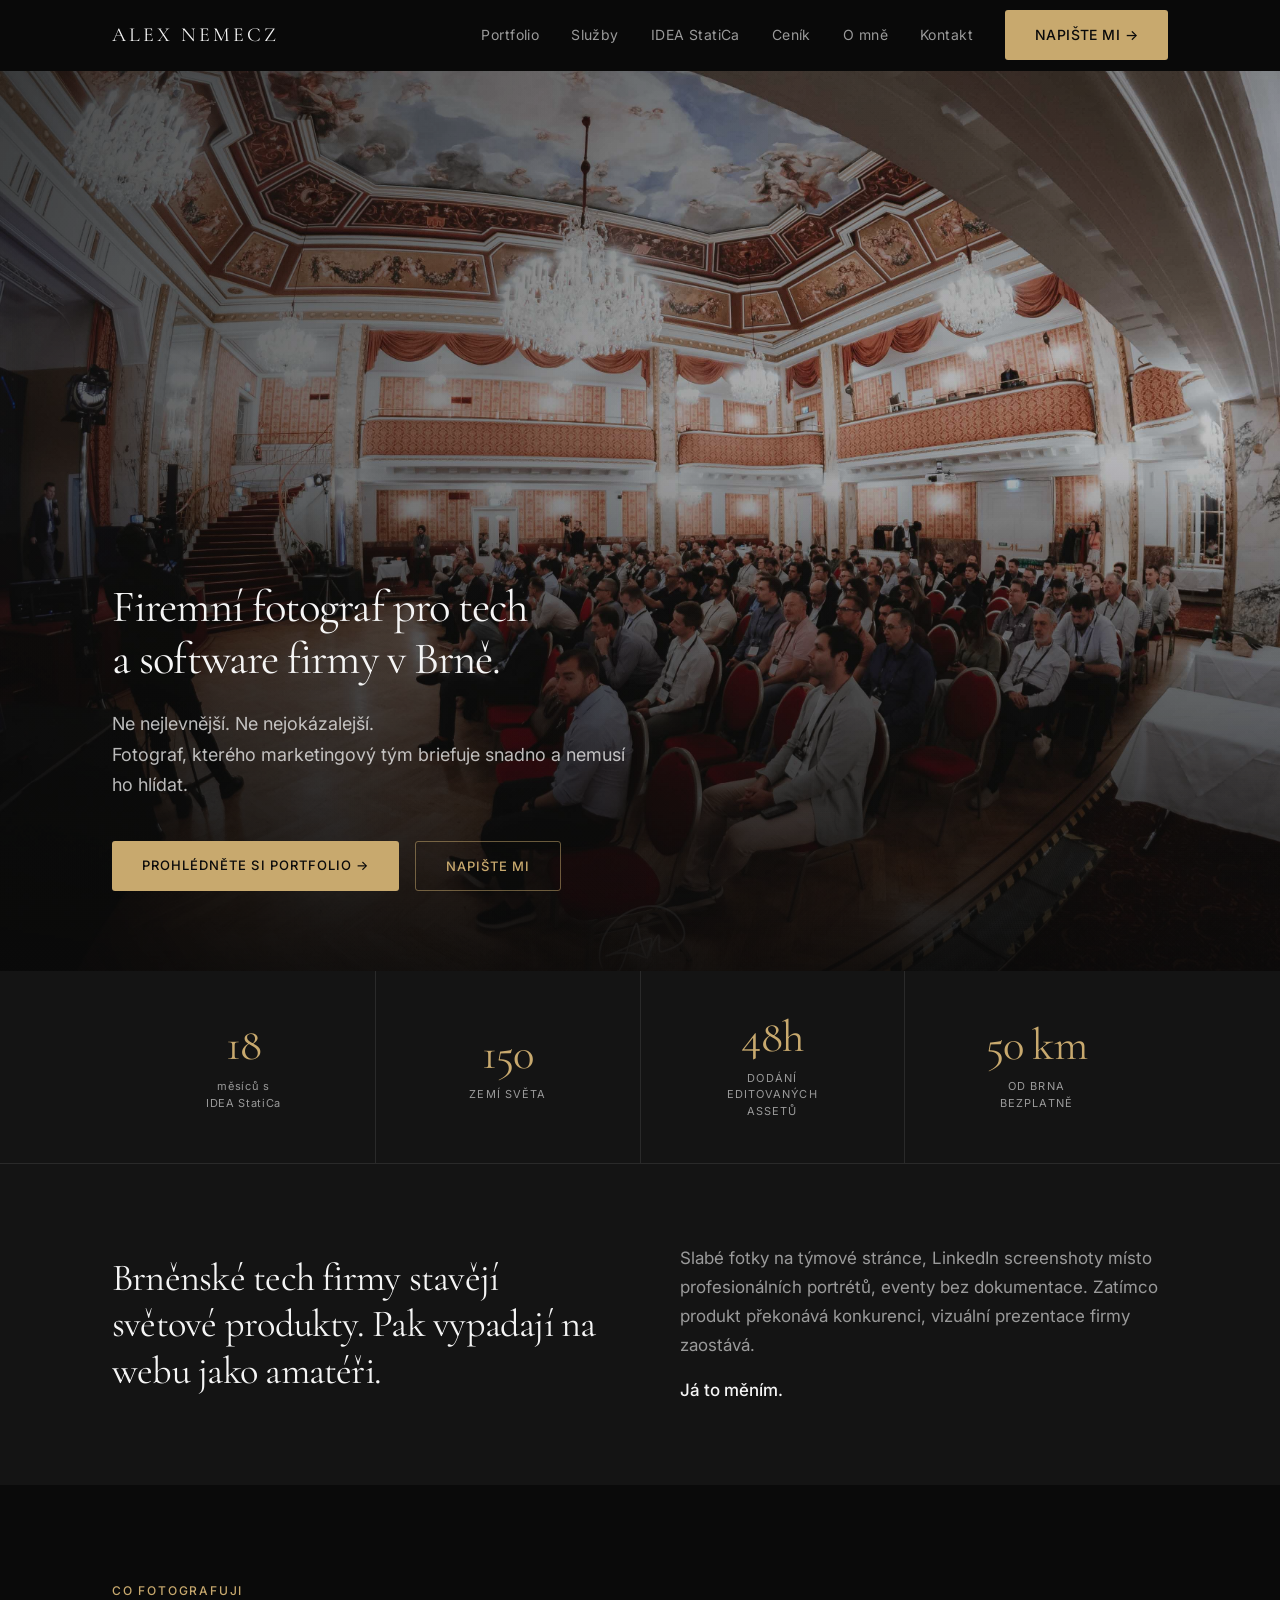
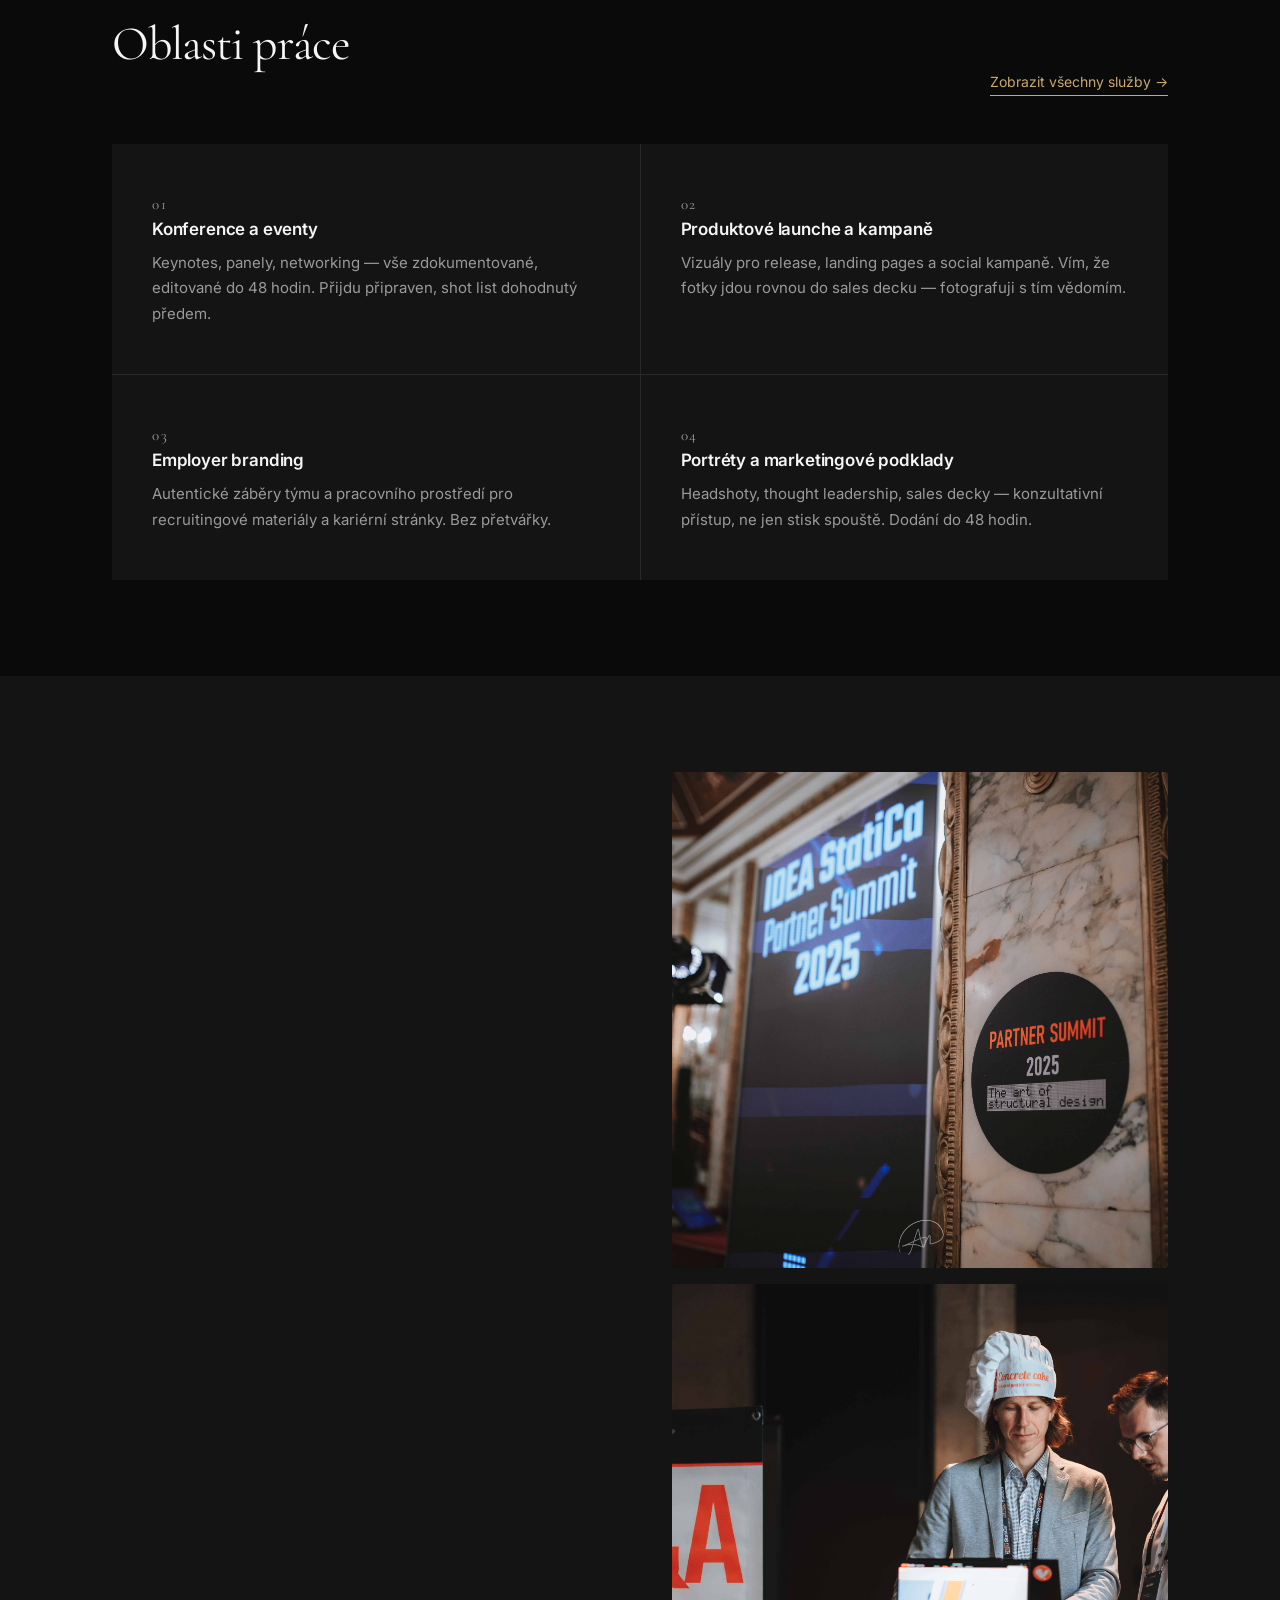
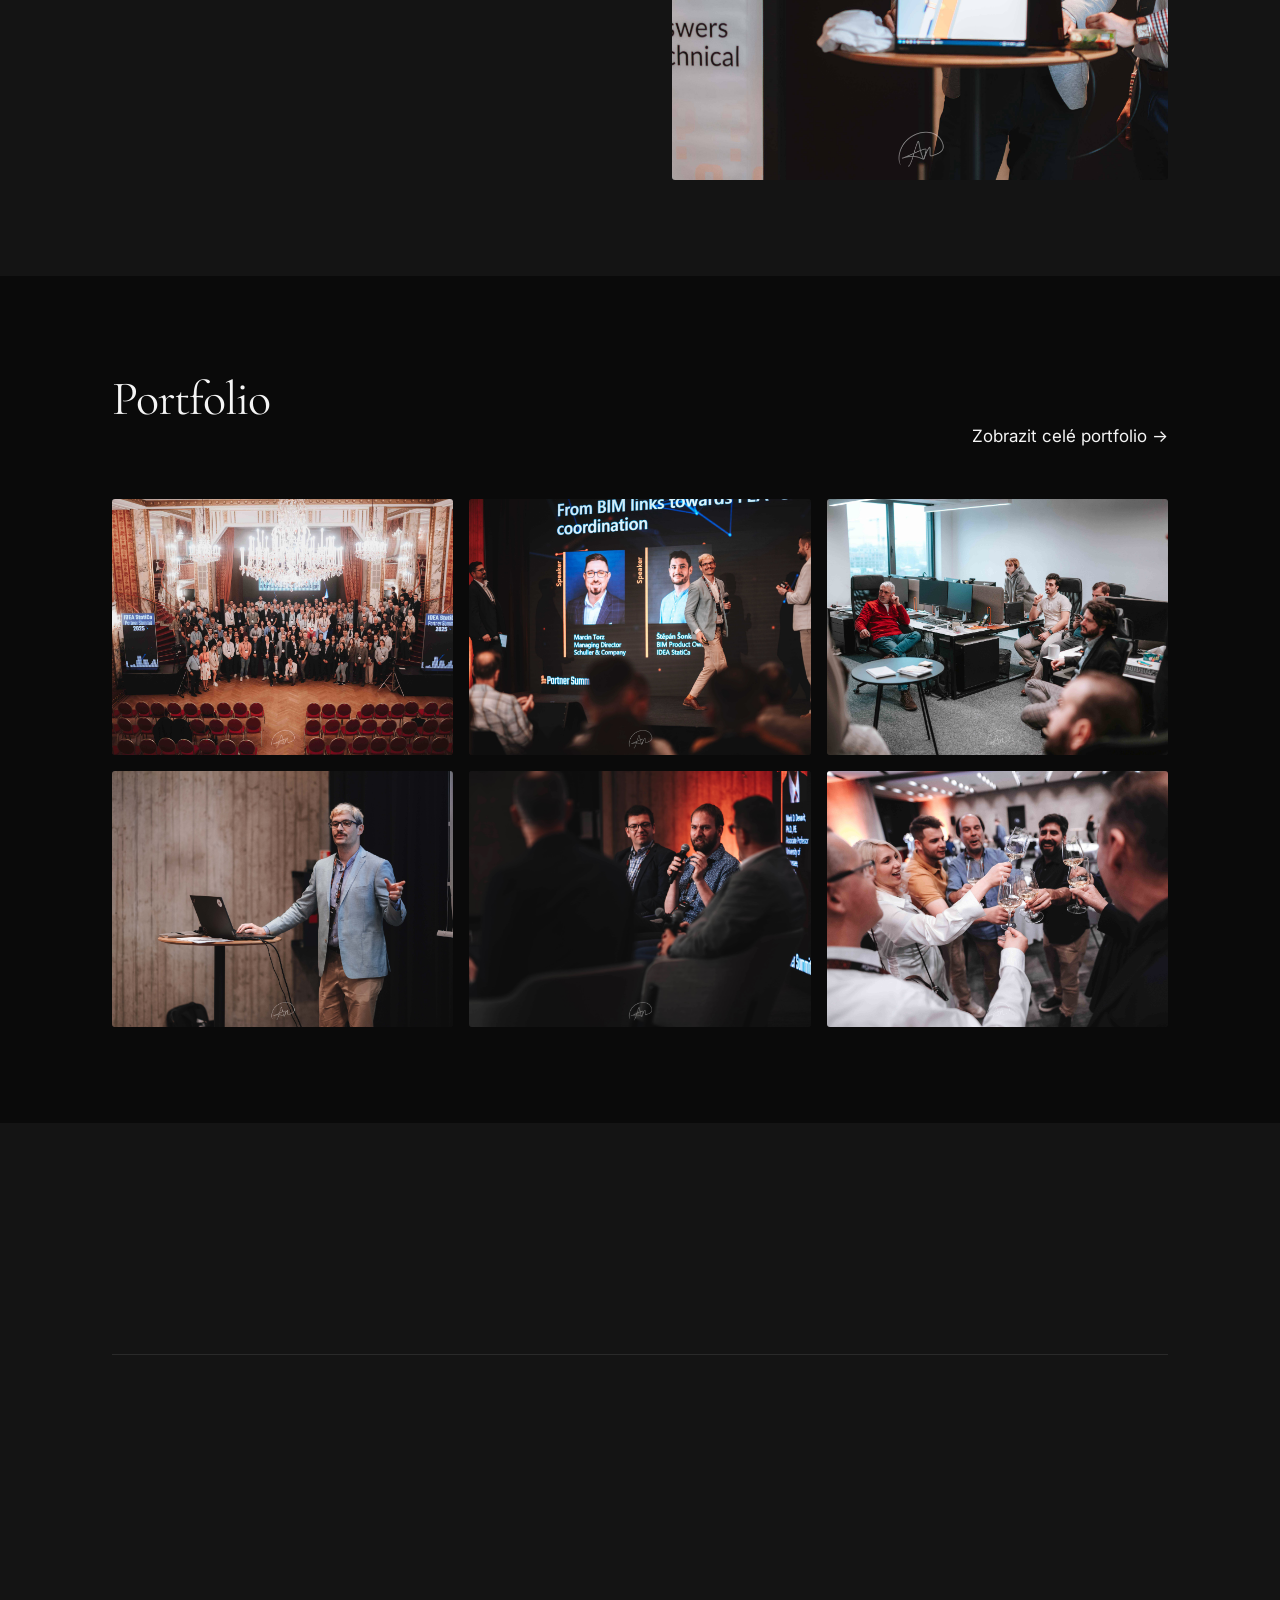
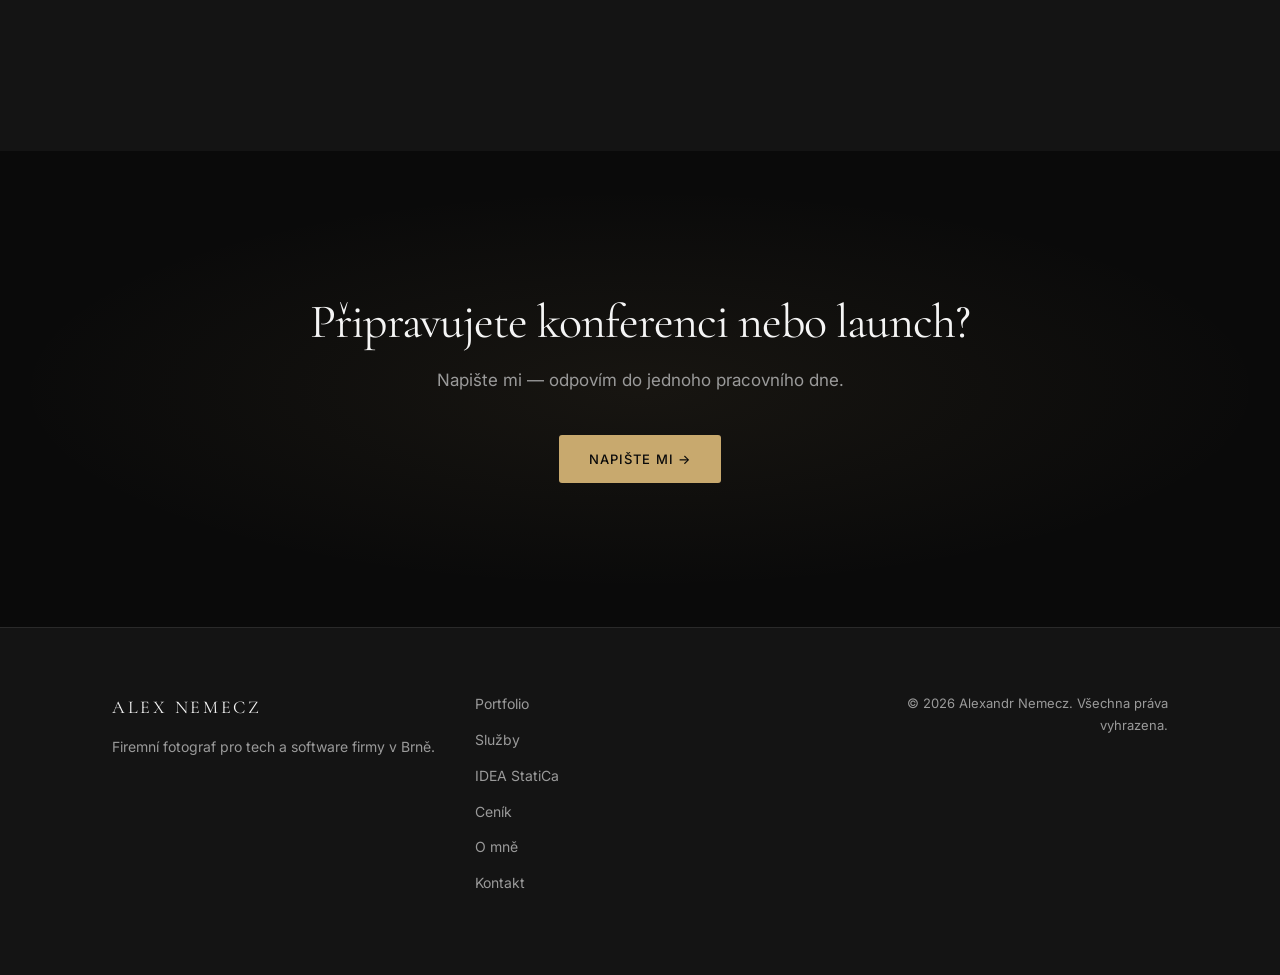
==== index.html @ 5dc000ea "Polish: animations, stats strip, refined palette, copy fixes - Add proof stats strip (18mo / 150 zem" ====
<!DOCTYPE html>
<html lang="cs">
<head>
  <meta charset="UTF-8">
  <meta name="viewport" content="width=device-width, initial-scale=1.0">
  <title>Alex Nemecz — Firemní fotograf pro tech firmy v Brně</title>
  <meta name="description" content="Komerční fotografie pro tech a software firmy v Brně. Konference, produktové launche, employer branding. Dodání do 48 hodin.">
  <meta name="robots" content="index, follow">
  <link rel="canonical" href="https://alexnemphoto.cz/">

  <meta property="og:type" content="website">
  <meta property="og:title" content="Alex Nemecz — Firemní fotograf pro tech firmy v Brně">
  <meta property="og:description" content="Komerční fotografie pro tech a software firmy v Brně. Konference, produktové launche, employer branding. Dodání do 48 hodin.">
  <meta property="og:url" content="https://alexnemphoto.cz/">
  <meta property="og:locale" content="cs_CZ">
  <meta property="og:site_name" content="Alex Nemecz — Firemní fotografie">
  <meta property="og:image" content="https://alexnemphoto.cz/images/hero.jpg">

  <script type="application/ld+json">
  {
    "@context": "https://schema.org",
    "@type": ["LocalBusiness","ProfessionalService"],
    "name": "Alex Nemecz — Firemní fotografie",
    "url": "https://alexnemphoto.cz",
    "description": "Firemní fotograf specializující se na tech a software firmy v Brně. Konference, produktové launche, employer branding. Dodání do 48 hodin.",
    "address": {"@type": "PostalAddress","addressLocality": "Brno","addressRegion": "Jihomoravský kraj","addressCountry": "CZ"},
    "areaServed": {"@type":"GeoCircle","geoMidpoint":{"@type":"GeoCoordinates","latitude":49.1951,"longitude":16.6068},"geoRadius":"50000"},
    "priceRange": "2000 CZK/hod",
    "serviceType": ["Firemní fotografie","Konference","Event fotografie","Employer branding","Portréty"]
  }
  </script>

  <link rel="preconnect" href="https://fonts.googleapis.com">
  <link rel="preconnect" href="https://fonts.gstatic.com" crossorigin>
  <link href="https://fonts.googleapis.com/css2?family=Cormorant+Garamond:ital,wght@0,300;0,400;0,600;1,400&family=Inter:wght@300;400;500;600&display=swap" rel="stylesheet">
  <link rel="stylesheet" href="/style.css">
</head>
<body>

<header class="site-header" id="site-header">
  <div class="container header-inner">
    <a href="/" class="logo">ALEX NEMECZ</a>
    <button class="nav-toggle" aria-label="Menu" aria-expanded="false" id="nav-toggle">
      <span></span><span></span><span></span>
    </button>
    <nav class="nav" id="main-nav">
      <a href="/portfolio">Portfolio</a>
      <a href="/sluzby">Služby</a>
      <a href="/idea-statica">IDEA StatiCa</a>
      <a href="/cenik">Ceník</a>
      <a href="/o-mne">O mně</a>
      <a href="/kontakt">Kontakt</a>
      <a href="/kontakt" class="btn btn-primary nav-cta">Napište mi →</a>
    </nav>
  </div>
</header>

<main>

  <!-- HERO -->
  <section class="hero">
    <div class="hero-bg">
      <img src="/images/hero.jpg" alt="IDEA StatiCa Partner Summit — konferenční sál s účastníky" loading="eager" fetchpriority="high">
    </div>
    <div class="hero-overlay"></div>
    <div class="container hero-container">
      <div class="hero-content">
        <h1>Firemní fotograf pro tech<br>a software firmy v Brně.</h1>
        <p class="hero-sub">Ne nejlevnější. Ne nejokázalejší.<br>Fotograf, kterého marketingový tým briefuje snadno a nemusí ho hlídat.</p>
        <div class="hero-ctas">
          <a href="/portfolio" class="btn btn-primary">Prohlédněte si portfolio →</a>
          <a href="/kontakt" class="btn btn-ghost">Napište mi</a>
        </div>
      </div>
    </div>
  </section>

  <!-- STATS STRIP -->
  <div class="stats-strip">
    <div class="container">
      <div class="stats-inner">
        <div class="stat-item" data-animate>
          <span class="stat-number">18</span>
          <span class="stat-label" style="text-transform:none;letter-spacing:0.06em">měsíců s IDEA&nbsp;StatiCa</span>
        </div>
        <div class="stat-item" data-animate data-delay="1">
          <span class="stat-number">150</span>
          <span class="stat-label">zemí světa</span>
        </div>
        <div class="stat-item" data-animate data-delay="2">
          <span class="stat-number">48h</span>
          <span class="stat-label">dodání editovaných assetů</span>
        </div>
        <div class="stat-item" data-animate data-delay="3">
          <span class="stat-number">50 km</span>
          <span class="stat-label">od Brna bezplatně</span>
        </div>
      </div>
    </div>
  </div>

  <!-- PROBLEM STRIP -->
  <div class="problem-strip">
    <div class="container problem-cols">
      <p class="problem-bold" data-animate>Brněnské tech firmy stavějí světové produkty. Pak vypadají na webu jako amatéři.</p>
      <div class="problem-body" data-animate data-delay="1">
        <p>Slabé fotky na týmové stránce, LinkedIn screenshoty místo profesionálních portrétů, eventy bez dokumentace. Zatímco produkt překonává konkurenci, vizuální prezentace firmy zaostává.</p>
        <p class="problem-coda">Já to měním.</p>
      </div>
    </div>
  </div>

  <!-- SERVICES -->
  <section class="services-section">
    <div class="container">
      <div class="section-header" data-animate>
        <div>
          <span class="section-label">Co fotografuji</span>
          <h2>Oblasti práce</h2>
        </div>
        <a href="/sluzby" class="section-link">Zobrazit všechny služby →</a>
      </div>
      <div class="services-grid">
        <div class="service-card" data-animate>
          <p class="service-num">01</p>
          <h3>Konference a eventy</h3>
          <p>Keynotes, panely, networking — vše zdokumentované, editované do 48 hodin. Přijdu připraven, shot list dohodnutý předem.</p>
        </div>
        <div class="service-card" data-animate data-delay="1">
          <p class="service-num">02</p>
          <h3>Produktové launche a kampaně</h3>
          <p>Vizuály pro release, landing pages a social kampaně. Vím, že fotky jdou rovnou do sales decku — fotografuji s tím vědomím.</p>
        </div>
        <div class="service-card" data-animate data-delay="2">
          <p class="service-num">03</p>
          <h3>Employer branding</h3>
          <p>Autentické záběry týmu a pracovního prostředí pro recruitingové materiály a kariérní stránky. Bez přetvářky.</p>
        </div>
        <div class="service-card" data-animate data-delay="3">
          <p class="service-num">04</p>
          <h3>Portréty a marketingové podklady</h3>
          <p>Headshoty, thought leadership, sales decky — konzultativní přístup, ne jen stisk spouště. Dodání do 48 hodin.</p>
        </div>
      </div>
    </div>
  </section>

  <!-- CASE STUDY -->
  <section class="case-study-block">
    <div class="container">
      <div class="case-study-inner">
        <div class="case-study-text" data-animate>
          <span class="section-label case-study-eyebrow">Případová studie</span>
          <h2>18 měsíců s IDEA StatiCa</h2>
          <p>IDEA StatiCa je brněnská softwarová firma, která prodává svůj produkt v 150 zemích světa. Jako jejich stálý fotograf jsem dokumentoval partnerské summity, konference, produktové eventy a mezinárodní kampaně — vždy konzultativně, vždy s pochopením toho, co jejich marketingový tým skutečně potřebuje.</p>
          <p>Výsledek? Vizuály, které obstojí v Londýně, Berlíně i San Franciscu.</p>
          <a href="/idea-statica" class="btn btn-ghost">Přečíst případovou studii →</a>
        </div>
        <div class="case-study-images" data-animate data-delay="2">
          <div class="case-study-img">
            <img src="/images/idea-01.jpg" alt="IDEA StatiCa Partner Summit 2025 — skupinová fotografie v slavnostním sálu" loading="lazy">
          </div>
          <div class="case-study-img">
            <img src="/images/idea-02.jpg" alt="IDEA StatiCa Q&A zóna na Partner Summitu" loading="lazy">
          </div>
        </div>
      </div>
    </div>
  </section>

  <!-- PORTFOLIO PREVIEW -->
  <section class="portfolio-section">
    <div class="container">
      <div class="section-header" data-animate>
        <h2>Portfolio</h2>
        <a href="/portfolio" class="section-link">Zobrazit celé portfolio →</a>
      </div>
      <div class="portfolio-grid">
        <a href="/portfolio" class="portfolio-tile" data-animate>
          <img src="/images/konference-01.jpg" alt="IDEA StatiCa Partner Summit 2025 — skupinová fotografie" loading="lazy">
          <span class="tile-label">Konference</span>
        </a>
        <a href="/portfolio" class="portfolio-tile" data-animate data-delay="1">
          <img src="/images/launch-01.jpg" alt="Přednášející na pódiu s prezentací" loading="lazy">
          <span class="tile-label">Produktový launch</span>
        </a>
        <a href="/portfolio" class="portfolio-tile" data-animate data-delay="2">
          <img src="/images/employer-01.jpg" alt="Týmová schůzka v kancelářském prostředí" loading="lazy">
          <span class="tile-label">Employer branding</span>
        </a>
        <a href="/portfolio" class="portfolio-tile" data-animate data-delay="1">
          <img src="/images/portret-01.jpg" alt="Přednášející u stolu s laptopem" loading="lazy">
          <span class="tile-label">Portréty</span>
        </a>
        <a href="/portfolio" class="portfolio-tile" data-animate data-delay="2">
          <img src="/images/konference-02.jpg" alt="Panelová diskuze na konferenci Summit 2026" loading="lazy">
          <span class="tile-label">Konference</span>
        </a>
        <a href="/portfolio" class="portfolio-tile" data-animate data-delay="3">
          <img src="/images/launch-02.jpg" alt="Networkingová večeře s přípitkem" loading="lazy">
          <span class="tile-label">Event</span>
        </a>
      </div>
    </div>
  </section>

  <!-- WHY -->
  <section class="why-section">
    <div class="container">
      <h2 data-animate>Proč já</h2>
      <div class="why-grid">
        <div class="why-card" data-animate>
          <span class="why-card-num">01</span>
          <h3>Rozumím vašemu světu</h3>
          <p>Produktové launche, developer konference, sales enablement — nepotřebuji vysvětlovat co je SaaS nebo B2B kampaň. Mluvíme stejným jazykem od prvního briefu.</p>
        </div>
        <div class="why-card" data-animate data-delay="1">
          <span class="why-card-num">02</span>
          <h3>Doručím do 48 hodin</h3>
          <p>Editované assety do dvou pracovních dnů od focení. Váš content calendar nečeká — a 48 hodin není příslib, je to standard.</p>
        </div>
        <div class="why-card" data-animate data-delay="2">
          <span class="why-card-num">03</span>
          <h3>Konzultativní přístup</h3>
          <p>Nepřijdu jen s fotoaparátem. Přijdu s doporučeními — co by mělo být na shot listu a proč. Vy řídíte obsah, já přijdu připraven.</p>
        </div>
      </div>
    </div>
  </section>

  <!-- CTA -->
  <section class="cta-section">
    <div class="container">
      <h2 data-animate>Připravujete konferenci nebo launch?</h2>
      <p data-animate data-delay="1">Napište mi — odpovím do jednoho pracovního dne.</p>
      <a href="/kontakt" class="btn btn-primary" data-animate data-delay="2">Napište mi →</a>
    </div>
  </section>

</main>

<footer class="site-footer">
  <div class="container footer-inner">
    <div class="footer-brand">
      <div class="footer-logo">ALEX NEMECZ</div>
      <p>Firemní fotograf pro tech a software firmy v Brně.</p>
    </div>
    <nav class="footer-nav">
      <a href="/portfolio">Portfolio</a>
      <a href="/sluzby">Služby</a>
      <a href="/idea-statica">IDEA StatiCa</a>
      <a href="/cenik">Ceník</a>
      <a href="/o-mne">O mně</a>
      <a href="/kontakt">Kontakt</a>
    </nav>
    <div class="footer-copy">
      <p>© 2026 Alexandr Nemecz. Všechna práva vyhrazena.</p>
    </div>
  </div>
</footer>

<script>
// Mobile navigation
const toggle = document.getElementById('nav-toggle');
const nav = document.getElementById('main-nav');
toggle.addEventListener('click', function() {
  const open = nav.classList.toggle('nav--open');
  toggle.classList.toggle('is-active', open);
  toggle.setAttribute('aria-expanded', open);
});

// Header: show border on scroll
const header = document.getElementById('site-header');
window.addEventListener('scroll', function() {
  header.classList.toggle('header--scrolled', window.scrollY > 40);
}, { passive: true });

// Scroll reveal
const animateEls = document.querySelectorAll('[data-animate]');
if ('IntersectionObserver' in window) {
  const observer = new IntersectionObserver(function(entries) {
    entries.forEach(function(entry) {
      if (entry.isIntersecting) {
        entry.target.classList.add('is-visible');
        observer.unobserve(entry.target);
      }
    });
  }, { threshold: 0.12, rootMargin: '0px 0px -40px 0px' });
  animateEls.forEach(function(el) { observer.observe(el); });
} else {
  // Fallback: show all immediately
  animateEls.forEach(function(el) { el.classList.add('is-visible'); });
}
</script>

</body>
</html>
---- style.css ----
/* ===========================
   ROOT & DESIGN TOKENS
   =========================== */
:root {
  --bg: #0A0A0A;
  --surface: #141414;
  --surface-2: #1E1E1E;
  --text: #F5F5F5;
  --text-muted: #9A9A9A;
  --accent: #C8A96E;
  --accent-hover: #D9BC84;
  --border: #2A2A2A;
  --max-w: 1120px;
  --radius: 3px;
  --transition: 220ms ease;
  --ease-out: cubic-bezier(0.16, 1, 0.3, 1);
}

/* RESET */
*, *::before, *::after { box-sizing: border-box; }
* { margin: 0; padding: 0; }
img, video { max-width: 100%; display: block; }
html { font-size: 16px; scroll-behavior: smooth; }
body {
  background: var(--bg);
  color: var(--text);
  font-family: 'Inter', sans-serif;
  font-size: 1.0625rem;
  font-weight: 400;
  line-height: 1.7;
  -webkit-font-smoothing: antialiased;
}

/* TYPOGRAPHY */
h1, h2 {
  font-family: 'Cormorant Garamond', serif;
  font-weight: 400;
  line-height: 1.15;
  letter-spacing: -0.02em;
}
h3, h4 {
  font-family: 'Inter', sans-serif;
  font-weight: 600;
  line-height: 1.3;
  letter-spacing: -0.01em;
}
h1 { font-size: clamp(2.25rem, 3.5vw, 3.25rem); }
h2 { font-size: clamp(2rem, 4vw, 3rem); margin-bottom: 1.5rem; }
h3 { font-size: 1.125rem; margin-bottom: 0.875rem; }
p { margin-bottom: 1rem; }
a { color: inherit; text-decoration: none; }

/* CONTAINER */
.container {
  max-width: var(--max-w);
  margin: 0 auto;
  padding: 0 2rem;
}

/* BUTTONS */
.btn {
  display: inline-block;
  padding: 0.8125rem 1.875rem;
  font-family: 'Inter', sans-serif;
  font-size: 0.8125rem;
  font-weight: 500;
  letter-spacing: 0.08em;
  text-transform: uppercase;
  cursor: pointer;
  border: none;
  text-decoration: none;
  transition: background var(--transition), border-color var(--transition), transform var(--transition), color var(--transition);
  border-radius: var(--radius);
  transform: translateY(0);
}
.btn:hover { transform: translateY(-2px); }
.btn-primary {
  background: var(--accent);
  color: #0A0A0A;
}
.btn-primary:hover { background: var(--accent-hover); }
.btn-ghost {
  background: transparent;
  color: var(--accent);
  border: 1px solid rgba(200,169,110,0.5);
}
.btn-ghost:hover {
  background: rgba(200,169,110,0.08);
  border-color: var(--accent);
  color: var(--accent-hover);
}
.btn-outline {
  background: transparent;
  color: var(--text);
  border: 1px solid var(--border);
}
.btn-outline:hover { border-color: rgba(245,245,245,0.4); }

/* HEADER */
.site-header {
  position: sticky;
  top: 0;
  z-index: 100;
  background: rgba(10,10,10,0.85);
  backdrop-filter: blur(16px);
  -webkit-backdrop-filter: blur(16px);
  border-bottom: 1px solid transparent;
  transition: border-color var(--transition), background var(--transition);
}
.site-header.header--scrolled {
  background: rgba(10,10,10,0.96);
  border-bottom-color: var(--border);
}
.header-inner {
  display: flex;
  align-items: center;
  justify-content: space-between;
  height: 70px;
}
.logo {
  font-family: 'Cormorant Garamond', serif;
  font-size: 1.25rem;
  font-weight: 400;
  letter-spacing: 0.15em;
  color: var(--text);
  text-decoration: none;
}
.nav {
  display: flex;
  align-items: center;
  gap: 2rem;
}
.nav a {
  font-size: 0.875rem;
  color: var(--text-muted);
  transition: color var(--transition);
  letter-spacing: 0.03em;
}
.nav a:hover { color: var(--text); }
.nav-cta { color: #0A0A0A !important; }

/* Active nav state via data-page */
body[data-page="portfolio"] .nav a[href="/portfolio"],
body[data-page="sluzby"] .nav a[href="/sluzby"],
body[data-page="cenik"] .nav a[href="/cenik"],
body[data-page="idea-statica"] .nav a[href="/idea-statica"],
body[data-page="o-mne"] .nav a[href="/o-mne"],
body[data-page="kontakt"] .nav a[href="/kontakt"] {
  color: var(--accent);
  border-bottom: 1px solid var(--accent);
  padding-bottom: 2px;
}

/* HAMBURGER */
.nav-toggle {
  display: none;
  flex-direction: column;
  gap: 5px;
  background: none;
  border: none;
  cursor: pointer;
  padding: 0.5rem;
}
.nav-toggle span {
  display: block;
  width: 24px;
  height: 2px;
  background: var(--text);
  transition: transform var(--transition), opacity var(--transition);
}

/* SECTION LABEL */
.section-label {
  display: block;
  font-family: 'Inter', sans-serif;
  font-size: 0.75rem;
  font-weight: 500;
  letter-spacing: 0.15em;
  text-transform: uppercase;
  color: var(--accent);
  margin-bottom: 1rem;
}

/* HERO */
.hero {
  position: relative;
  min-height: 100vh;
  display: flex;
  align-items: flex-end;
  overflow: hidden;
}
@keyframes kenBurns {
  from { transform: scale(1); }
  to   { transform: scale(1.06); }
}
.hero-bg {
  position: absolute;
  inset: 0;
  overflow: hidden;
}
.hero-bg img {
  width: 100%;
  height: 100%;
  object-fit: cover;
  object-position: center 30%;
  animation: kenBurns 16s ease-out forwards;
  transform-origin: center center;
}
.hero-overlay {
  position: absolute;
  inset: 0;
  background:
    linear-gradient(to right, rgba(10,10,10,0.65) 0%, rgba(10,10,10,0.2) 60%, rgba(10,10,10,0.1) 100%),
    linear-gradient(to bottom, rgba(10,10,10,0.25) 0%, rgba(10,10,10,0.1) 40%, rgba(10,10,10,0.9) 100%);
}
.hero-container {
  position: relative;
  z-index: 1;
  width: 100%;
  padding-bottom: 5rem;
}
.hero-content {
  max-width: 720px;
}
.hero h1 {
  color: var(--text);
  margin-bottom: 1.5rem;
}
.hero-sub {
  font-size: 1.125rem;
  color: rgba(245,245,245,0.75);
  margin-bottom: 2.5rem;
  font-weight: 400;
  max-width: 520px;
}
.hero-ctas {
  display: flex;
  gap: 1rem;
  justify-content: flex-start;
  flex-wrap: wrap;
}

/* SECTION SPACING */
.section { padding: 6rem 0; }
.section-sm { padding: 4rem 0; }
.section-surface { background: var(--surface); }
.section-surface-2 { background: var(--surface-2); }

/* SCROLL REVEAL ANIMATIONS */
[data-animate] {
  opacity: 0;
  transform: translateY(28px);
  transition: opacity 0.75s var(--ease-out), transform 0.75s var(--ease-out);
}
[data-animate].is-visible {
  opacity: 1;
  transform: translateY(0);
}
[data-delay="1"] { transition-delay: 0.1s; }
[data-delay="2"] { transition-delay: 0.2s; }
[data-delay="3"] { transition-delay: 0.3s; }
[data-delay="4"] { transition-delay: 0.4s; }

/* STATS STRIP */
.stats-strip {
  background: var(--surface);
  border-bottom: 1px solid var(--border);
}
.stats-inner {
  display: flex;
  align-items: stretch;
}
.stat-item {
  flex: 1;
  padding: 2.75rem 2rem;
  border-right: 1px solid var(--border);
  text-align: center;
  display: flex;
  flex-direction: column;
  align-items: center;
  justify-content: center;
}
.stat-item:last-child { border-right: none; }
.stat-number {
  font-family: 'Cormorant Garamond', serif;
  font-size: clamp(2.25rem, 3.5vw, 3rem);
  font-weight: 400;
  color: var(--accent);
  line-height: 1;
  letter-spacing: -0.02em;
  display: block;
}
.stat-label {
  display: block;
  font-size: 0.6875rem;
  letter-spacing: 0.1em;
  text-transform: uppercase;
  color: var(--text-muted);
  margin-top: 0.625rem;
  max-width: 18ch;
  line-height: 1.5;
}

/* PROBLEM STRIP */
.problem-strip {
  background: var(--surface);
  padding: 5rem 0;
}
.problem-cols {
  display: grid;
  grid-template-columns: 1fr 1fr;
  gap: 5rem;
  align-items: center;
}
.problem-bold {
  font-family: 'Cormorant Garamond', serif;
  font-size: clamp(1.75rem, 3vw, 2.5rem);
  font-weight: 400;
  line-height: 1.2;
  letter-spacing: -0.02em;
  margin: 0;
}
.problem-body p {
  color: var(--text-muted);
  font-size: 1.0625rem;
  margin: 0 0 1rem;
}
.problem-body p:last-child { margin: 0; }
.problem-coda {
  color: var(--text) !important;
  font-weight: 500;
}

/* SERVICES GRID */
.services-section { padding: 6rem 0; }
.services-section .section-header {
  display: flex;
  justify-content: space-between;
  align-items: flex-end;
  margin-bottom: 3rem;
  flex-wrap: wrap;
  gap: 1rem;
}
.services-section .section-link {
  font-size: 0.875rem;
  color: var(--accent);
  border-bottom: 1px solid var(--accent);
  padding-bottom: 2px;
}
.services-grid {
  display: grid;
  grid-template-columns: 1fr 1fr;
  gap: 1px;
  background: var(--border);
}
.service-card {
  background: var(--surface);
  padding: 3rem 2.5rem;
  transition: background var(--transition);
  position: relative;
}
.service-card:hover { background: var(--surface-2); }
.service-card::after {
  content: '';
  position: absolute;
  top: 0;
  left: 0;
  width: 2px;
  height: 0;
  background: var(--accent);
  transition: height 0.35s var(--ease-out);
}
.service-card:hover::after { height: 100%; }
.service-num {
  font-family: 'Cormorant Garamond', serif;
  font-size: 0.875rem;
  color: var(--accent);
  letter-spacing: 0.1em;
  margin-bottom: 1.25rem;
}
.service-card h3 {
  font-size: 1.0625rem;
  margin-bottom: 0.625rem;
}
.service-card p {
  color: var(--text-muted);
  font-size: 0.9375rem;
  margin: 0;
}

/* CASE STUDY BLOCK */
.case-study-block {
  background: var(--surface);
  padding: 6rem 0;
}
.case-study-inner {
  display: grid;
  grid-template-columns: 1fr 1fr;
  gap: 4rem;
  align-items: center;
}
.case-study-eyebrow {
  margin-bottom: 1rem;
}
.case-study-text h2 {
  margin-bottom: 1.5rem;
}
.case-study-text p {
  color: var(--text-muted);
  margin-bottom: 2rem;
  font-size: 1.0625rem;
}
.case-study-images {
  display: flex;
  flex-direction: column;
  gap: 1rem;
}

/* PORTFOLIO GRID */
.portfolio-section { padding: 6rem 0; }
.portfolio-section .section-header {
  display: flex;
  justify-content: space-between;
  align-items: flex-end;
  margin-bottom: 3rem;
  flex-wrap: wrap;
  gap: 1rem;
}
.portfolio-grid {
  display: grid;
  grid-template-columns: repeat(3, 1fr);
  gap: 1rem;
}

/* IMG PLACEHOLDER */
.img-placeholder {
  position: relative;
  overflow: hidden;
  background: var(--surface-2);
  border-radius: var(--radius);
}
.img-placeholder::after {
  content: '';
  display: block;
}
.ratio-3-2 { padding-top: 66.66%; }
.ratio-4-3 { padding-top: 75%; }
.ratio-1-1 { padding-top: 100%; }
.ratio-16-9 { padding-top: 56.25%; }

/* Portfolio tile */
.portfolio-tile {
  position: relative;
  overflow: hidden;
  border-radius: var(--radius);
  display: block;
  background: var(--surface);
}
.portfolio-tile img {
  width: 100%;
  aspect-ratio: 4 / 3;
  object-fit: cover;
  display: block;
  transition: transform 0.65s var(--ease-out);
}
.portfolio-tile:hover img { transform: scale(1.04); }
.tile-label {
  position: absolute;
  bottom: 0;
  left: 0;
  right: 0;
  padding: 2.5rem 1.25rem 1rem;
  background: linear-gradient(to top, rgba(10,10,10,0.88) 0%, transparent 100%);
  font-size: 0.6875rem;
  font-weight: 500;
  letter-spacing: 0.12em;
  text-transform: uppercase;
  color: var(--text);
  opacity: 0;
  transform: translateY(6px);
  transition: opacity 0.35s ease, transform 0.35s ease;
}
.portfolio-tile:hover .tile-label {
  opacity: 1;
  transform: translateY(0);
}

/* Case study images */
.case-study-img img {
  width: 100%;
  aspect-ratio: 1 / 1;
  object-fit: cover;
  border-radius: var(--radius);
  display: block;
}

/* WHY GRID */
.why-section { padding: 7rem 0; background: var(--surface); }
.why-grid {
  display: grid;
  grid-template-columns: repeat(3, 1fr);
  gap: 0;
  margin-top: 4rem;
  border-top: 1px solid var(--border);
}
.why-card {
  padding: 2.5rem 3rem 2.5rem 0;
  border-top: 2px solid var(--accent);
  margin-top: -1px;
  position: relative;
}
.why-card:not(:last-child) { border-right: 1px solid var(--border); margin-right: 0; }
.why-card:not(:first-child) { padding-left: 2.5rem; padding-right: 2rem; }
.why-card-num {
  font-family: 'Cormorant Garamond', serif;
  font-size: 0.8125rem;
  color: var(--accent);
  letter-spacing: 0.1em;
  display: block;
  margin-bottom: 1.5rem;
}
.why-card h3 { font-size: 1rem; margin-bottom: 0.75rem; letter-spacing: -0.005em; }
.why-card p { color: var(--text-muted); font-size: 0.9375rem; margin: 0; line-height: 1.65; }

/* CTA SECTION */
.cta-section {
  background: var(--bg);
  padding: 9rem 0;
  text-align: center;
  position: relative;
  overflow: hidden;
}
.cta-section::before {
  content: '';
  position: absolute;
  inset: 0;
  background: radial-gradient(ellipse 70% 60% at 50% 50%, rgba(200,169,110,0.07) 0%, transparent 70%);
  pointer-events: none;
}
.cta-section > .container { position: relative; z-index: 1; }
.cta-section h2 { margin-bottom: 1rem; }
.cta-section p { color: var(--text-muted); margin-bottom: 2.5rem; font-size: 1.0625rem; }

/* FILTER TABS */
.filter-tabs {
  display: flex;
  gap: 0.5rem;
  margin-bottom: 3rem;
  flex-wrap: wrap;
}
.filter-tab {
  padding: 0.5rem 1.25rem;
  font-size: 0.8125rem;
  font-weight: 500;
  letter-spacing: 0.05em;
  border: 1px solid var(--border);
  color: var(--text-muted);
  cursor: pointer;
  border-radius: 2px;
  transition: all var(--transition);
}
.filter-tab:hover, .filter-tab.active {
  border-color: var(--accent);
  color: var(--accent);
}

/* SERVICE SECTIONS (sluzby.html) */
.service-section {
  padding: 5rem 0;
}
.service-section:nth-child(even) { background: var(--surface); }
.service-section-inner {
  display: grid;
  grid-template-columns: 1fr 1fr;
  gap: 4rem;
  align-items: center;
}
.service-section:nth-child(even) .service-section-image { order: -1; }
.service-section h2 { margin-bottom: 1.5rem; }
.service-section p { color: var(--text-muted); font-size: 1.0625rem; }
.service-includes {
  margin-top: 1.5rem;
  list-style: none;
}
.service-includes li {
  padding: 0.5rem 0;
  border-bottom: 1px solid var(--border);
  font-size: 0.9375rem;
  color: var(--text-muted);
  display: flex;
  align-items: center;
  gap: 0.75rem;
}
.service-includes li::before {
  content: '—';
  color: var(--accent);
  flex-shrink: 0;
}
.pricing-anchor {
  background: var(--surface);
  padding: 3rem 0;
  text-align: center;
}
.pricing-anchor .rate {
  font-family: 'Cormorant Garamond', serif;
  font-size: 2rem;
  margin-bottom: 1rem;
}
.pricing-anchor a {
  color: var(--accent);
  font-size: 0.875rem;
  border-bottom: 1px solid var(--accent);
}

/* PRICING PAGE */
.rate-display {
  font-family: 'Cormorant Garamond', serif;
  font-size: clamp(3rem, 8vw, 6rem);
  font-weight: 300;
  color: var(--accent);
  line-height: 1;
  margin: 2rem 0;
}
.rate-unit {
  font-size: 1.25rem;
  color: var(--text-muted);
  margin-top: 0.5rem;
}
.included-box {
  background: var(--surface);
  border: 1px solid var(--border);
  padding: 2rem;
  border-radius: var(--radius);
  margin: 3rem 0;
}
.included-box h3 { margin-bottom: 1.5rem; }
.included-list {
  list-style: none;
  display: grid;
  grid-template-columns: 1fr 1fr;
  gap: 0.75rem;
}
.included-list li {
  display: flex;
  align-items: center;
  gap: 0.75rem;
  color: var(--text-muted);
}
.included-list li::before {
  content: '✓';
  color: var(--accent);
  font-weight: 500;
  flex-shrink: 0;
}
.pricing-table {
  width: 100%;
  border-collapse: collapse;
  margin: 2rem 0;
}
.pricing-table th {
  text-align: left;
  padding: 1rem 1.25rem;
  font-size: 0.8125rem;
  font-weight: 500;
  letter-spacing: 0.08em;
  text-transform: uppercase;
  color: var(--text-muted);
  border-bottom: 1px solid var(--border);
}
.pricing-table td {
  padding: 1.25rem;
  border-bottom: 1px solid var(--border);
  color: var(--text);
  font-size: 0.9375rem;
}
.pricing-table td:last-child { color: var(--accent); font-weight: 500; }
.pricing-table tbody tr:hover { background: var(--surface); }
.table-note {
  font-size: 0.875rem;
  color: var(--text-muted);
  margin-top: 1rem;
  font-style: italic;
}
.delivery-box {
  background: var(--surface-2);
  border-left: 3px solid var(--accent);
  padding: 2rem;
  margin: 3rem 0;
  border-radius: 0 var(--radius) var(--radius) 0;
}
.delivery-box p { color: var(--text-muted); margin-bottom: 0.5rem; }
.delivery-box p:last-child { margin: 0; }

/* FAQ */
.faq-section { padding: 5rem 0; }
.faq-list { max-width: 720px; margin-top: 2.5rem; }
details {
  border-bottom: 1px solid var(--border);
}
details:first-child { border-top: 1px solid var(--border); }
summary {
  list-style: none;
  padding: 1.5rem 0;
  font-size: 1.0625rem;
  cursor: pointer;
  display: flex;
  justify-content: space-between;
  align-items: center;
  gap: 1rem;
}
summary::-webkit-details-marker { display: none; }
summary::after {
  content: '+';
  font-size: 1.25rem;
  color: var(--accent);
  flex-shrink: 0;
  transition: transform var(--transition);
}
details[open] summary::after {
  transform: rotate(45deg);
}
.faq-answer {
  padding-bottom: 1.5rem;
  color: var(--text-muted);
  font-size: 0.9375rem;
  line-height: 1.7;
}

/* CONTACT FORM */
.contact-page { padding: 6rem 0; }
.contact-grid {
  display: grid;
  grid-template-columns: 1fr 1fr;
  gap: 4rem;
}
.contact-intro h1 { margin-bottom: 1.5rem; }
.contact-intro p { color: var(--text-muted); font-size: 1.0625rem; }
.contact-info { margin-top: 3rem; }
.contact-info p { color: var(--text-muted); font-size: 0.9375rem; margin-bottom: 0.5rem; }
.contact-form label {
  display: block;
  font-size: 0.8125rem;
  font-weight: 500;
  letter-spacing: 0.05em;
  margin-bottom: 0.5rem;
  color: var(--text-muted);
}
.contact-form label .required { color: var(--accent); margin-left: 2px; }
.contact-form input,
.contact-form select,
.contact-form textarea {
  width: 100%;
  background: var(--surface);
  border: 1px solid var(--border);
  border-radius: var(--radius);
  padding: 0.875rem 1rem;
  font-family: 'Inter', sans-serif;
  font-size: 0.9375rem;
  color: var(--text);
  transition: border-color var(--transition);
  -webkit-appearance: none;
  appearance: none;
}
.contact-form input:focus,
.contact-form select:focus,
.contact-form textarea:focus {
  outline: none;
  border-color: var(--accent);
}
.contact-form textarea { resize: vertical; min-height: 150px; }
.contact-form select { background-image: url("data:image/svg+xml,%3Csvg xmlns='http://www.w3.org/2000/svg' width='16' height='16' viewBox='0 0 24 24' fill='none' stroke='%23888' stroke-width='2'%3E%3Cpath d='M6 9l6 6 6-6'/%3E%3C/svg%3E"); background-repeat: no-repeat; background-position: right 1rem center; padding-right: 2.5rem; }
.form-field { margin-bottom: 1.5rem; }
.form-submit { margin-top: 2rem; }
.form-submit .btn { width: 100%; text-align: center; }

/* TESTIMONIAL */
.testimonial-card {
  background: var(--surface);
  border: 1px solid var(--border);
  border-left: 3px solid var(--accent);
  padding: 2rem;
  border-radius: 0 var(--radius) var(--radius) 0;
  margin: 3rem 0;
}
.testimonial-card blockquote {
  font-family: 'Cormorant Garamond', serif;
  font-size: 1.25rem;
  font-style: italic;
  line-height: 1.5;
  margin-bottom: 1rem;
  color: var(--text);
}
.testimonial-card cite {
  font-size: 0.875rem;
  color: var(--text-muted);
  font-style: normal;
}

/* O MNE PAGE */
.about-grid {
  display: grid;
  grid-template-columns: 2fr 1fr;
  gap: 4rem;
  margin-bottom: 4rem;
}
.good-fit {
  background: var(--surface);
  padding: 2.5rem;
  border-radius: var(--radius);
  margin: 3rem 0;
}
.good-fit h3 { margin-bottom: 1.5rem; }
.good-fit ul {
  list-style: none;
}
.good-fit li {
  padding: 0.625rem 0;
  border-bottom: 1px solid var(--border);
  color: var(--text-muted);
  display: flex;
  align-items: flex-start;
  gap: 0.75rem;
}
.good-fit li:last-child { border-bottom: none; }
.good-fit li::before {
  content: '—';
  color: var(--accent);
  flex-shrink: 0;
  margin-top: 1px;
}

/* FOOTER */
.site-footer {
  background: var(--surface);
  border-top: 1px solid var(--border);
  padding: 4rem 0 2rem;
}
.footer-inner {
  display: grid;
  grid-template-columns: 1fr 1fr 1fr;
  gap: 2rem;
  align-items: start;
  margin-bottom: 3rem;
}
.footer-logo {
  font-family: 'Cormorant Garamond', serif;
  font-size: 1.125rem;
  letter-spacing: 0.15em;
  margin-bottom: 0.75rem;
}
.footer-brand p { font-size: 0.875rem; color: var(--text-muted); }
.footer-nav {
  display: flex;
  flex-direction: column;
  gap: 0.75rem;
}
.footer-nav a {
  font-size: 0.875rem;
  color: var(--text-muted);
  transition: color var(--transition);
}
.footer-nav a:hover { color: var(--text); }
.footer-copy { text-align: right; }
.footer-copy p { font-size: 0.8125rem; color: var(--text-muted); }

/* PAGE HEADER (for inner pages) */
.page-header {
  padding: 5rem 0 3rem;
  border-bottom: 1px solid var(--border);
  margin-bottom: 0;
}
.page-header h1 { margin-bottom: 1rem; }
.page-header p { color: var(--text-muted); font-size: 1.125rem; max-width: 640px; margin: 0; }

/* IDEA STATICA PAGE */
.placeholder-page {
  padding: 6rem 0;
  max-width: 640px;
}

/* HAMBURGER ANIMATION */
.nav-toggle span {
  transition: transform 0.28s var(--ease-out), opacity 0.22s ease;
  transform-origin: center;
}
.nav-toggle.is-active span:nth-child(1) { transform: translateY(7px) rotate(45deg); }
.nav-toggle.is-active span:nth-child(2) { opacity: 0; transform: scaleX(0); }
.nav-toggle.is-active span:nth-child(3) { transform: translateY(-7px) rotate(-45deg); }

/* RESPONSIVE */
@media (max-width: 768px) {
  .nav-toggle { display: flex; }
  .nav {
    display: none;
    position: absolute;
    top: 70px;
    left: 0;
    right: 0;
    background: rgba(10,10,10,0.98);
    backdrop-filter: blur(16px);
    -webkit-backdrop-filter: blur(16px);
    border-bottom: 1px solid var(--border);
    flex-direction: column;
    padding: 2rem;
    gap: 1.5rem;
    align-items: flex-start;
  }
  .nav.nav--open { display: flex; }
  .nav a { font-size: 1rem; }
  .header-inner { position: relative; }

  .stats-inner { flex-wrap: wrap; }
  .stat-item { flex: 1 1 50%; border-bottom: 1px solid var(--border); }
  .stat-item:nth-child(2n) { border-right: none; }

  .services-grid { grid-template-columns: 1fr; background: none; gap: 1px; }
  .case-study-inner { grid-template-columns: 1fr; gap: 2.5rem; }
  .case-study-images { flex-direction: row; }
  .portfolio-grid { grid-template-columns: 1fr 1fr; gap: 0.5rem; }
  .why-grid { grid-template-columns: 1fr; }
  .why-card { padding: 2rem 0; border-right: none !important; }
  .why-card:not(:first-child) { padding-left: 0; }
  .service-section-inner { grid-template-columns: 1fr; gap: 2rem; }
  .service-section:nth-child(even) .service-section-image { order: 0; }
  .contact-grid { grid-template-columns: 1fr; gap: 2rem; }
  .about-grid { grid-template-columns: 1fr; gap: 2rem; }
  .footer-inner { grid-template-columns: 1fr; }
  .footer-copy { text-align: left; }
  .included-list { grid-template-columns: 1fr; }
  .hero-container { padding-bottom: 3rem; }
  .hero-content { max-width: 100%; }
  .hero-sub { max-width: 100%; font-size: 1rem; }
  .hero-ctas { flex-direction: column; align-items: flex-start; }
  .problem-cols { grid-template-columns: 1fr; gap: 2rem; }
  .services-section .section-header { flex-direction: column; align-items: flex-start; }
  .portfolio-section .section-header { flex-direction: column; align-items: flex-start; }
  .why-section { padding: 5rem 0; }
  .cta-section { padding: 6rem 0; }
  h1 { font-size: 2.25rem; }
  h2 { font-size: 1.75rem; }
}

@media (max-width: 480px) {
  .portfolio-grid { grid-template-columns: 1fr; gap: 0.5rem; }
  .container { padding: 0 1.25rem; }
  .stat-item { flex: 1 1 100%; border-right: none; }
  .stats-inner { flex-direction: column; }
}
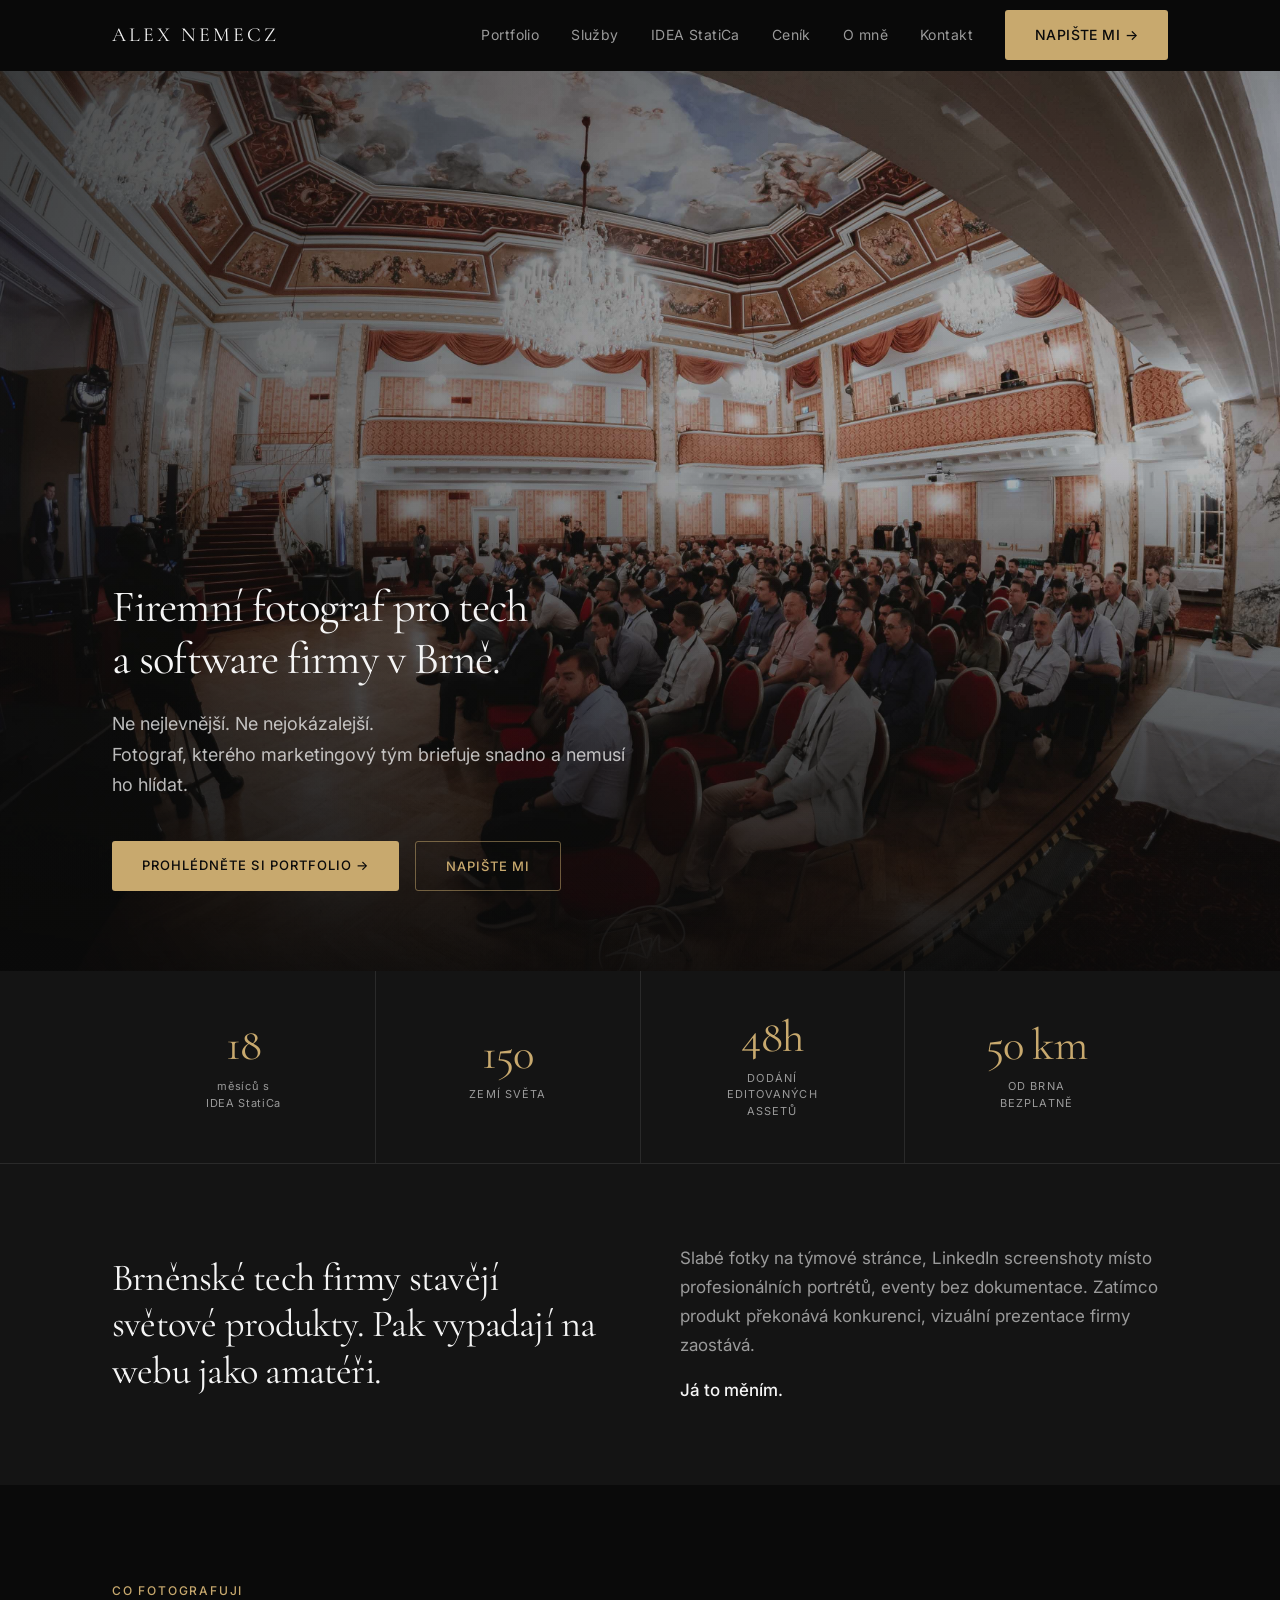
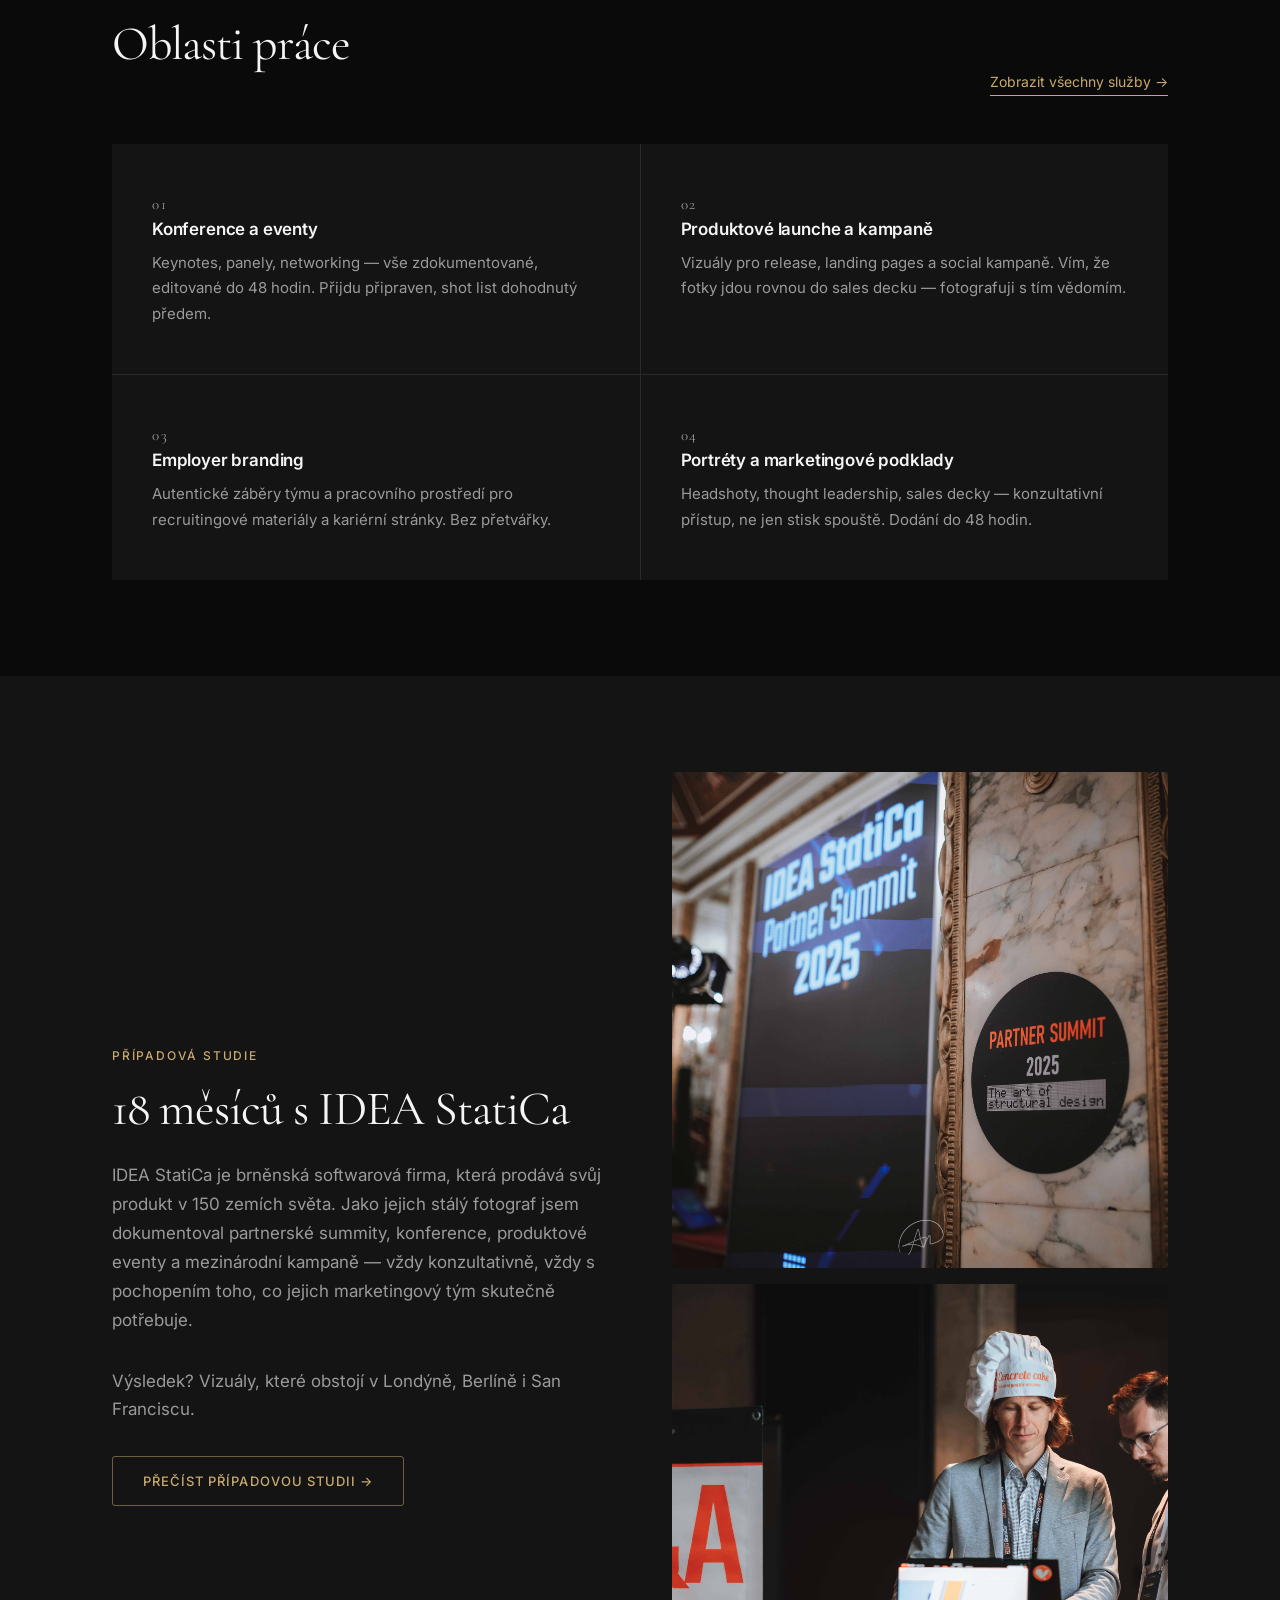
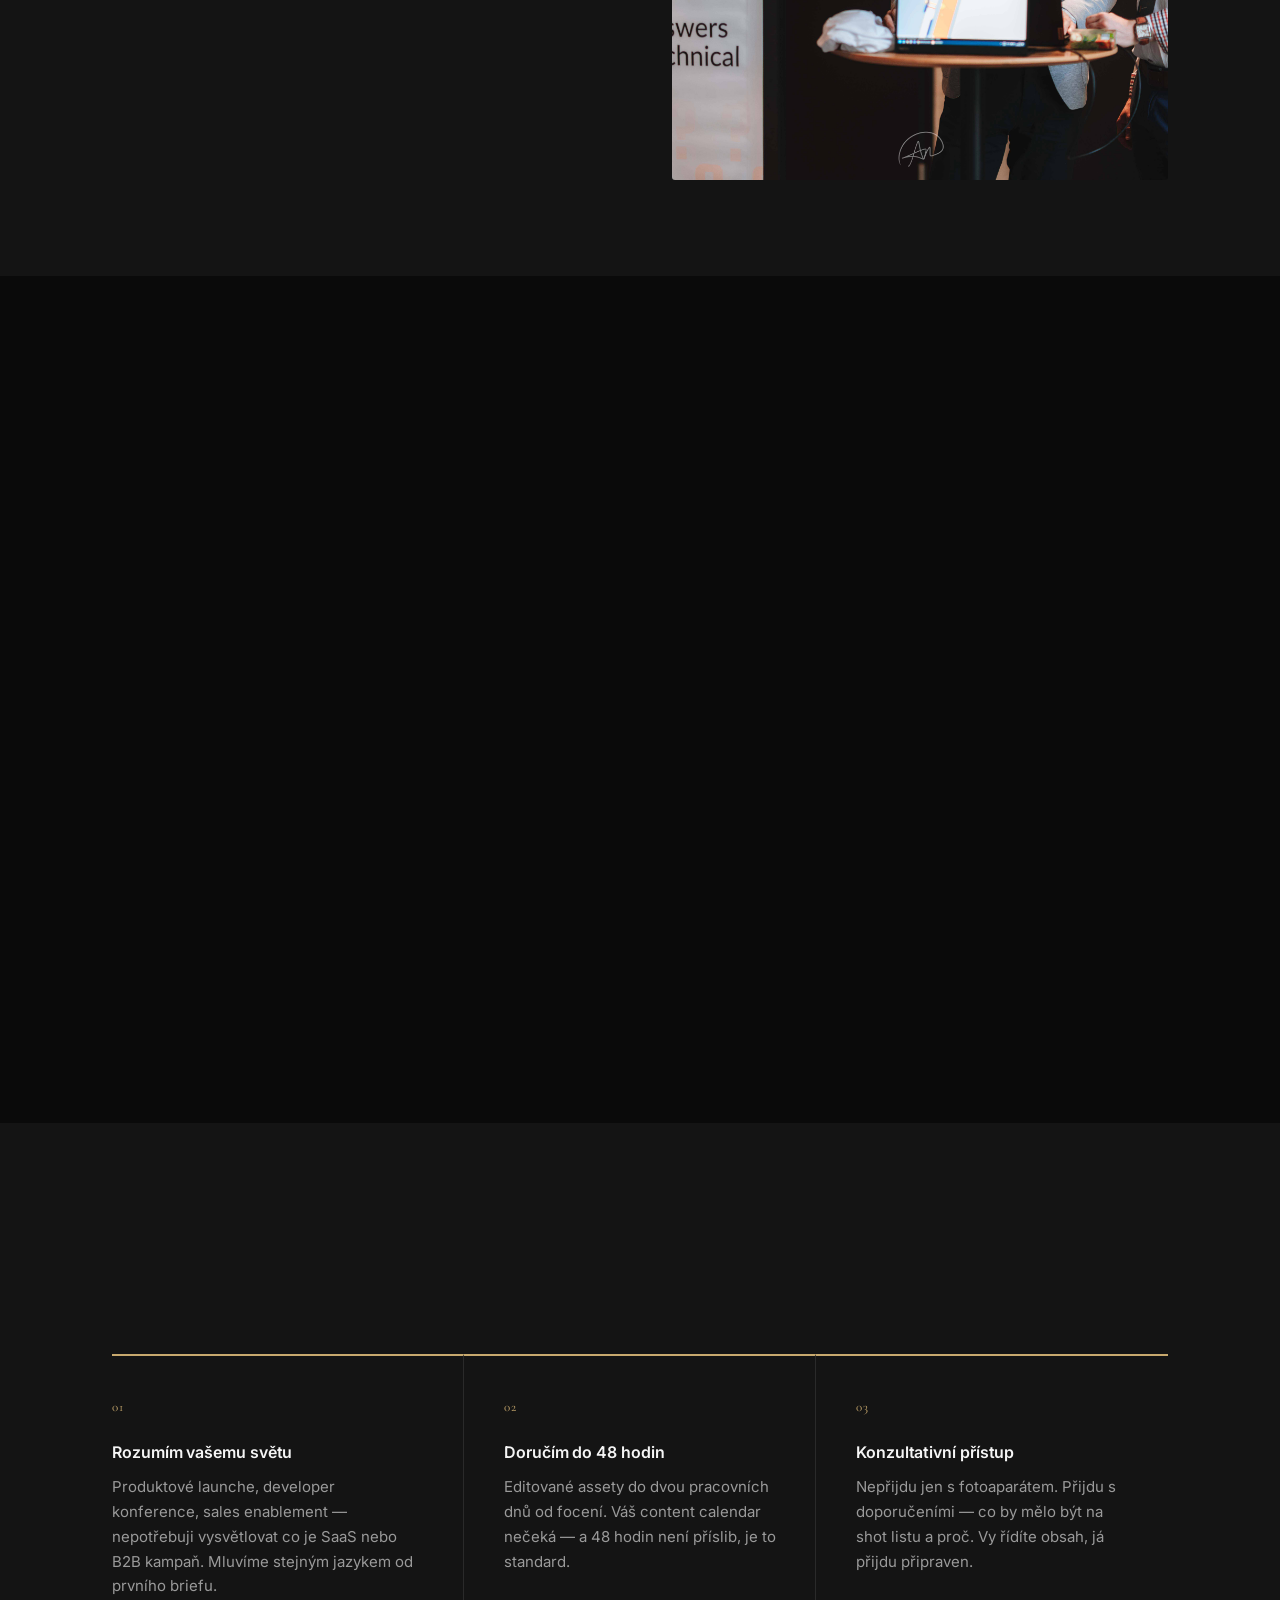
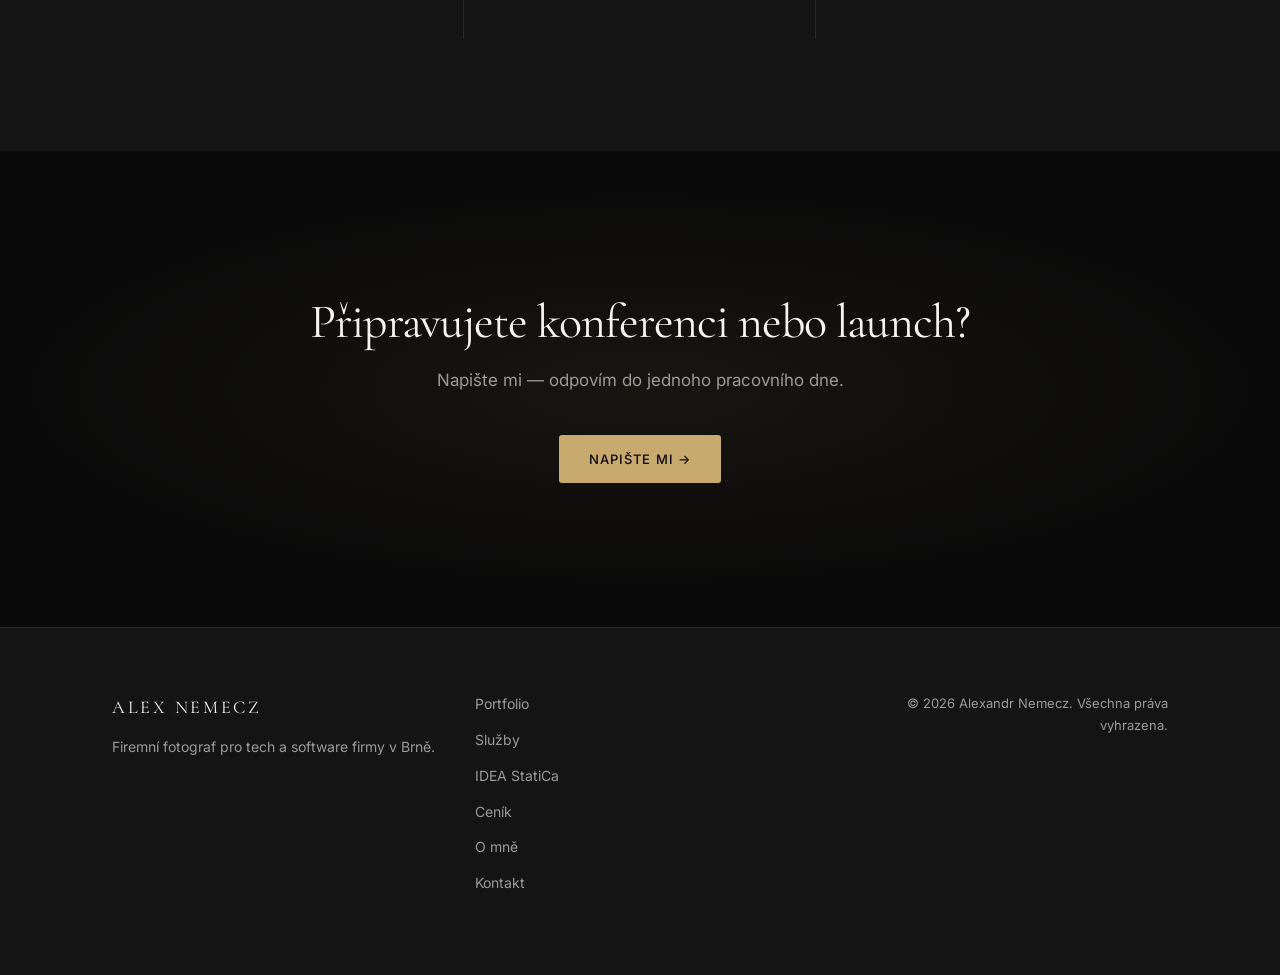
==== commit f83360bc: "Fix: scroll reveal now re-triggers on every scroll, not just once Co-Authored-By: Claude Sonnet 4.6 " ====
--- a/index.html
+++ b/index.html
@@ -275,20 +275,16 @@
   header.classList.toggle('header--scrolled', window.scrollY > 40);
 }, { passive: true });
 
-// Scroll reveal
+// Scroll reveal — toggles every time element enters/leaves viewport
 const animateEls = document.querySelectorAll('[data-animate]');
 if ('IntersectionObserver' in window) {
   const observer = new IntersectionObserver(function(entries) {
     entries.forEach(function(entry) {
-      if (entry.isIntersecting) {
-        entry.target.classList.add('is-visible');
-        observer.unobserve(entry.target);
-      }
+      entry.target.classList.toggle('is-visible', entry.isIntersecting);
     });
   }, { threshold: 0.12, rootMargin: '0px 0px -40px 0px' });
   animateEls.forEach(function(el) { observer.observe(el); });
 } else {
-  // Fallback: show all immediately
   animateEls.forEach(function(el) { el.classList.add('is-visible'); });
 }
 </script>
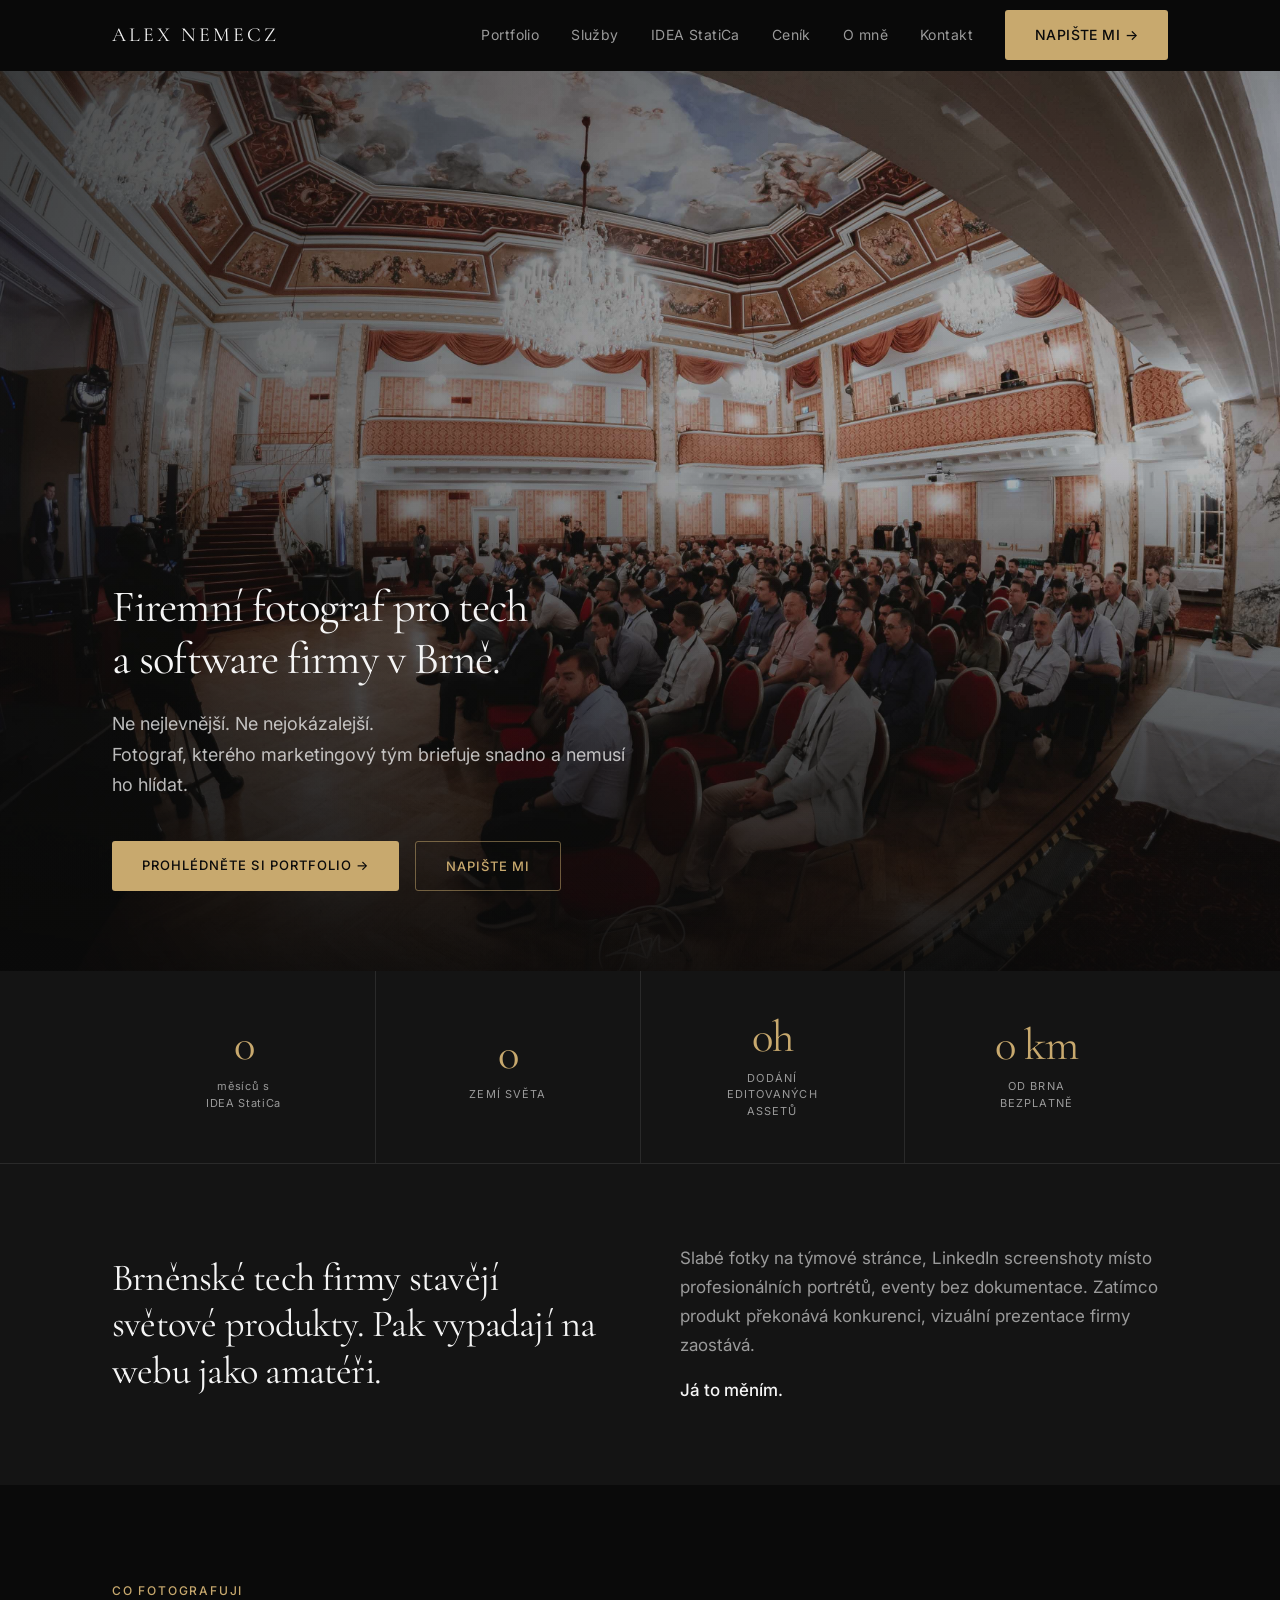
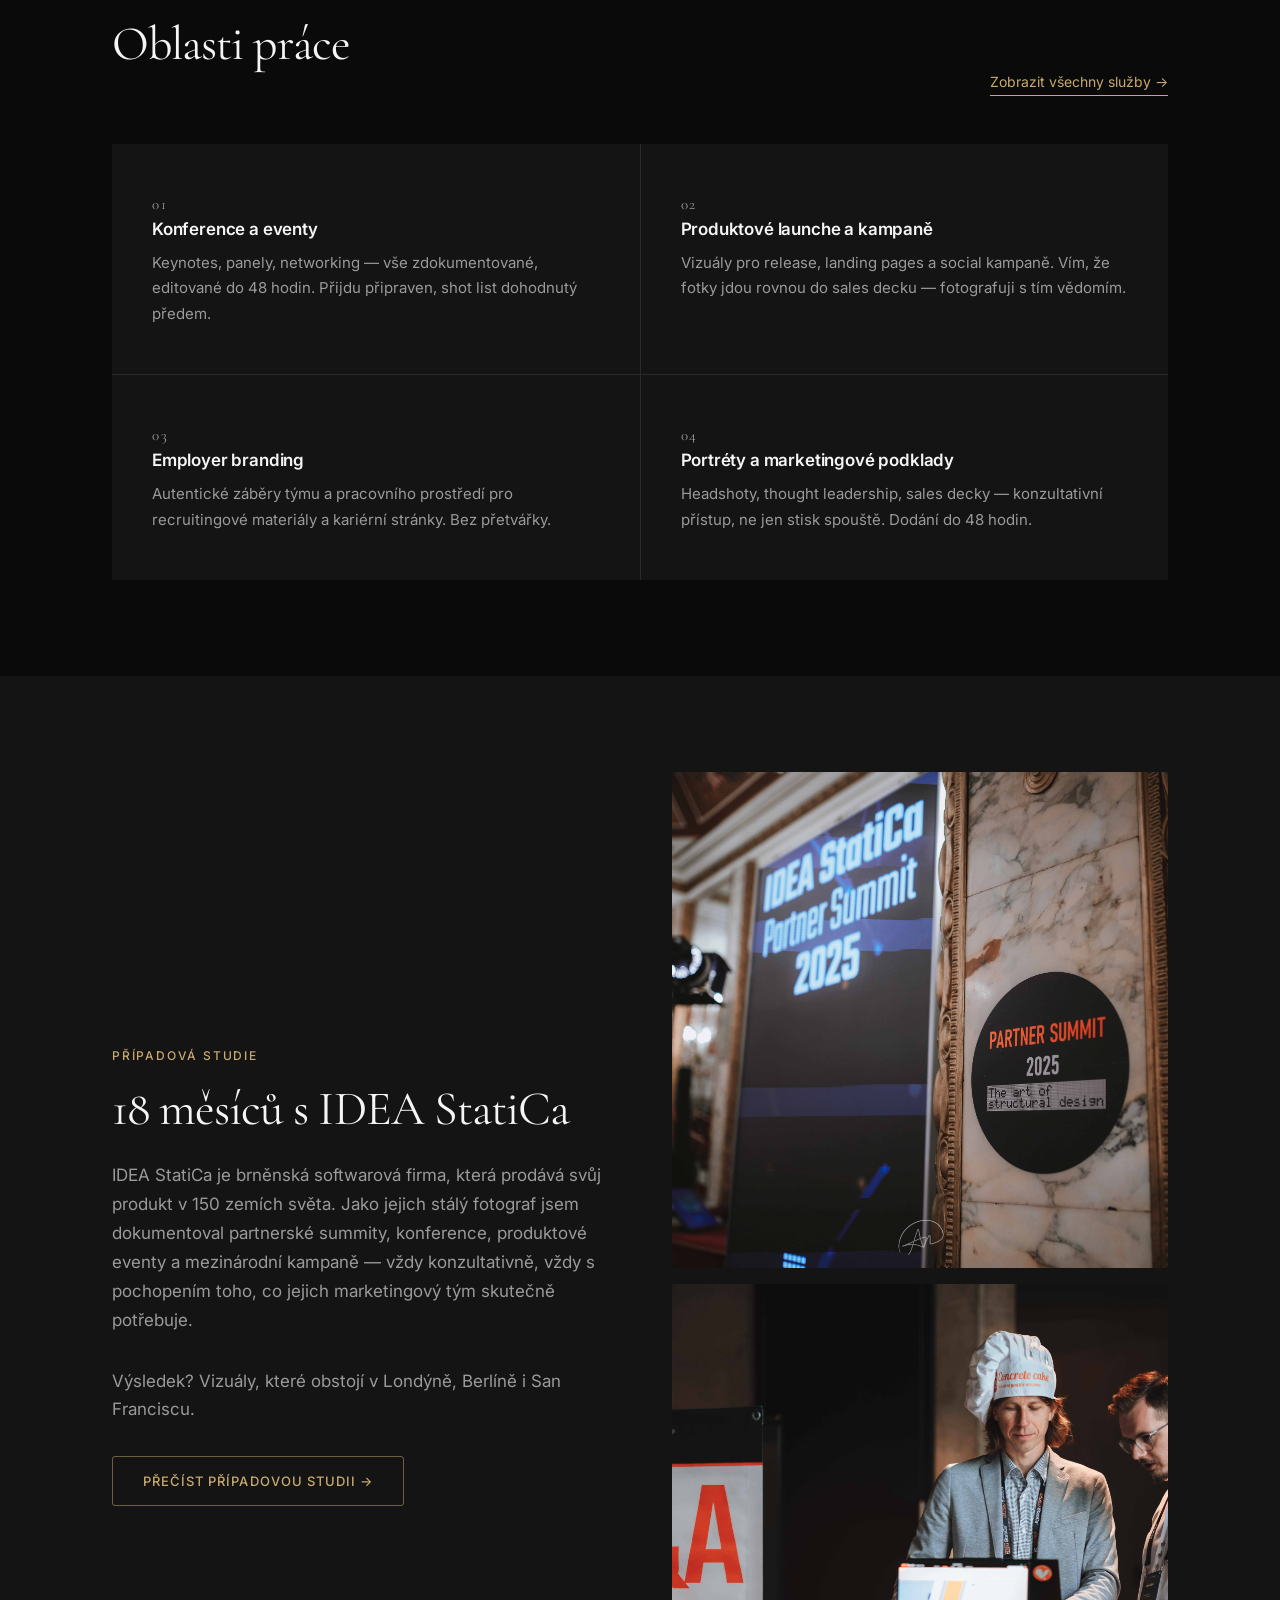
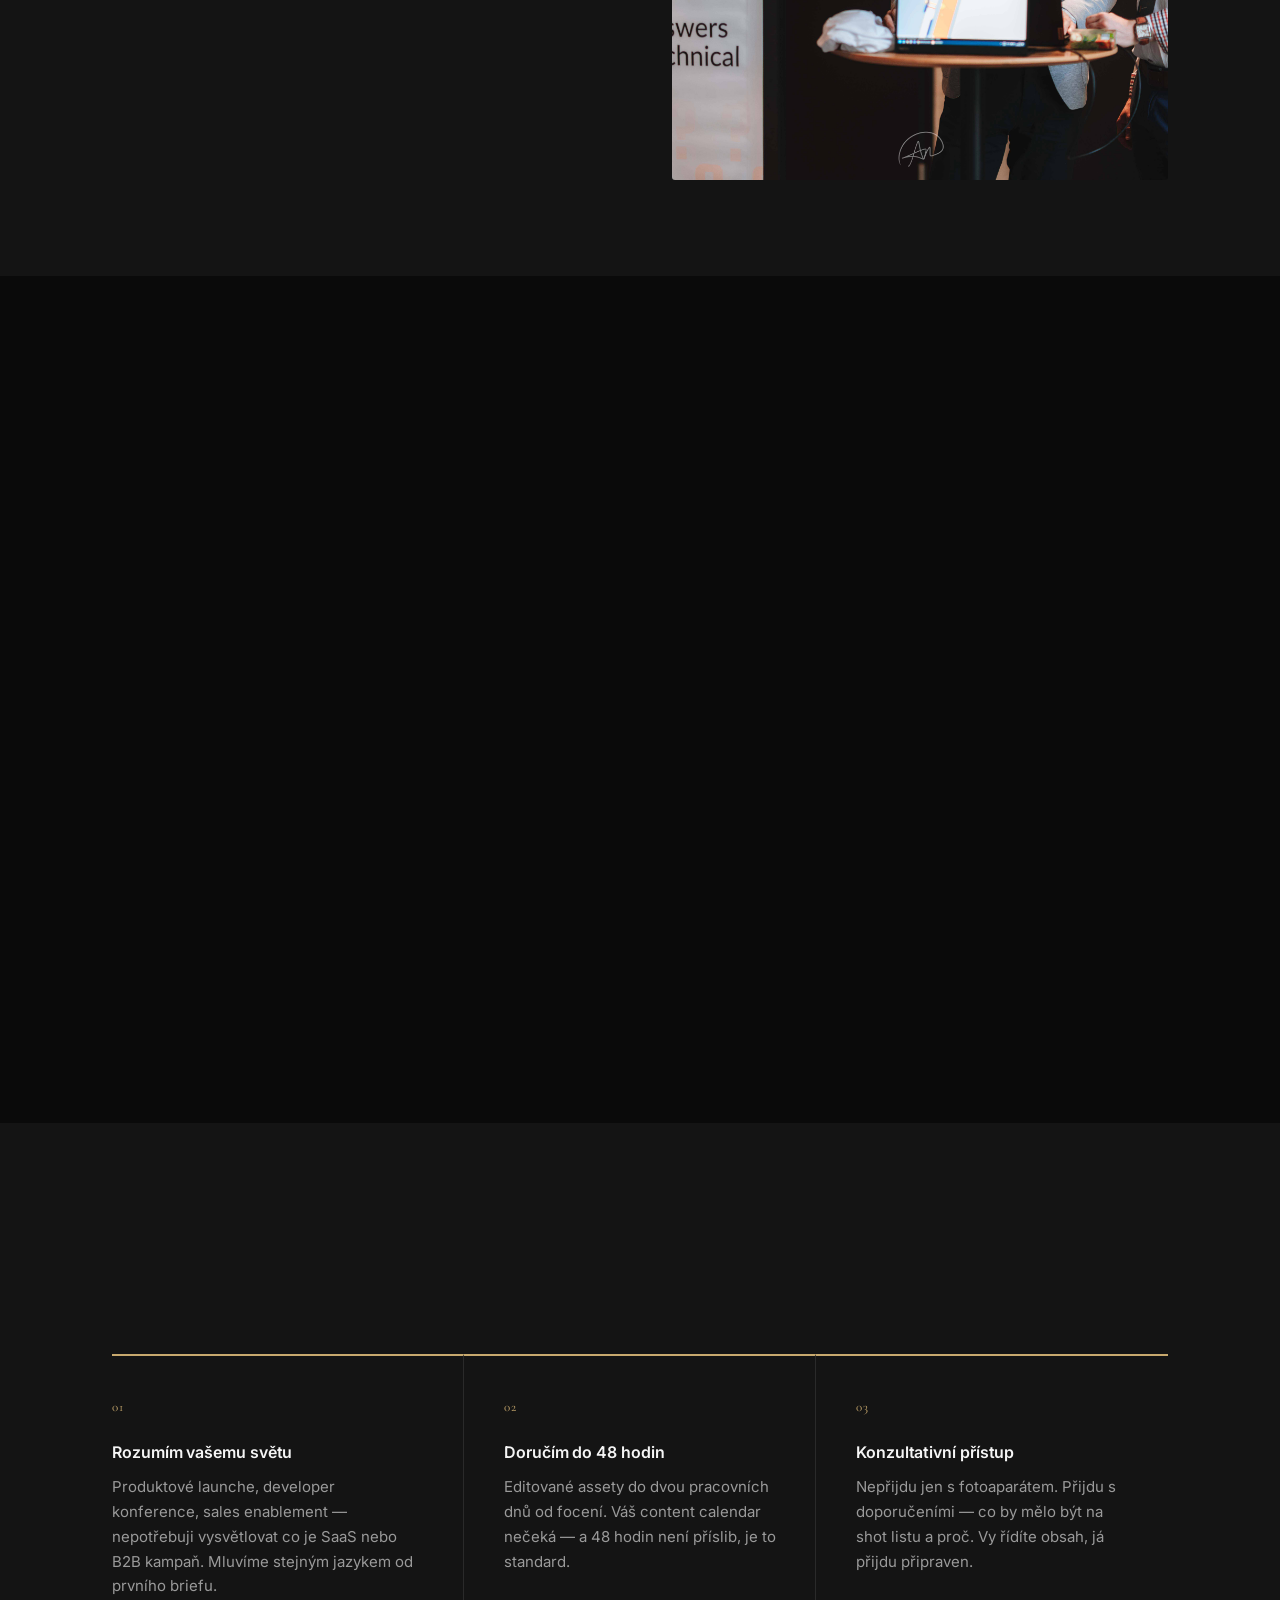
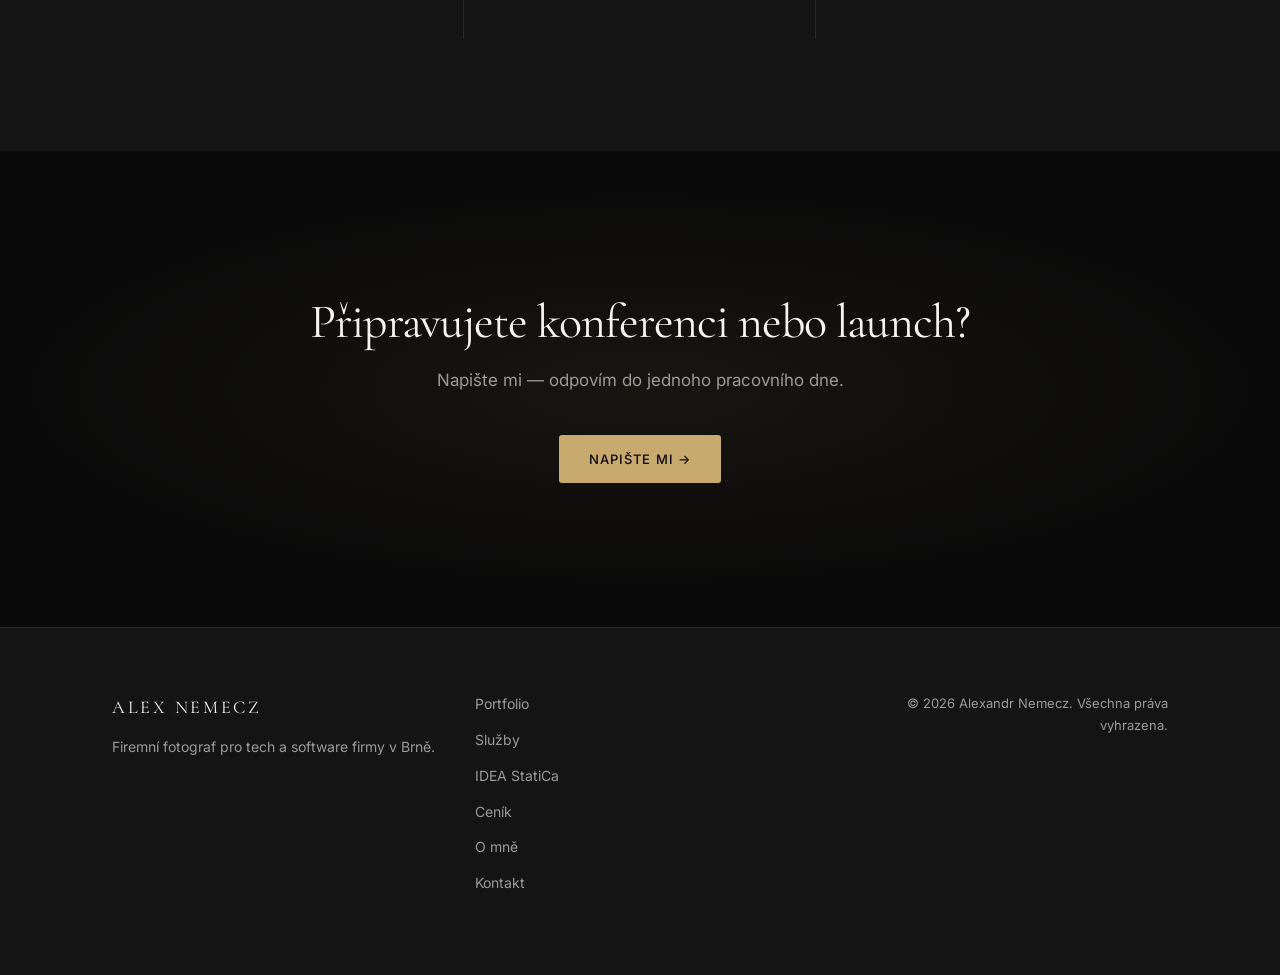
==== commit 860d9a54: "Feature: count-up animation on stats — accumulates to final number on each scroll Co-Authored-By: Cl" ====
--- a/index.html
+++ b/index.html
@@ -287,6 +287,44 @@
 } else {
   animateEls.forEach(function(el) { el.classList.add('is-visible'); });
 }
+
+// Count-up animation on stat numbers — runs every time they enter the viewport
+const statNumbers = document.querySelectorAll('.stat-number');
+statNumbers.forEach(function(el) {
+  const raw = el.textContent.trim();
+  el.dataset.target = parseInt(raw, 10);
+  el.dataset.suffix = raw.replace(/^\d+/, '');
+  el.textContent = '0' + el.dataset.suffix;
+});
+
+function countUp(el) {
+  const target = parseInt(el.dataset.target, 10);
+  const suffix = el.dataset.suffix || '';
+  const duration = 1600;
+  const startTime = performance.now();
+  if (el._raf) cancelAnimationFrame(el._raf);
+  function step(now) {
+    const progress = Math.min((now - startTime) / duration, 1);
+    const eased = 1 - Math.pow(1 - progress, 3); // ease-out cubic
+    el.textContent = Math.round(eased * target) + suffix;
+    if (progress < 1) el._raf = requestAnimationFrame(step);
+  }
+  el._raf = requestAnimationFrame(step);
+}
+
+if ('IntersectionObserver' in window) {
+  const statObserver = new IntersectionObserver(function(entries) {
+    entries.forEach(function(entry) {
+      if (entry.isIntersecting) {
+        countUp(entry.target);
+      } else {
+        if (entry.target._raf) cancelAnimationFrame(entry.target._raf);
+        entry.target.textContent = '0' + (entry.target.dataset.suffix || '');
+      }
+    });
+  }, { threshold: 0.5 });
+  statNumbers.forEach(function(el) { statObserver.observe(el); });
+}
 </script>
 
 </body>
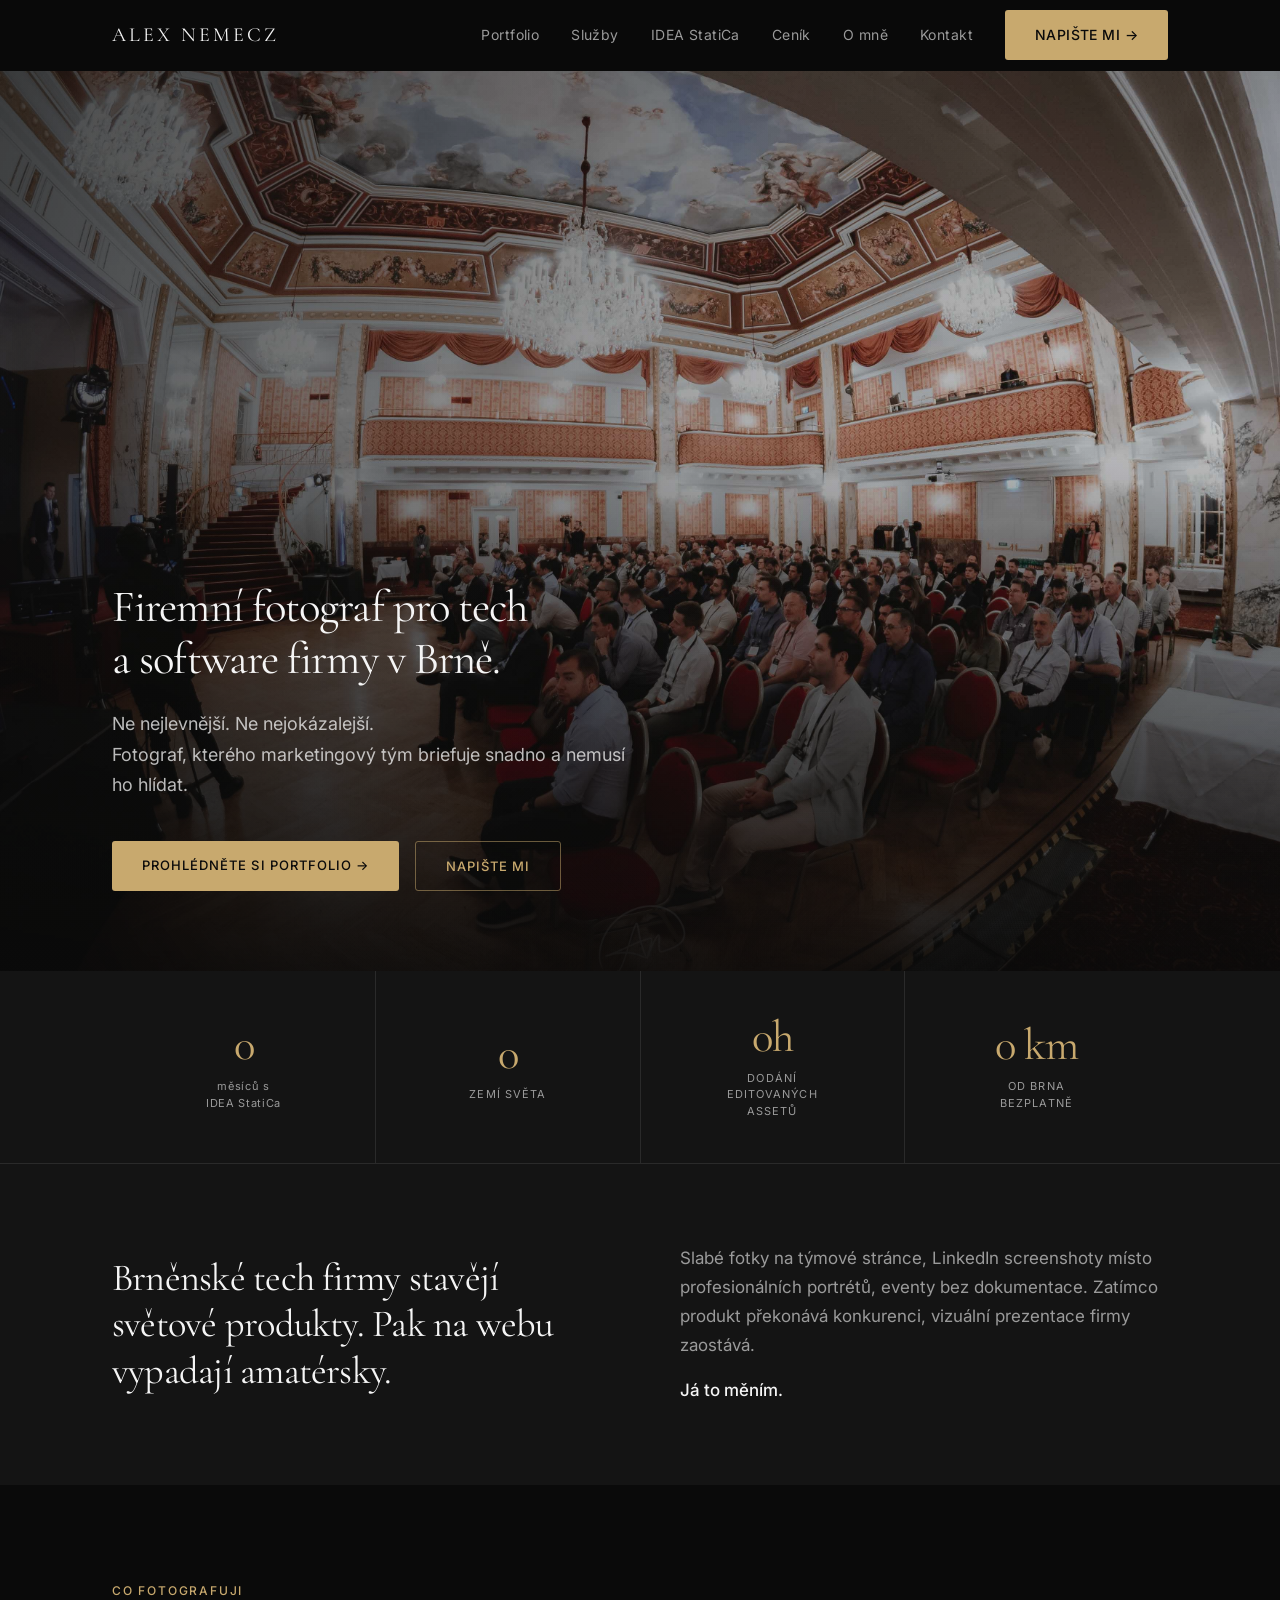
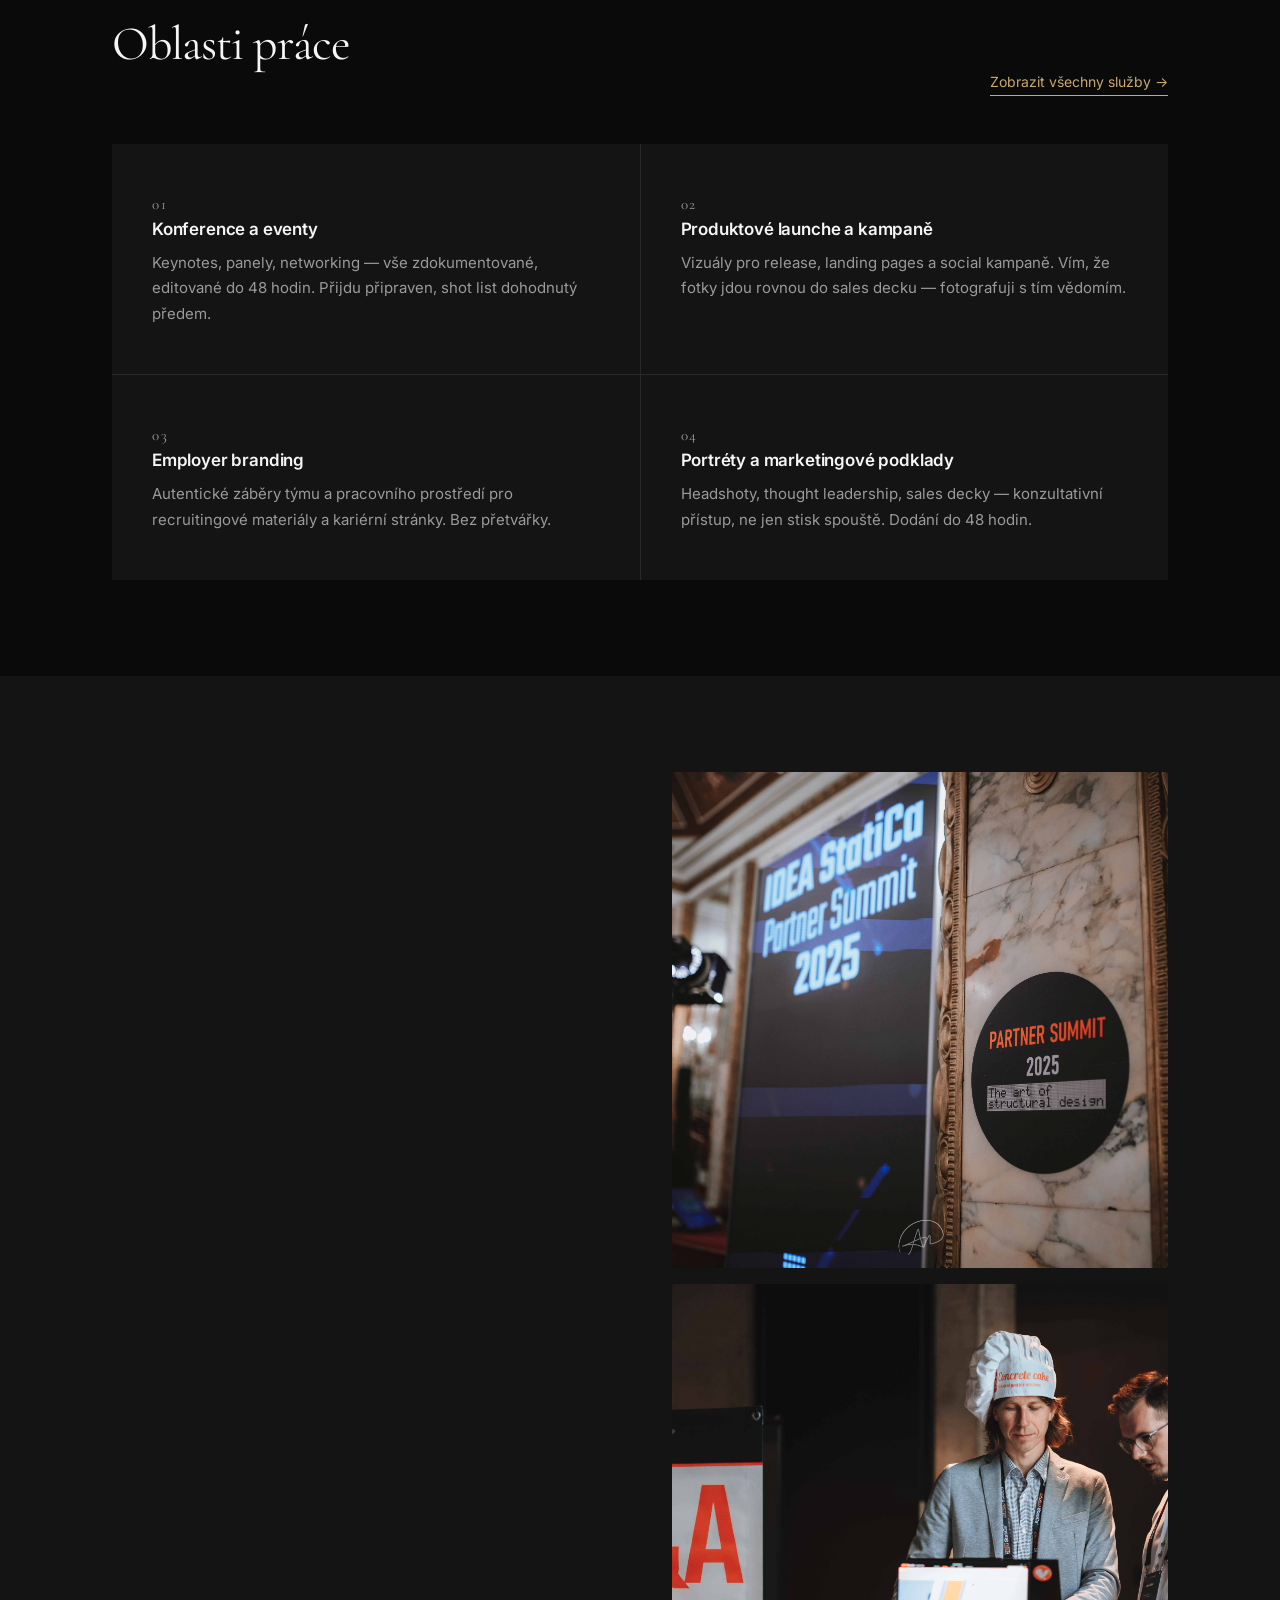
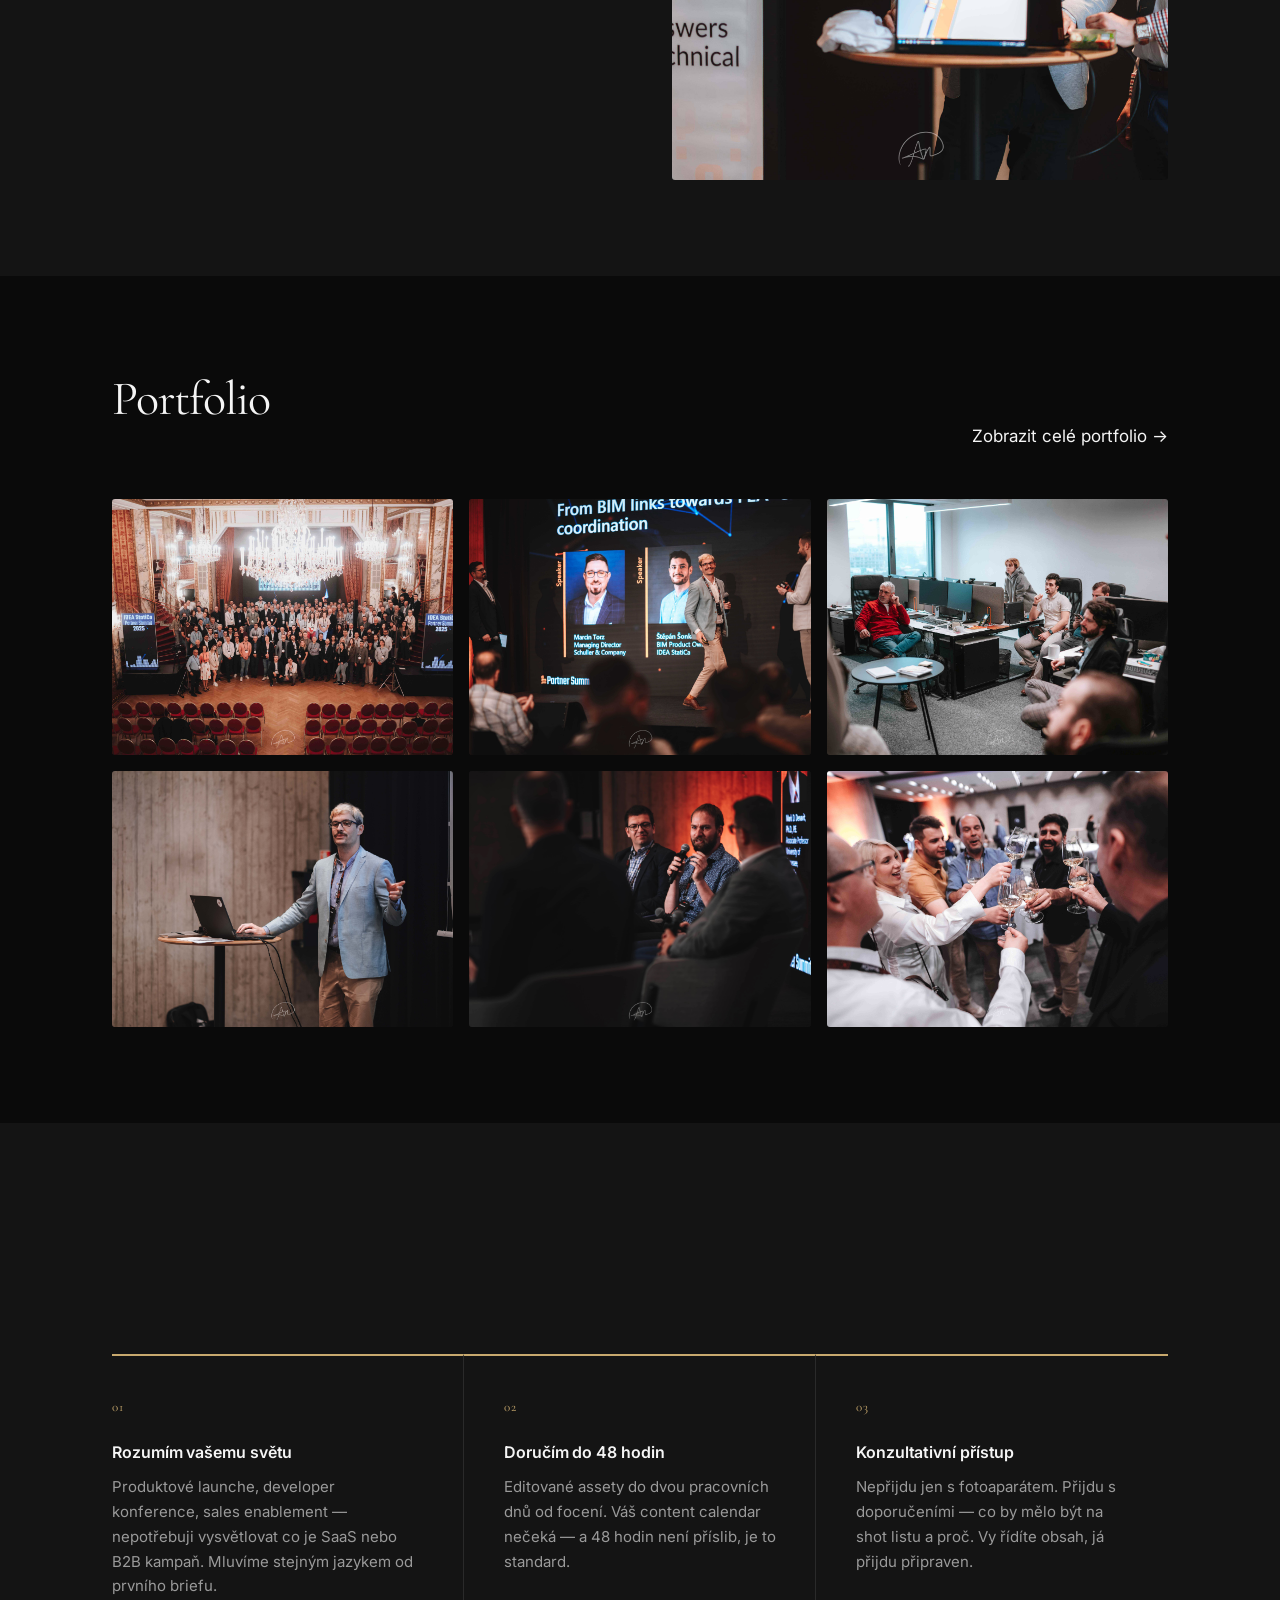
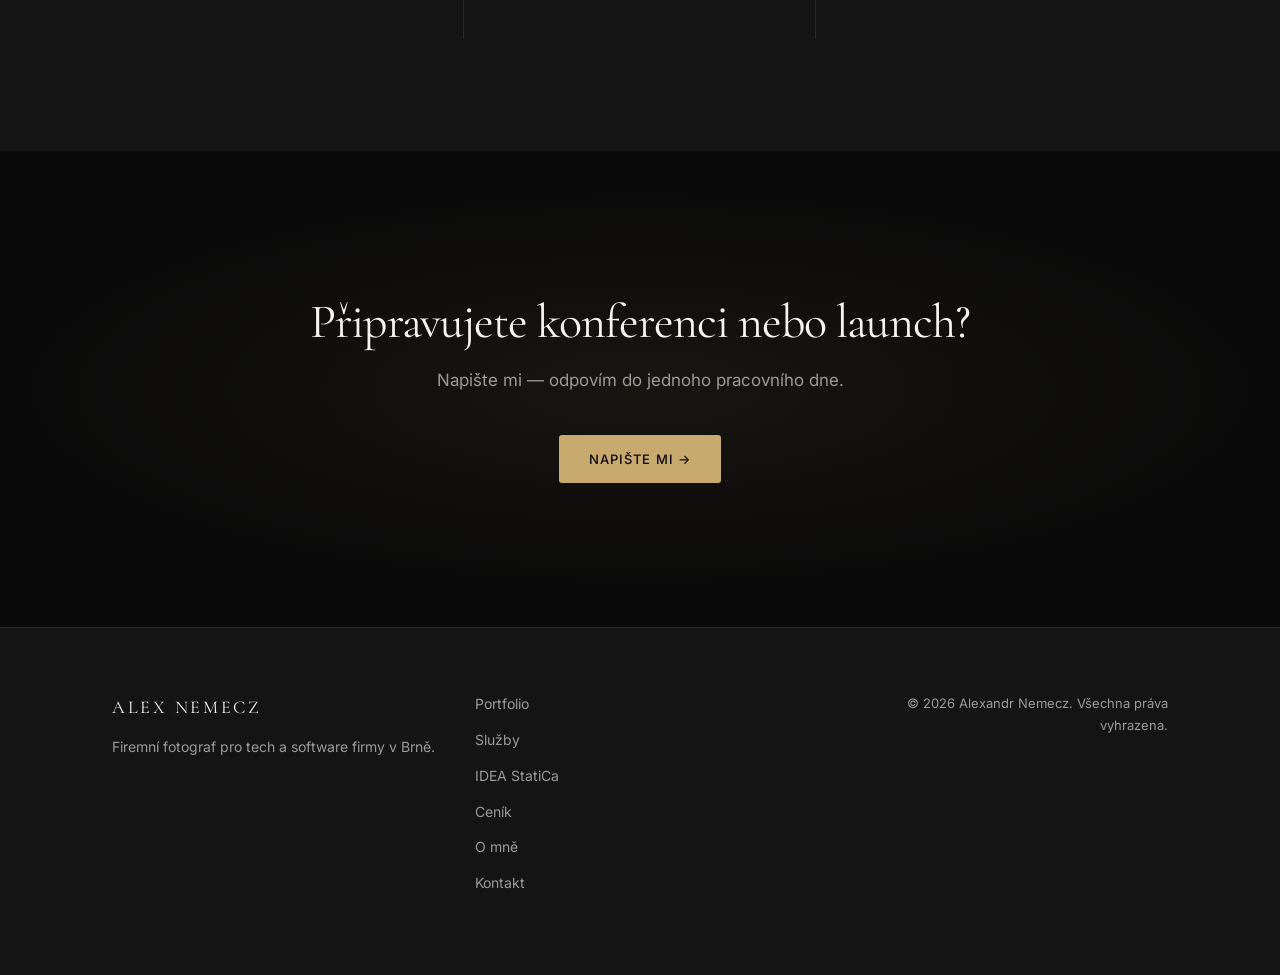
==== commit 717d045b: "Fix: three Czech grammar errors across index, sluzby, o-mne - index: amatéři → amatérsky (predicate " ====
--- a/index.html
+++ b/index.html
@@ -102,7 +102,7 @@
   <!-- PROBLEM STRIP -->
   <div class="problem-strip">
     <div class="container problem-cols">
-      <p class="problem-bold" data-animate>Brněnské tech firmy stavějí světové produkty. Pak vypadají na webu jako amatéři.</p>
+      <p class="problem-bold" data-animate>Brněnské tech firmy stavějí světové produkty. Pak na webu vypadají amatérsky.</p>
       <div class="problem-body" data-animate data-delay="1">
         <p>Slabé fotky na týmové stránce, LinkedIn screenshoty místo profesionálních portrétů, eventy bez dokumentace. Zatímco produkt překonává konkurenci, vizuální prezentace firmy zaostává.</p>
         <p class="problem-coda">Já to měním.</p>
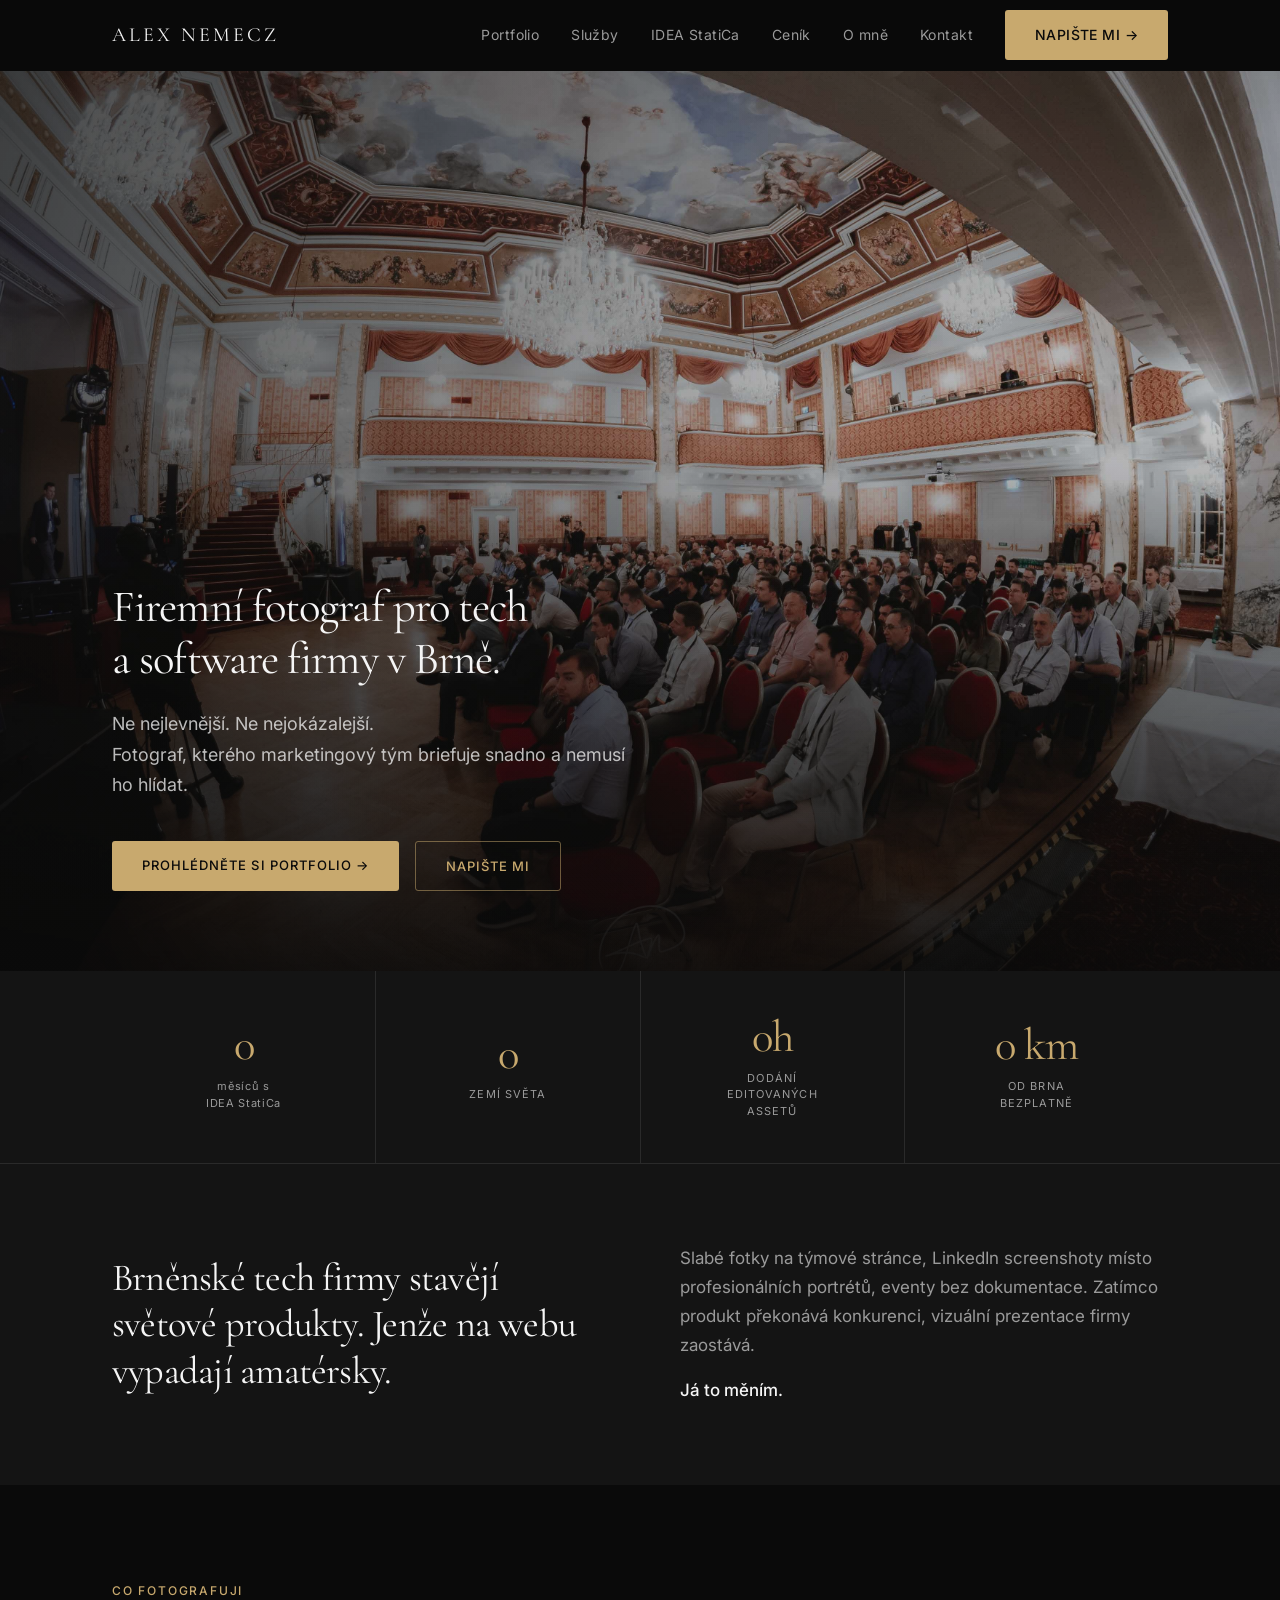
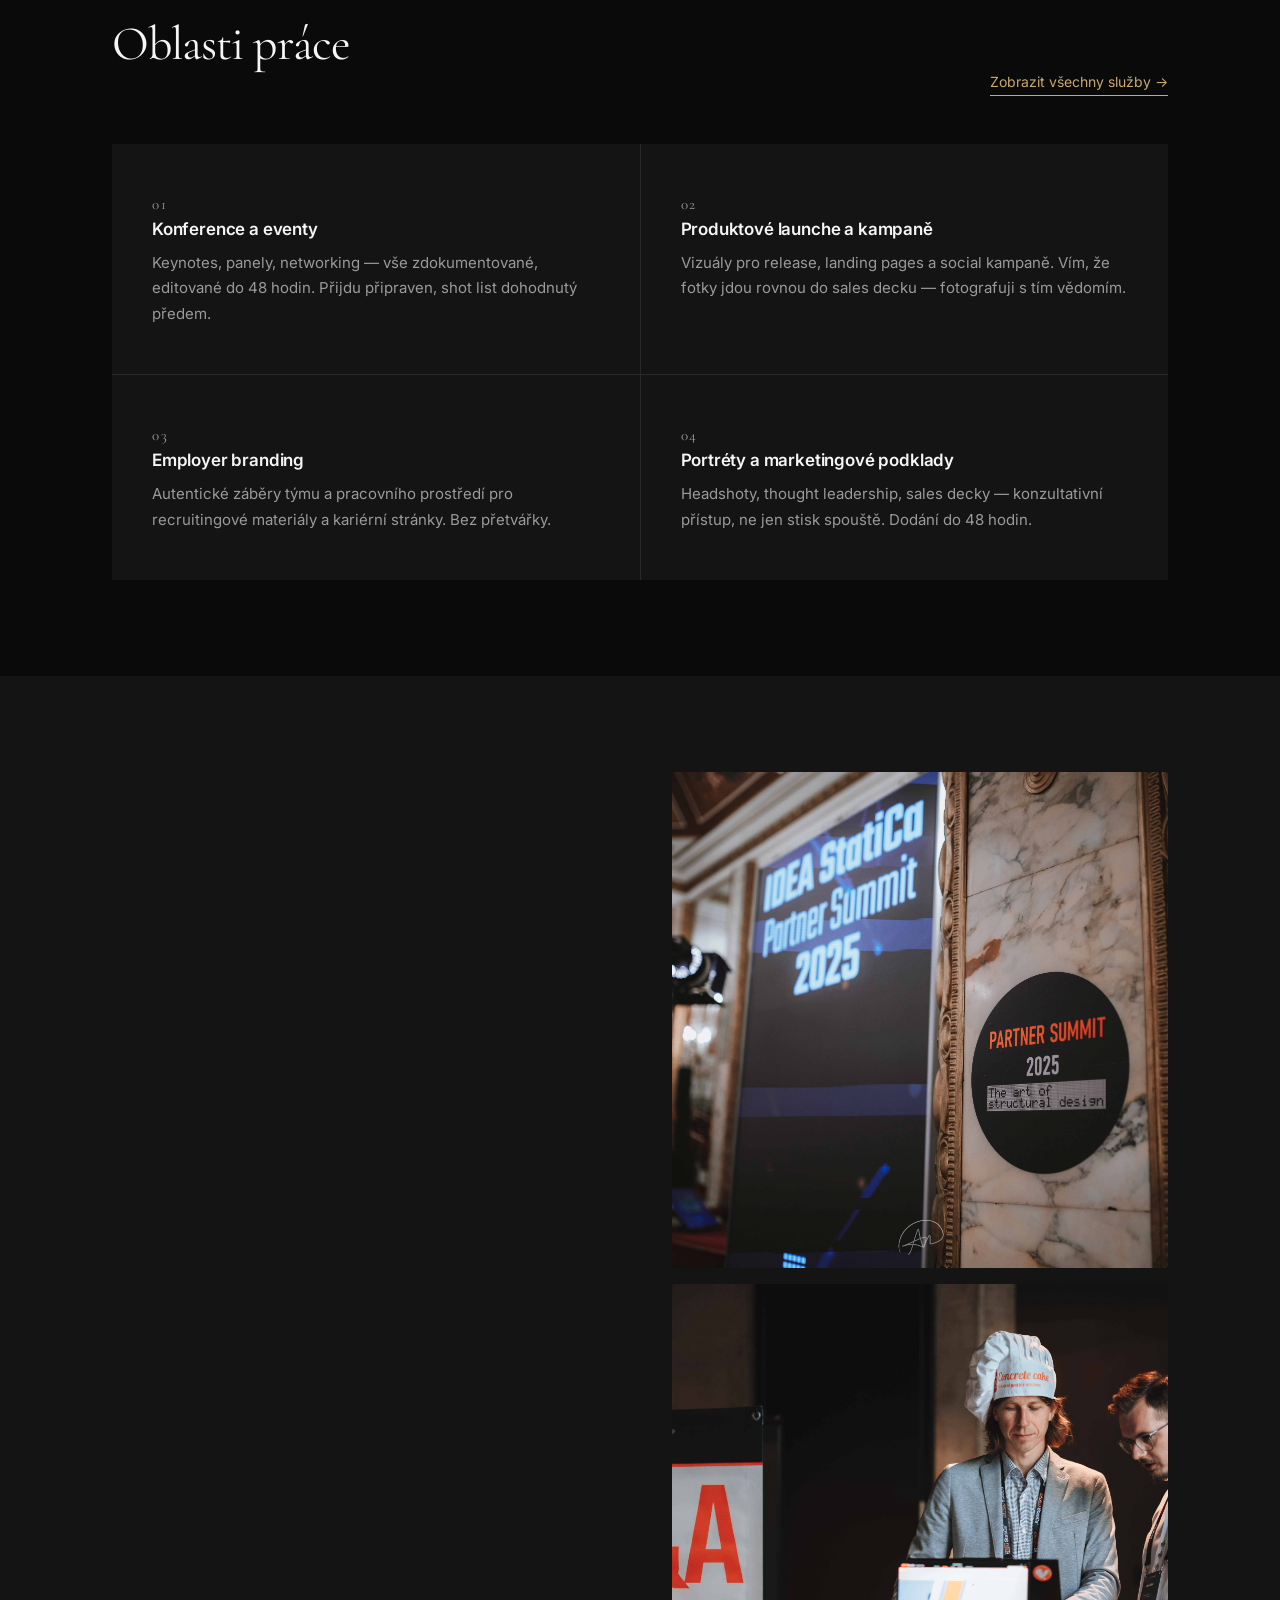
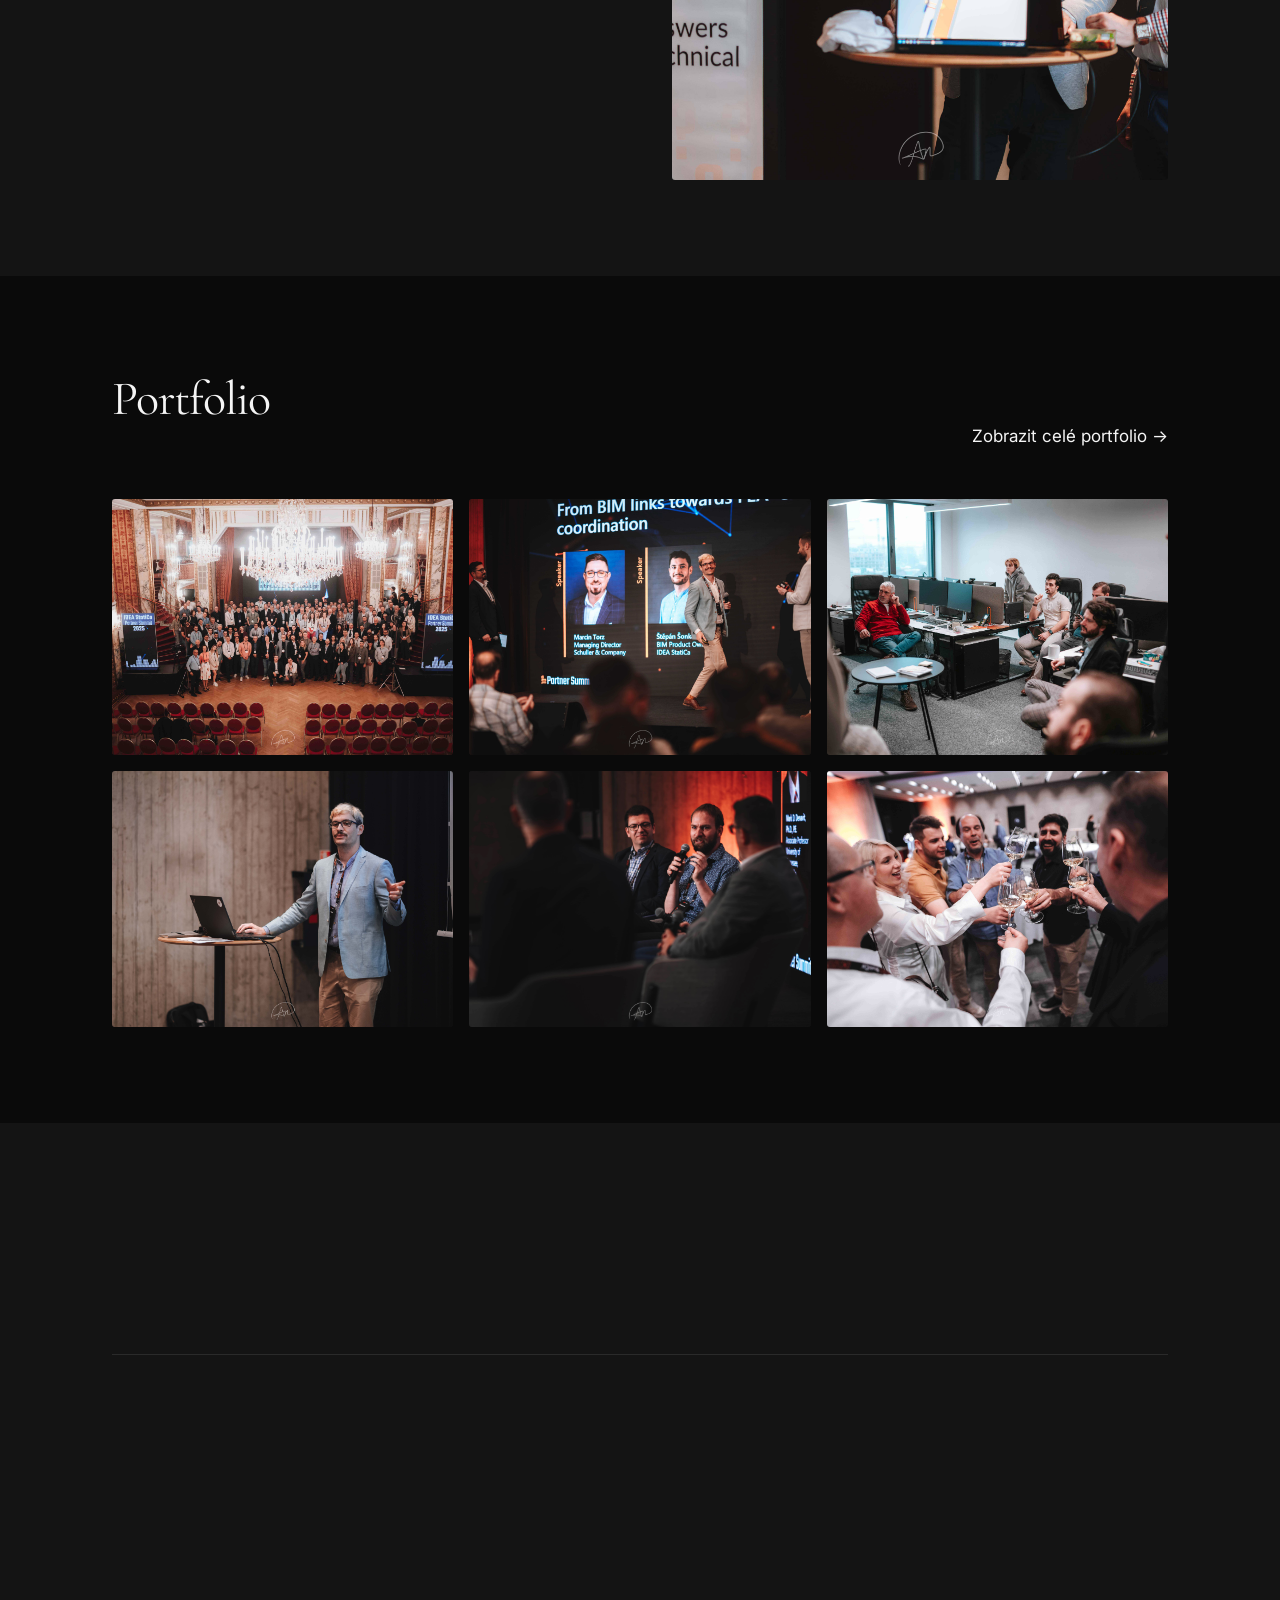
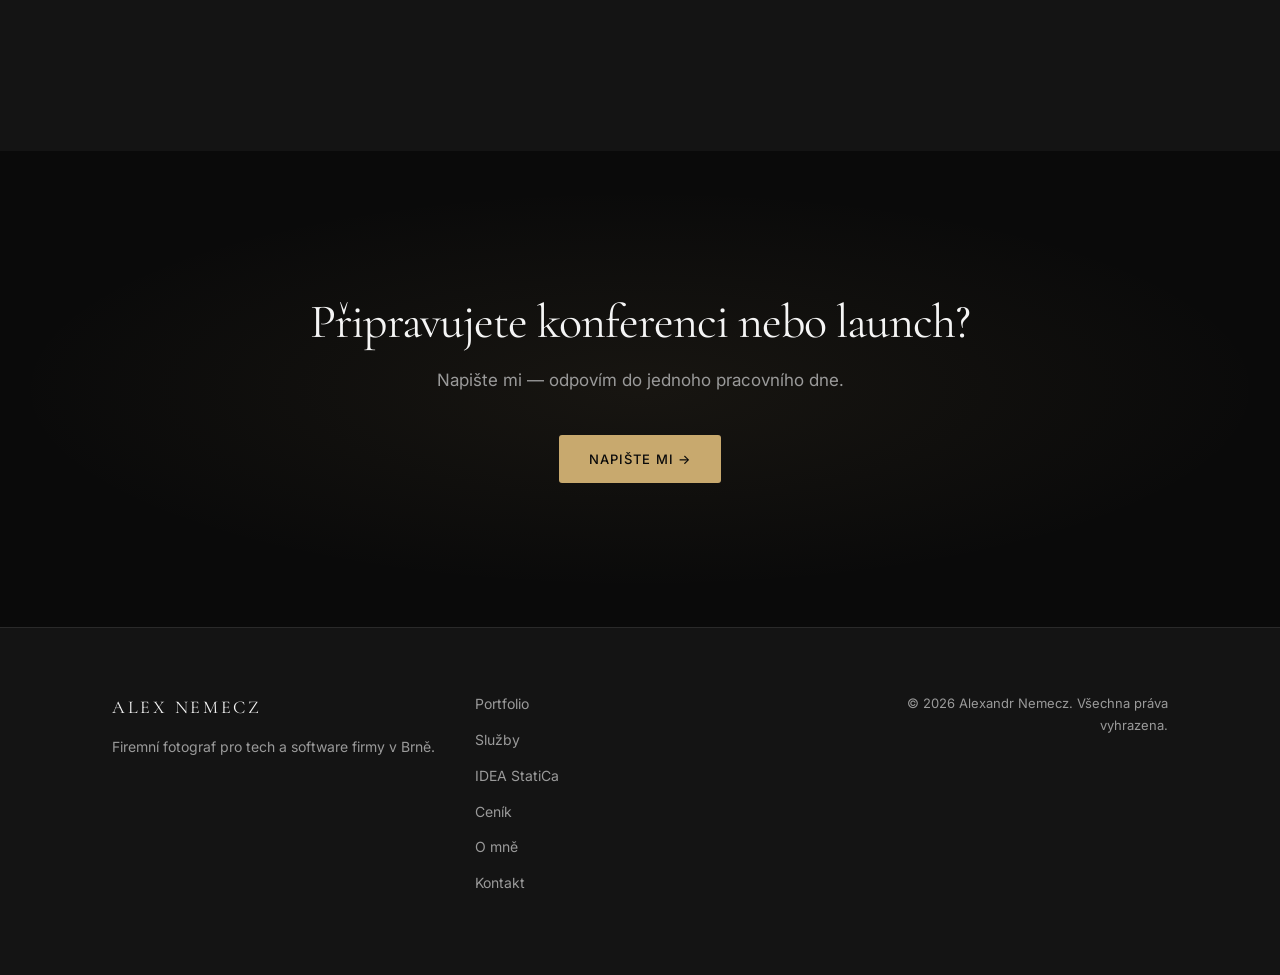
==== commit 877de5b7: "Copy: Pak → Jenže for correct contrast in problem statement Co-Authored-By: Claude Sonnet 4.6 <norep" ====
--- a/index.html
+++ b/index.html
@@ -102,7 +102,7 @@
   <!-- PROBLEM STRIP -->
   <div class="problem-strip">
     <div class="container problem-cols">
-      <p class="problem-bold" data-animate>Brněnské tech firmy stavějí světové produkty. Pak na webu vypadají amatérsky.</p>
+      <p class="problem-bold" data-animate>Brněnské tech firmy stavějí světové produkty. Jenže na webu vypadají amatérsky.</p>
       <div class="problem-body" data-animate data-delay="1">
         <p>Slabé fotky na týmové stránce, LinkedIn screenshoty místo profesionálních portrétů, eventy bez dokumentace. Zatímco produkt překonává konkurenci, vizuální prezentace firmy zaostává.</p>
         <p class="problem-coda">Já to měním.</p>
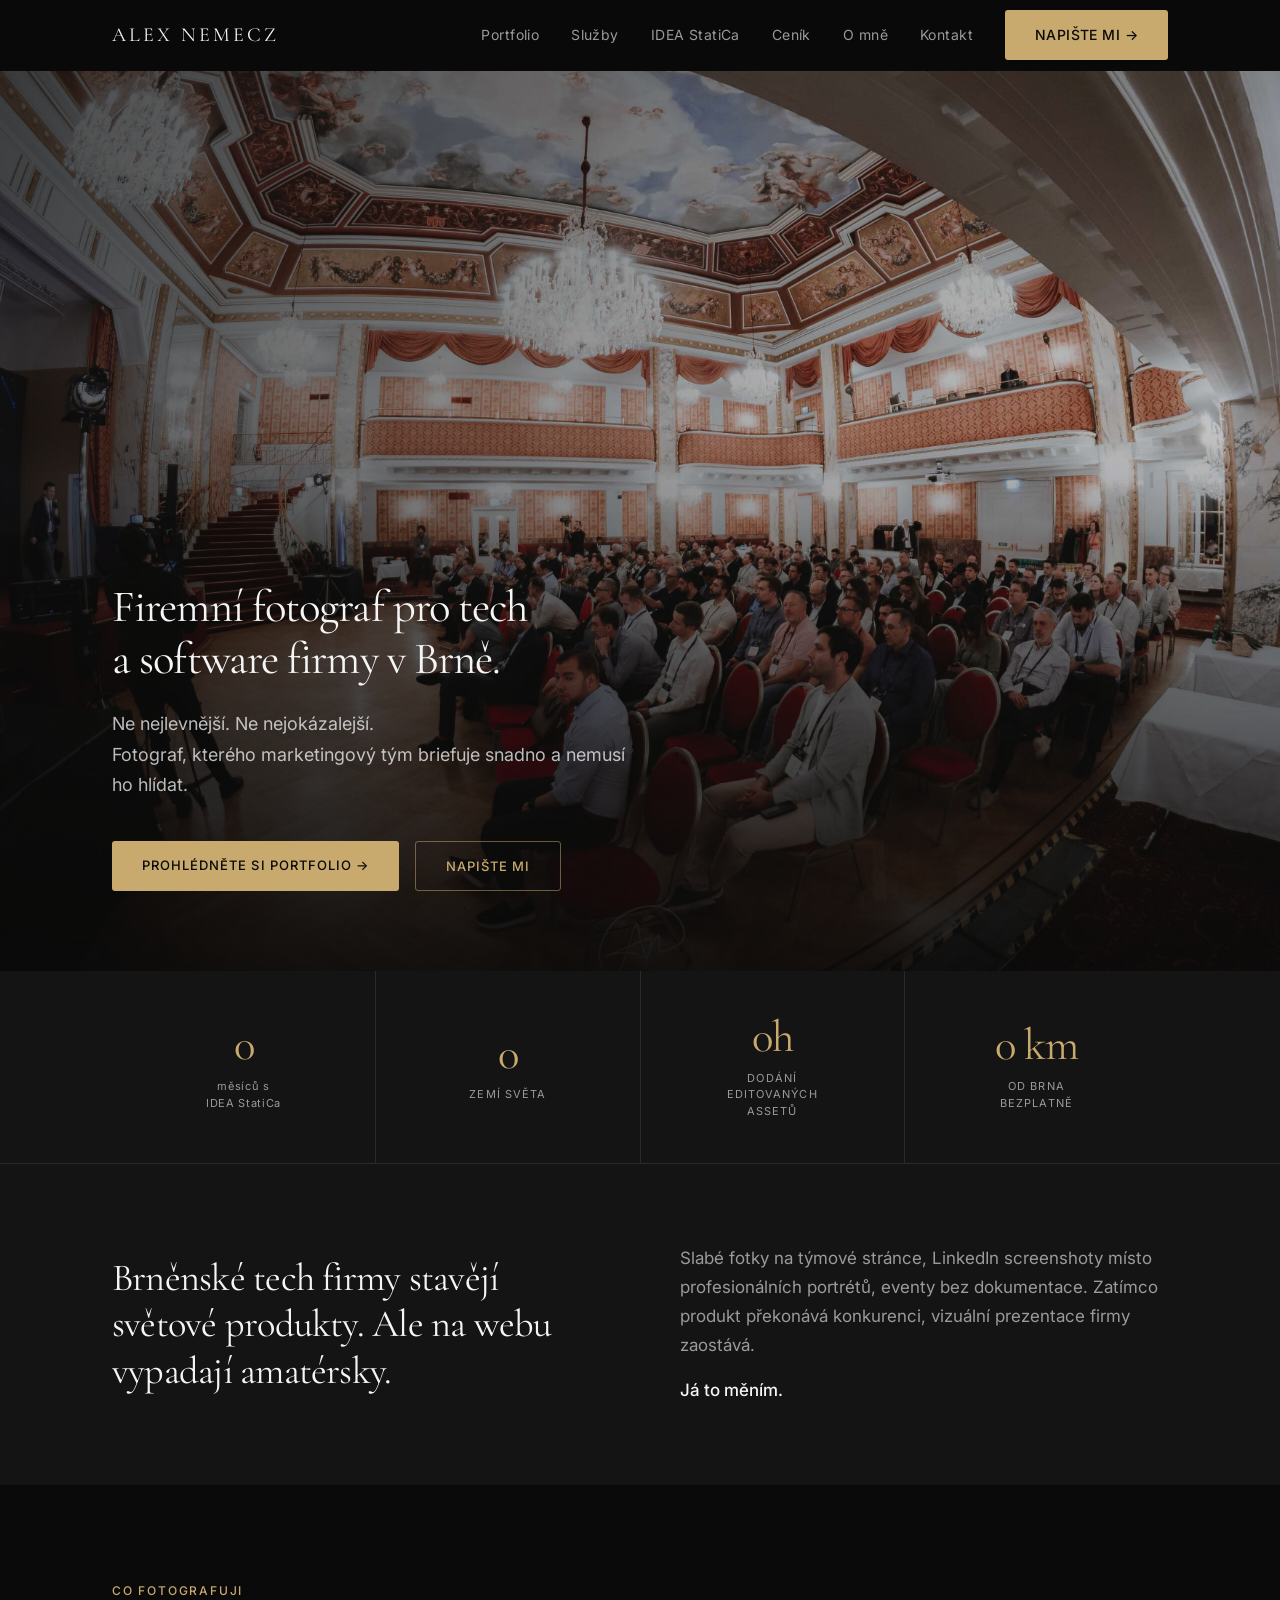
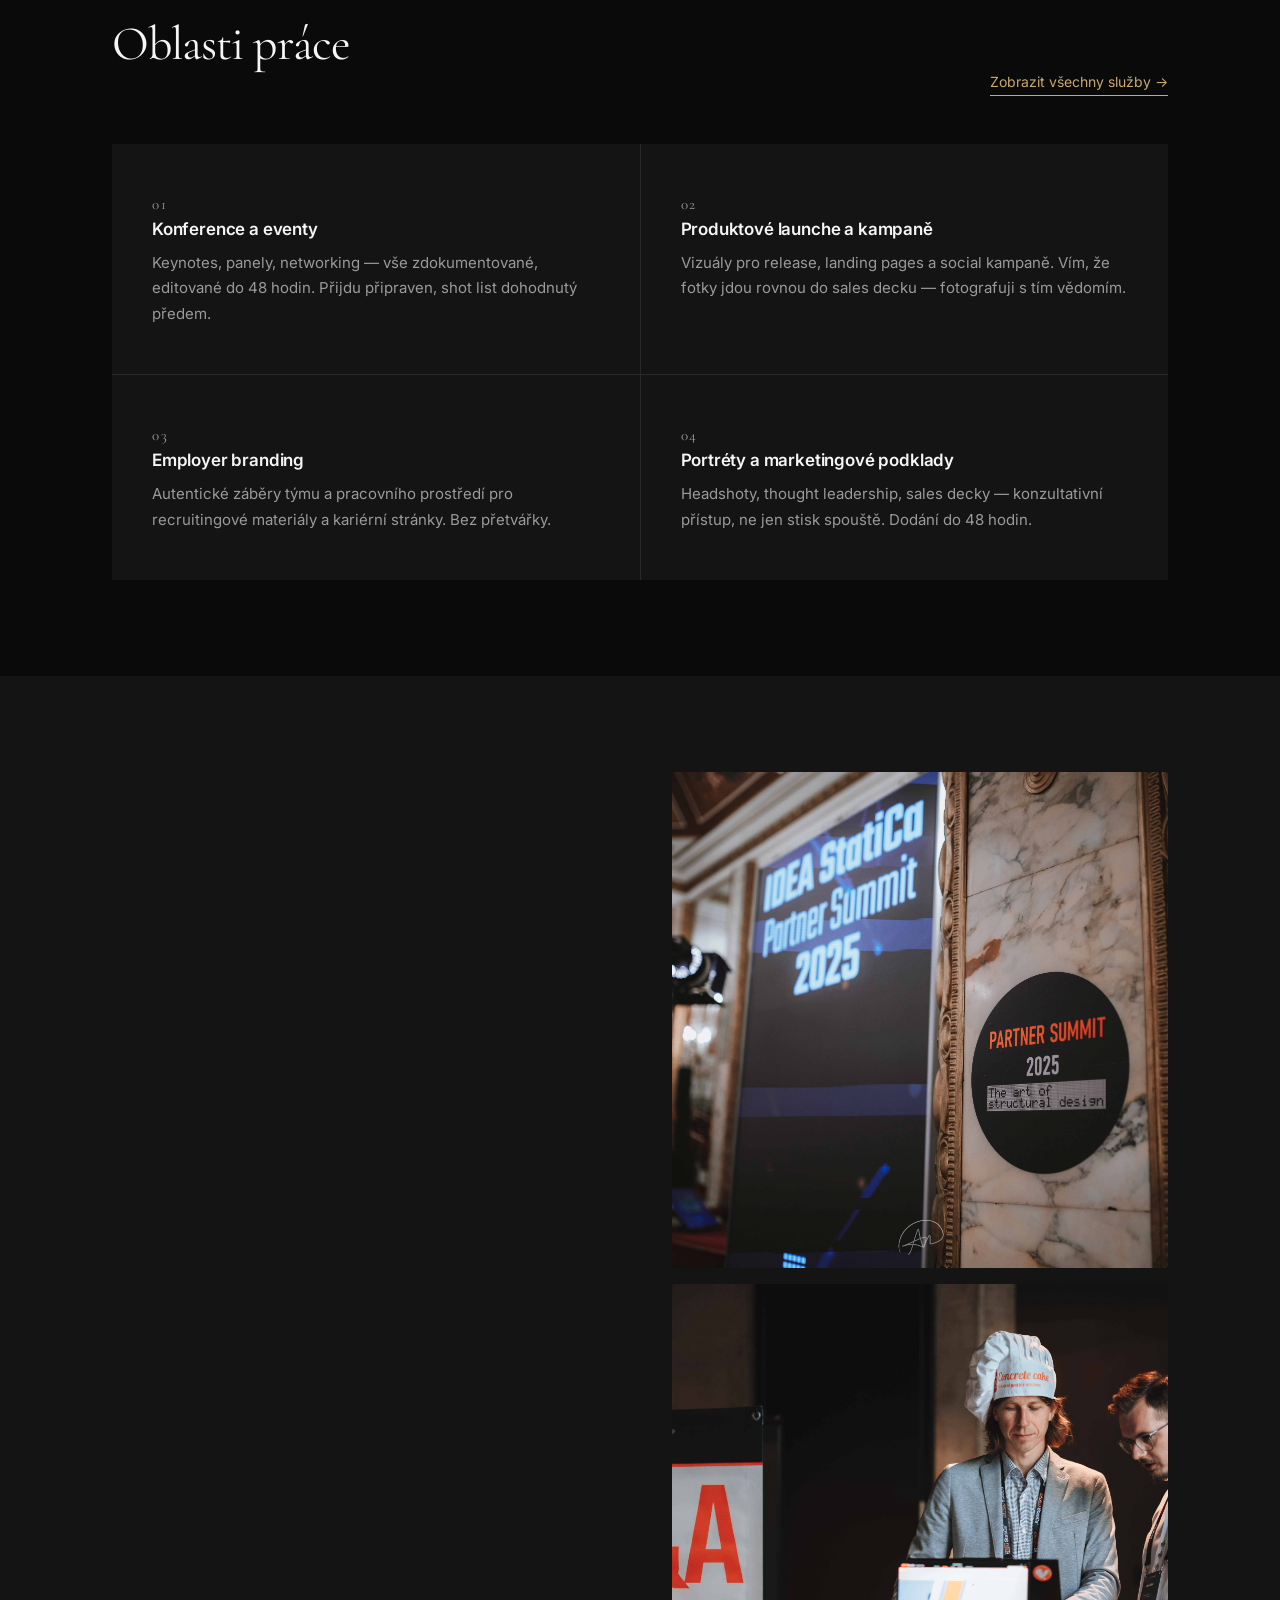
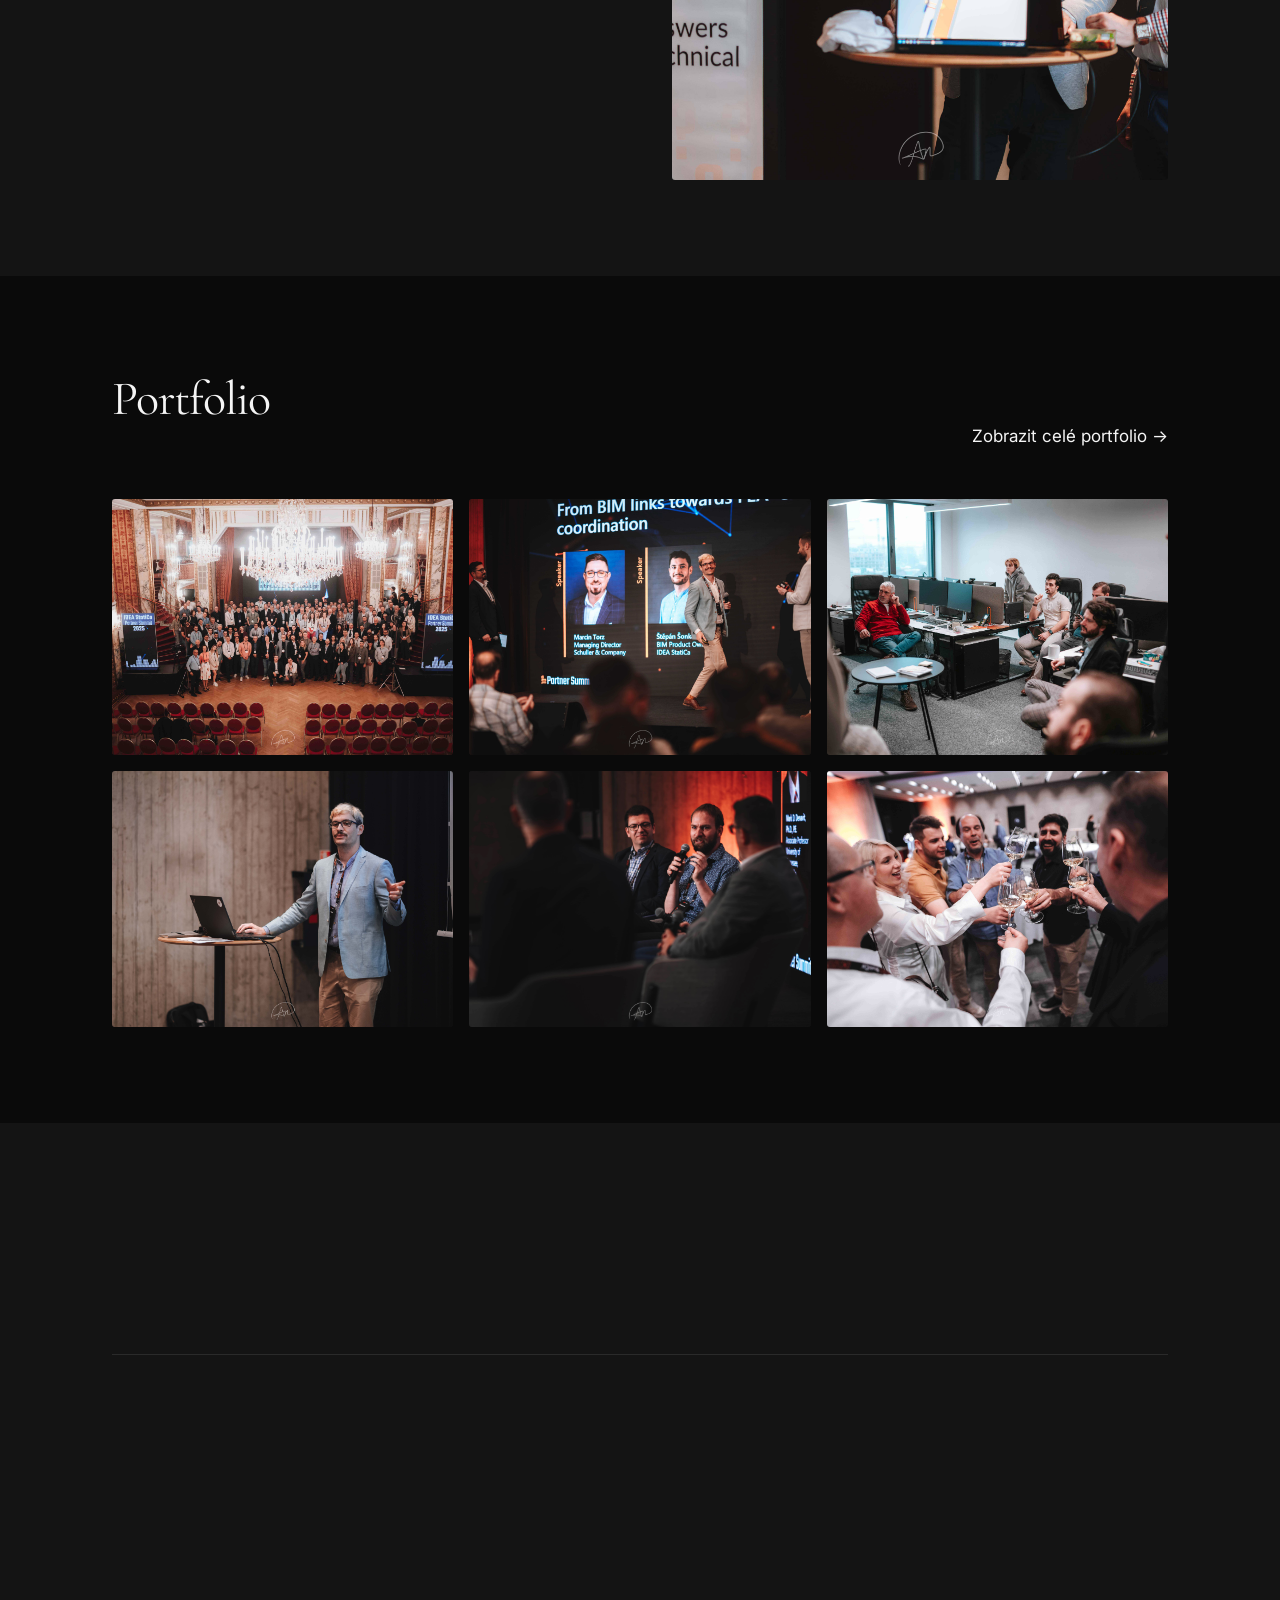
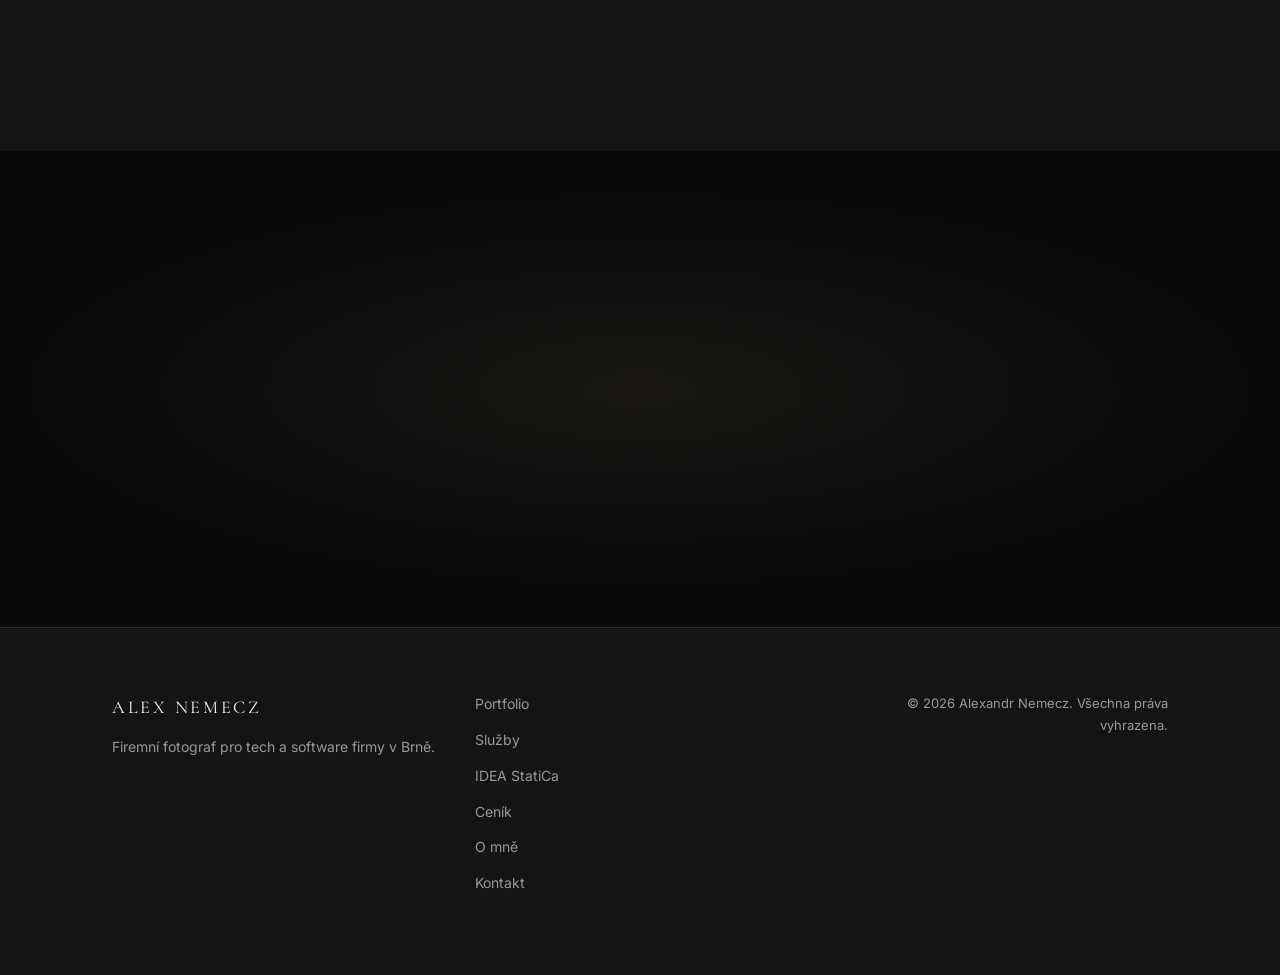
==== commit fcb3d3cb: "Copy: Jenže → Ale — cleaner contrast conjunction Co-Authored-By: Claude Sonnet 4.6 <noreply@anthropi" ====
--- a/index.html
+++ b/index.html
@@ -102,7 +102,7 @@
   <!-- PROBLEM STRIP -->
   <div class="problem-strip">
     <div class="container problem-cols">
-      <p class="problem-bold" data-animate>Brněnské tech firmy stavějí světové produkty. Jenže na webu vypadají amatérsky.</p>
+      <p class="problem-bold" data-animate>Brněnské tech firmy stavějí světové produkty. Ale na webu vypadají amatérsky.</p>
       <div class="problem-body" data-animate data-delay="1">
         <p>Slabé fotky na týmové stránce, LinkedIn screenshoty místo profesionálních portrétů, eventy bez dokumentace. Zatímco produkt překonává konkurenci, vizuální prezentace firmy zaostává.</p>
         <p class="problem-coda">Já to měním.</p>
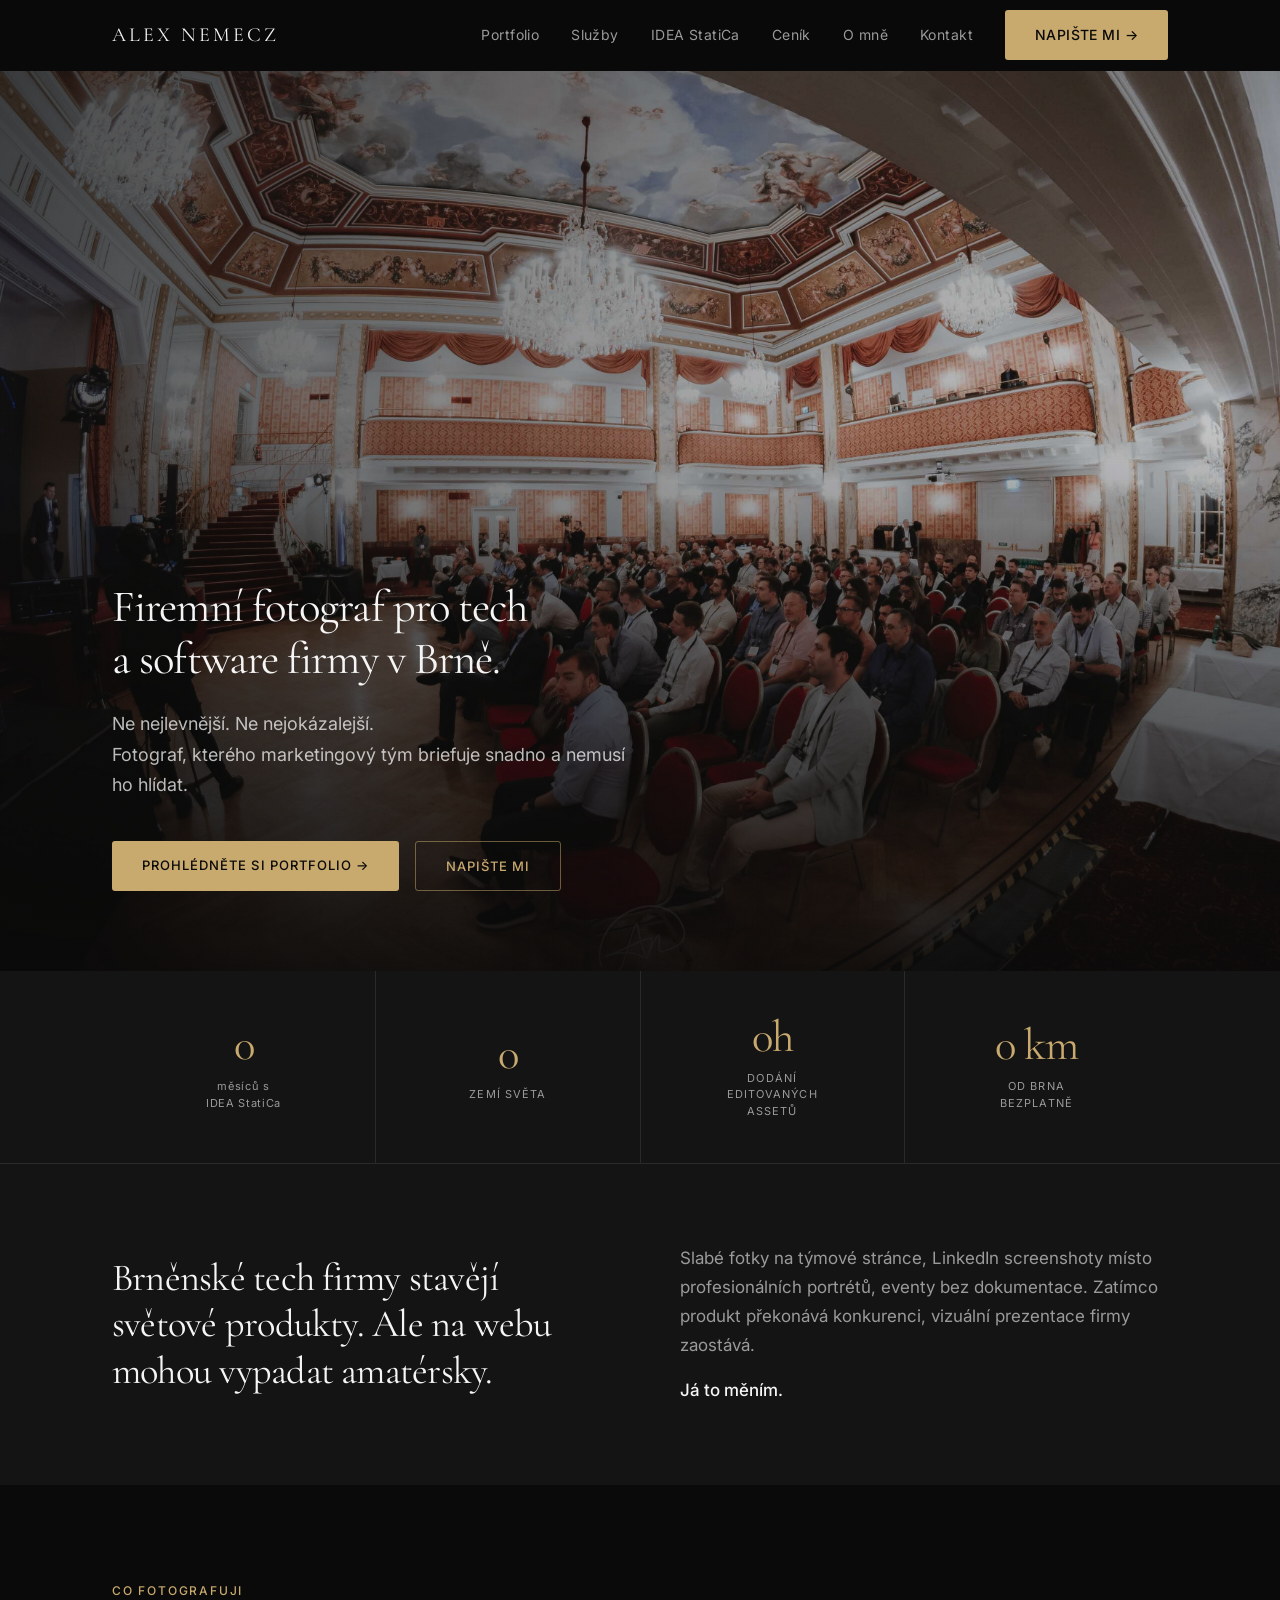
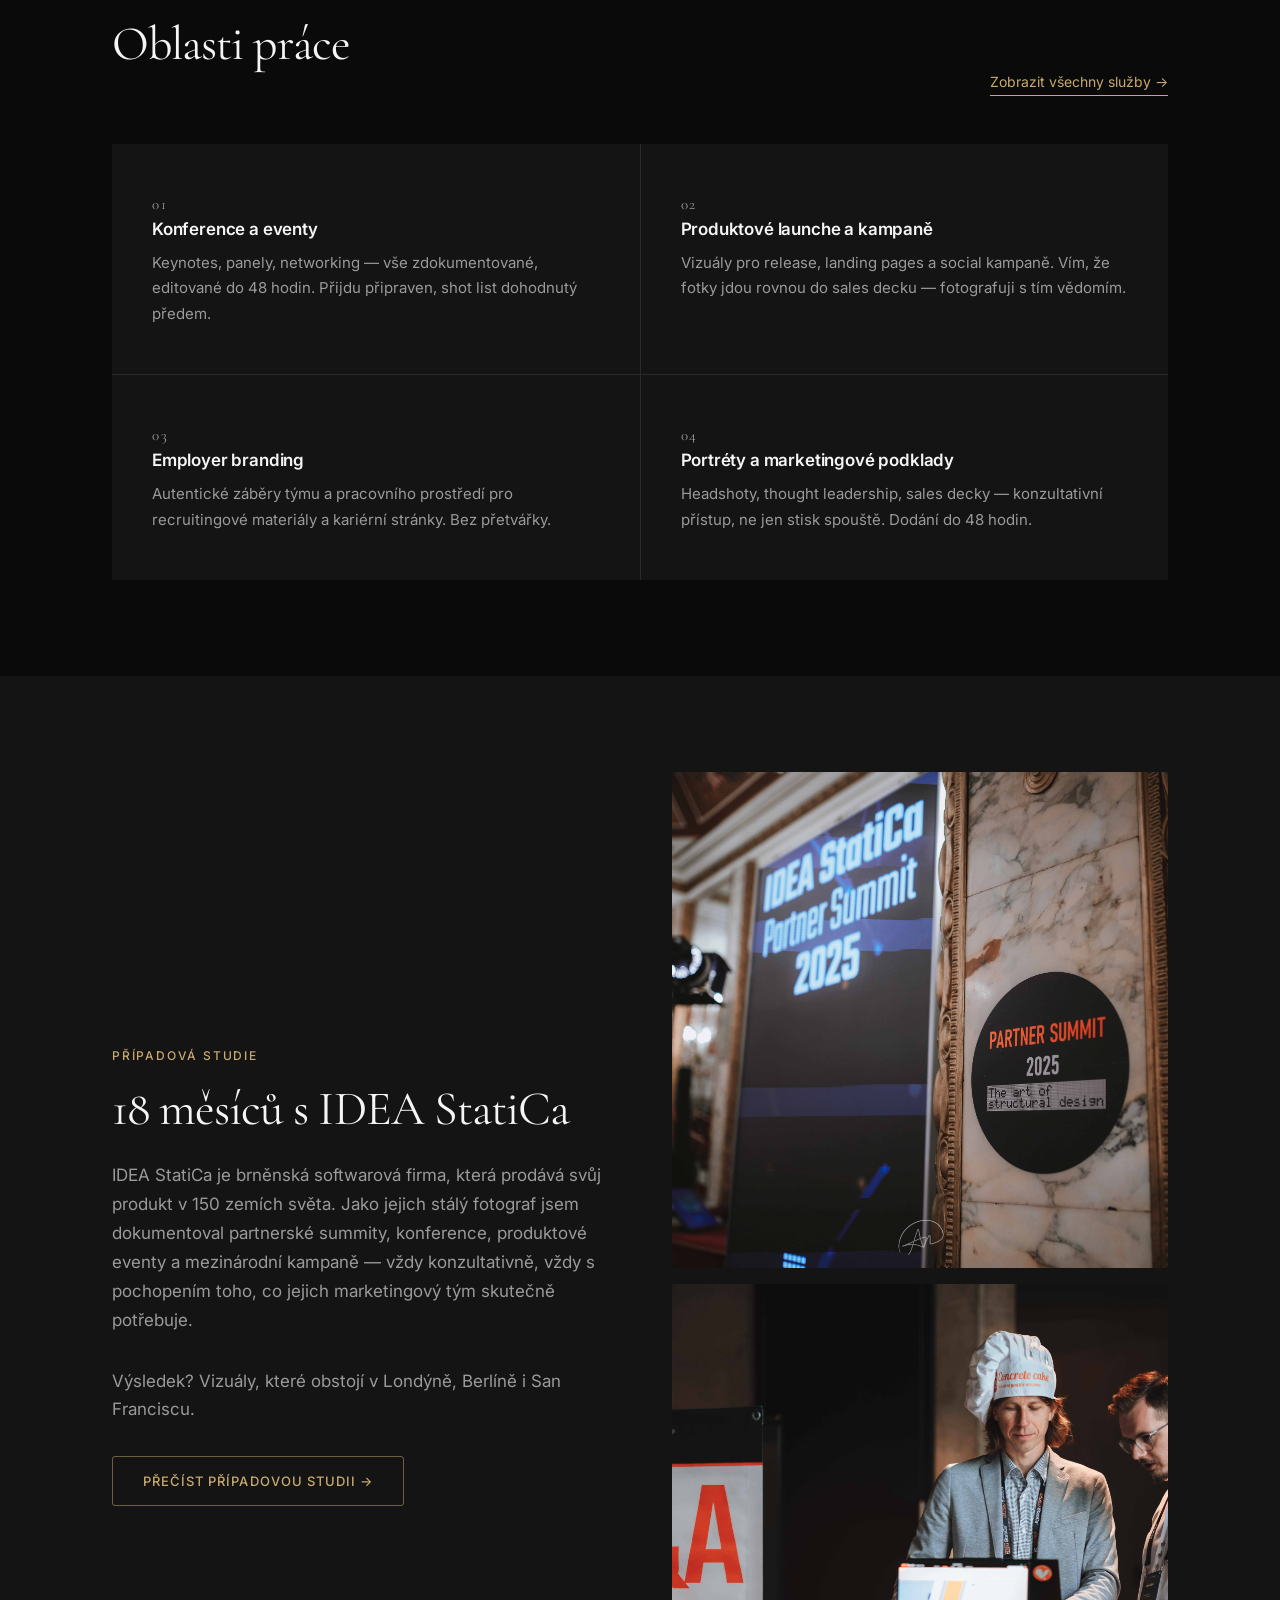
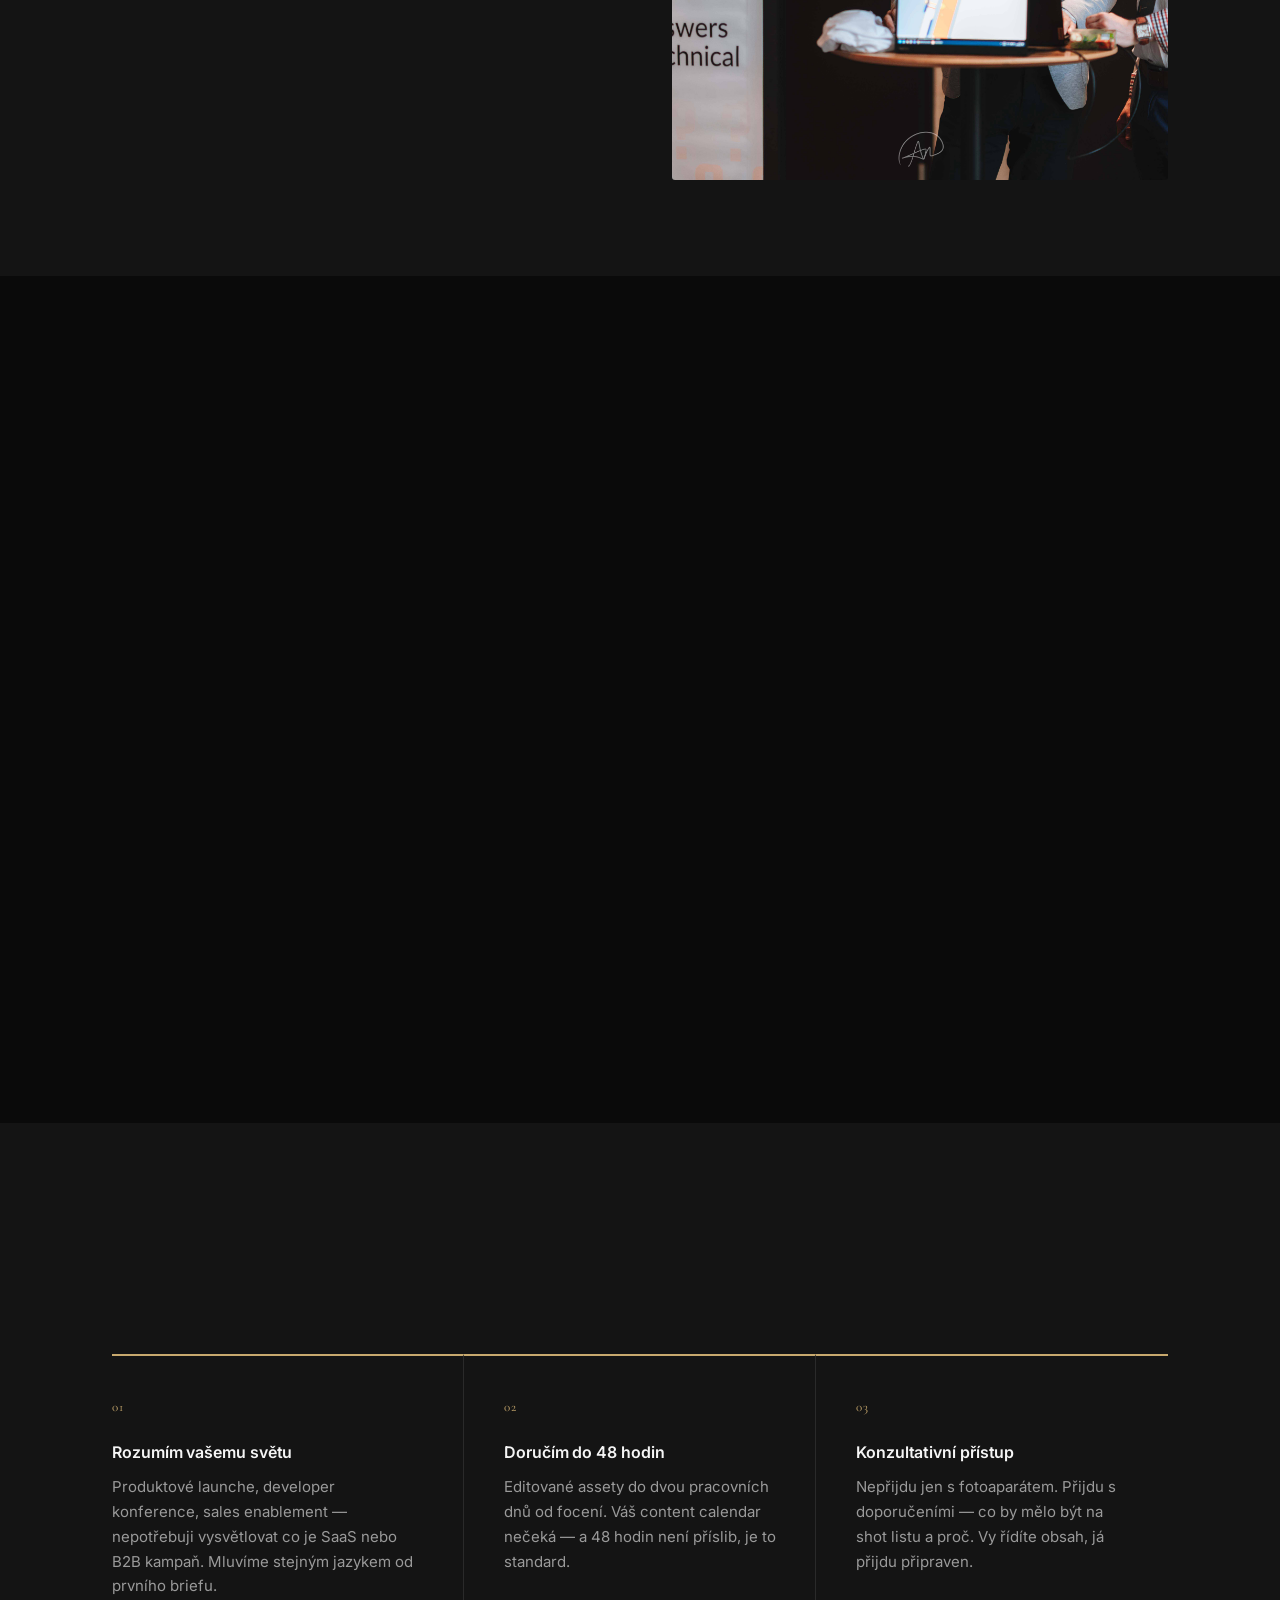
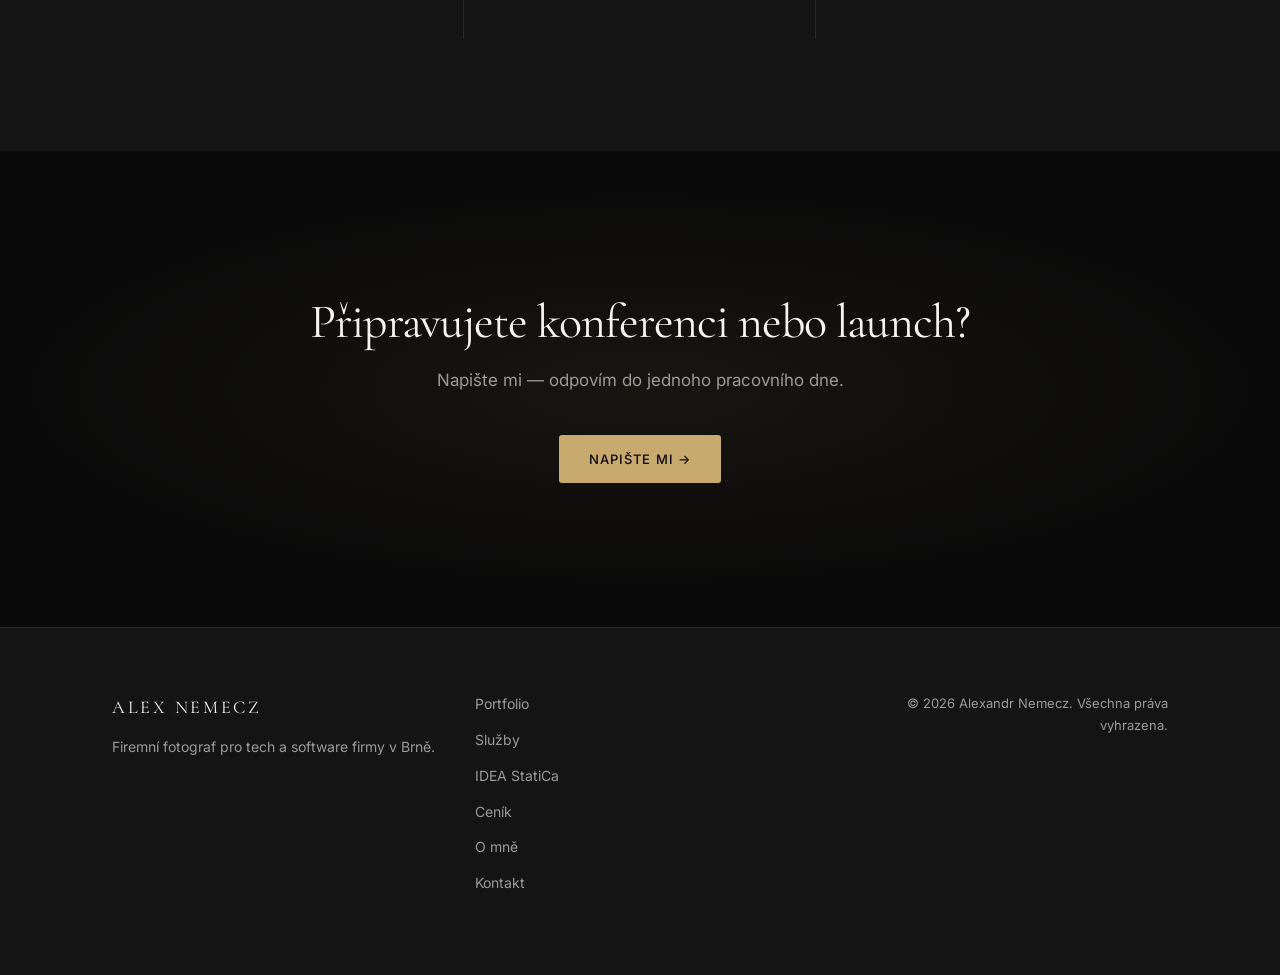
==== commit d496395a: "Copy: vypadají → mohou vypadat amatérsky Co-Authored-By: Claude Sonnet 4.6 <noreply@anthropic.com>" ====
--- a/index.html
+++ b/index.html
@@ -102,7 +102,7 @@
   <!-- PROBLEM STRIP -->
   <div class="problem-strip">
     <div class="container problem-cols">
-      <p class="problem-bold" data-animate>Brněnské tech firmy stavějí světové produkty. Ale na webu vypadají amatérsky.</p>
+      <p class="problem-bold" data-animate>Brněnské tech firmy stavějí světové produkty. Ale na webu mohou vypadat amatérsky.</p>
       <div class="problem-body" data-animate data-delay="1">
         <p>Slabé fotky na týmové stránce, LinkedIn screenshoty místo profesionálních portrétů, eventy bez dokumentace. Zatímco produkt překonává konkurenci, vizuální prezentace firmy zaostává.</p>
         <p class="problem-coda">Já to měním.</p>
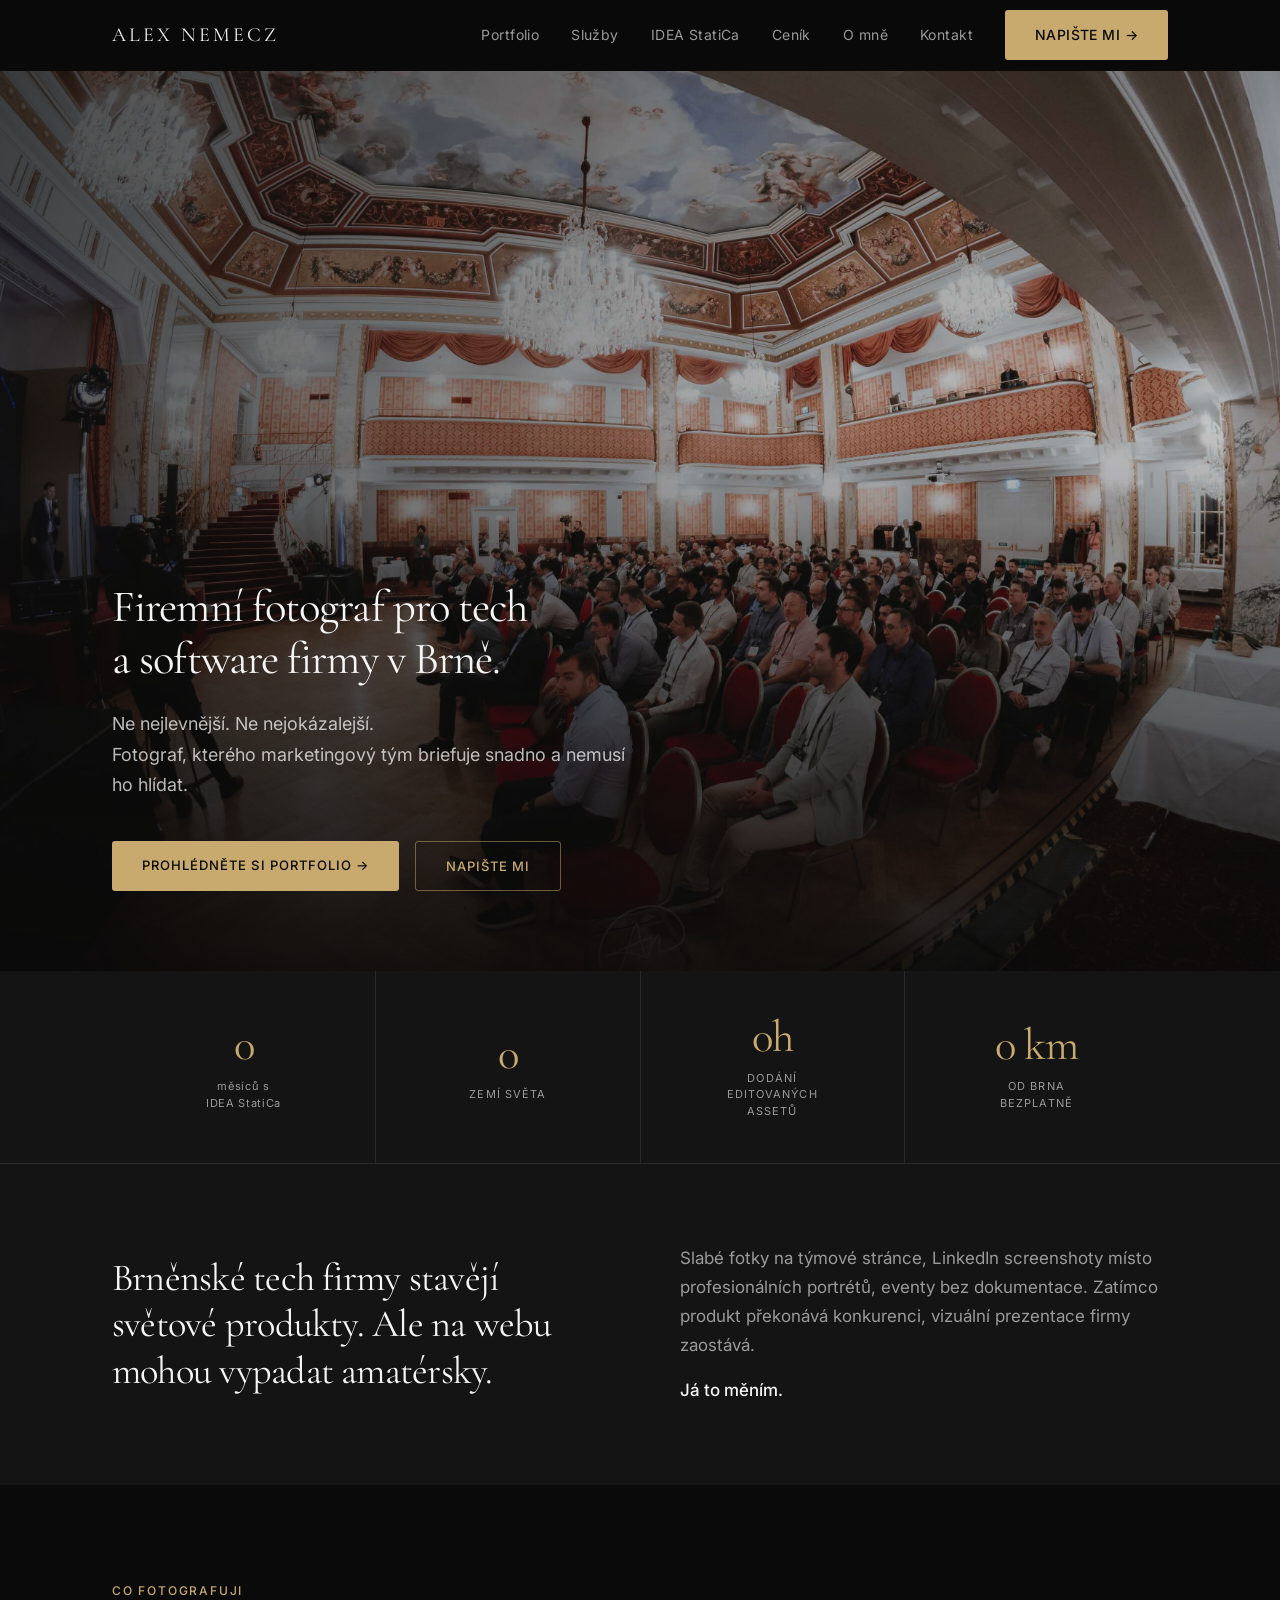
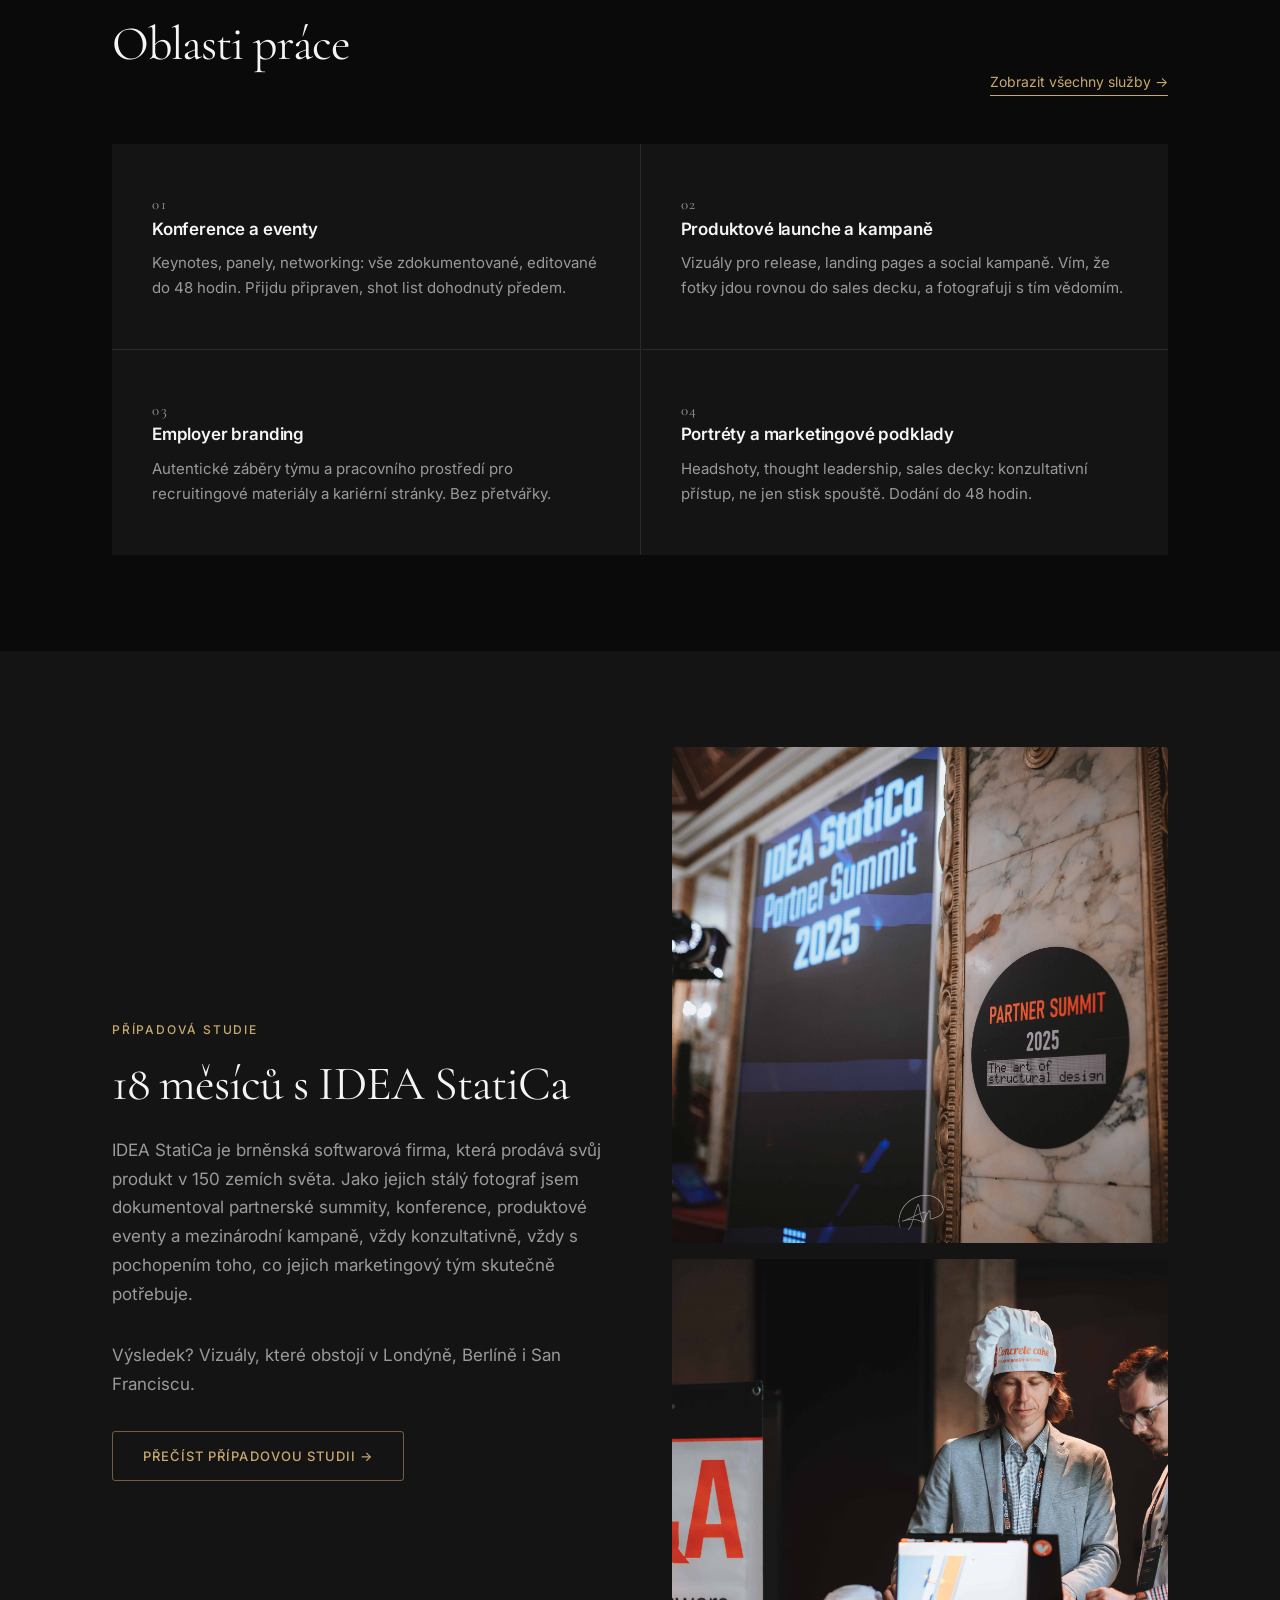
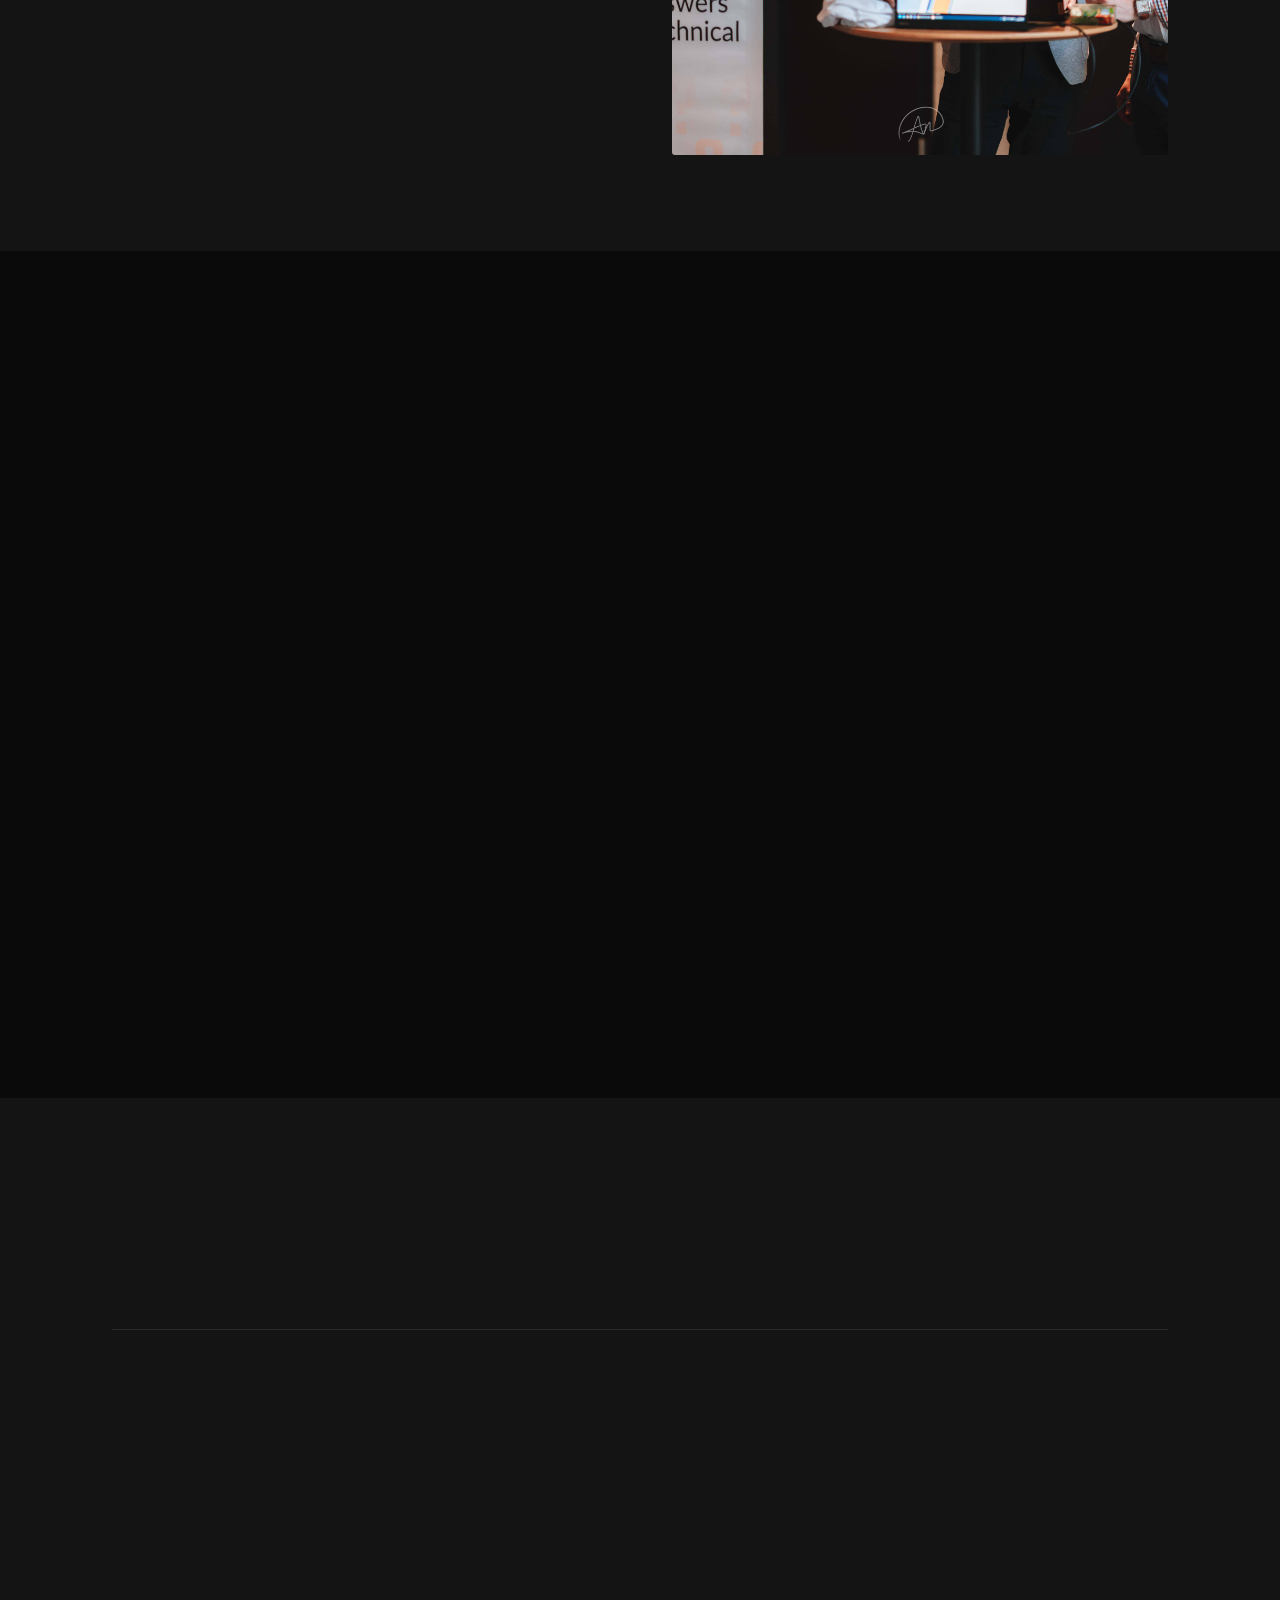
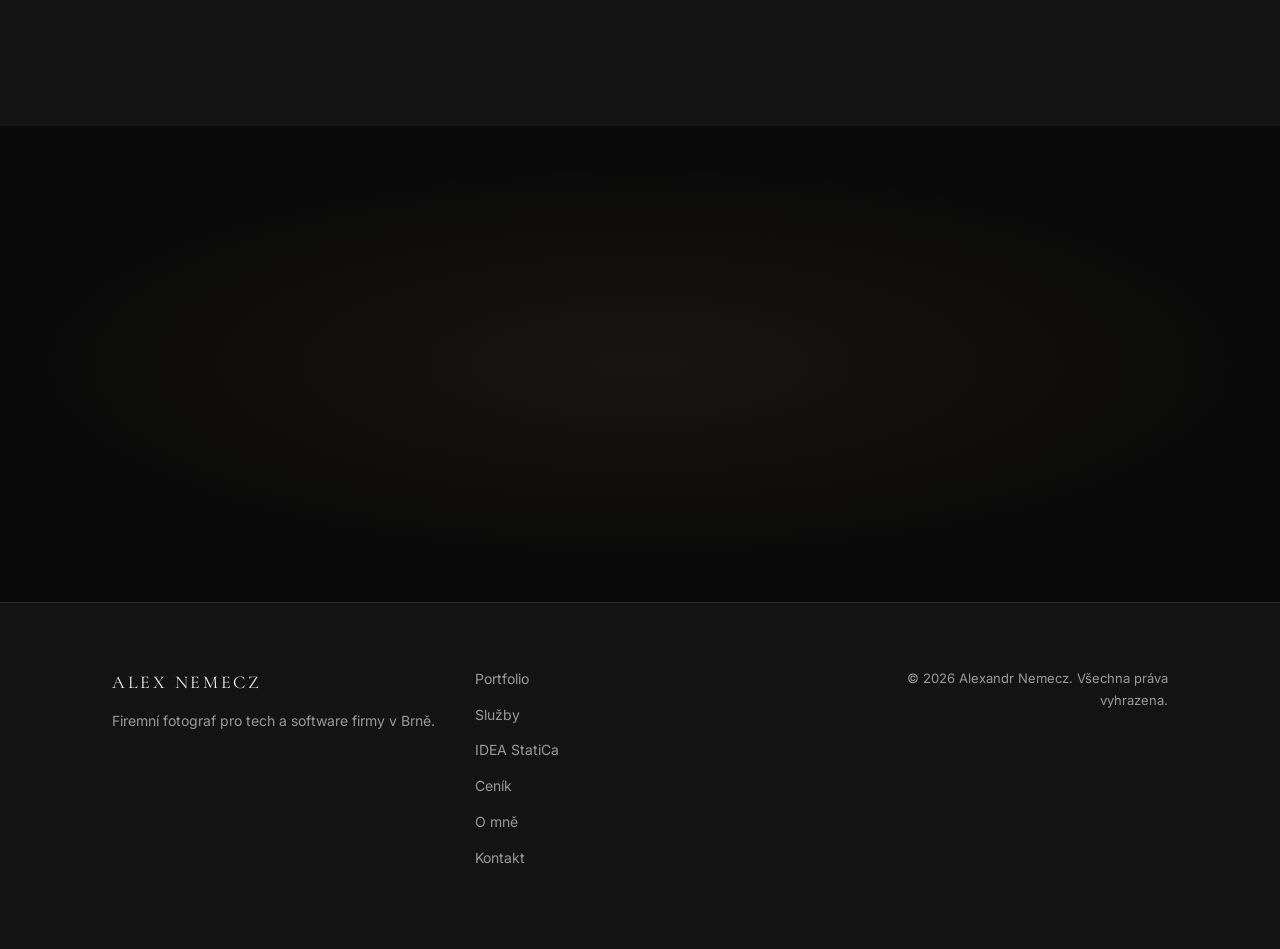
==== commit 7abf3b15: "Copy: remove all em dashes — commas, colons, or pipes throughout Co-Authored-By: Claude Sonnet 4.6 <" ====
--- a/index.html
+++ b/index.html
@@ -3,24 +3,24 @@
 <head>
   <meta charset="UTF-8">
   <meta name="viewport" content="width=device-width, initial-scale=1.0">
-  <title>Alex Nemecz — Firemní fotograf pro tech firmy v Brně</title>
+  <title>Alex Nemecz | Firemní fotograf pro tech firmy v Brně</title>
   <meta name="description" content="Komerční fotografie pro tech a software firmy v Brně. Konference, produktové launche, employer branding. Dodání do 48 hodin.">
   <meta name="robots" content="index, follow">
   <link rel="canonical" href="https://alexnemphoto.cz/">
 
   <meta property="og:type" content="website">
-  <meta property="og:title" content="Alex Nemecz — Firemní fotograf pro tech firmy v Brně">
+  <meta property="og:title" content="Alex Nemecz | Firemní fotograf pro tech firmy v Brně">
   <meta property="og:description" content="Komerční fotografie pro tech a software firmy v Brně. Konference, produktové launche, employer branding. Dodání do 48 hodin.">
   <meta property="og:url" content="https://alexnemphoto.cz/">
   <meta property="og:locale" content="cs_CZ">
-  <meta property="og:site_name" content="Alex Nemecz — Firemní fotografie">
+  <meta property="og:site_name" content="Alex Nemecz | Firemní fotografie">
   <meta property="og:image" content="https://alexnemphoto.cz/images/hero.jpg">
 
   <script type="application/ld+json">
   {
     "@context": "https://schema.org",
     "@type": ["LocalBusiness","ProfessionalService"],
-    "name": "Alex Nemecz — Firemní fotografie",
+    "name": "Alex Nemecz | Firemní fotografie",
     "url": "https://alexnemphoto.cz",
     "description": "Firemní fotograf specializující se na tech a software firmy v Brně. Konference, produktové launche, employer branding. Dodání do 48 hodin.",
     "address": {"@type": "PostalAddress","addressLocality": "Brno","addressRegion": "Jihomoravský kraj","addressCountry": "CZ"},
@@ -60,7 +60,7 @@
   <!-- HERO -->
   <section class="hero">
     <div class="hero-bg">
-      <img src="/images/hero.jpg" alt="IDEA StatiCa Partner Summit — konferenční sál s účastníky" loading="eager" fetchpriority="high">
+      <img src="/images/hero.jpg" alt="IDEA StatiCa Partner Summit, konferenční sál s účastníky" loading="eager" fetchpriority="high">
     </div>
     <div class="hero-overlay"></div>
     <div class="container hero-container">
@@ -124,12 +124,12 @@
         <div class="service-card" data-animate>
           <p class="service-num">01</p>
           <h3>Konference a eventy</h3>
-          <p>Keynotes, panely, networking — vše zdokumentované, editované do 48 hodin. Přijdu připraven, shot list dohodnutý předem.</p>
+          <p>Keynotes, panely, networking: vše zdokumentované, editované do 48 hodin. Přijdu připraven, shot list dohodnutý předem.</p>
         </div>
         <div class="service-card" data-animate data-delay="1">
           <p class="service-num">02</p>
           <h3>Produktové launche a kampaně</h3>
-          <p>Vizuály pro release, landing pages a social kampaně. Vím, že fotky jdou rovnou do sales decku — fotografuji s tím vědomím.</p>
+          <p>Vizuály pro release, landing pages a social kampaně. Vím, že fotky jdou rovnou do sales decku, a fotografuji s tím vědomím.</p>
         </div>
         <div class="service-card" data-animate data-delay="2">
           <p class="service-num">03</p>
@@ -139,7 +139,7 @@
         <div class="service-card" data-animate data-delay="3">
           <p class="service-num">04</p>
           <h3>Portréty a marketingové podklady</h3>
-          <p>Headshoty, thought leadership, sales decky — konzultativní přístup, ne jen stisk spouště. Dodání do 48 hodin.</p>
+          <p>Headshoty, thought leadership, sales decky: konzultativní přístup, ne jen stisk spouště. Dodání do 48 hodin.</p>
         </div>
       </div>
     </div>
@@ -152,13 +152,13 @@
         <div class="case-study-text" data-animate>
           <span class="section-label case-study-eyebrow">Případová studie</span>
           <h2>18 měsíců s IDEA StatiCa</h2>
-          <p>IDEA StatiCa je brněnská softwarová firma, která prodává svůj produkt v 150 zemích světa. Jako jejich stálý fotograf jsem dokumentoval partnerské summity, konference, produktové eventy a mezinárodní kampaně — vždy konzultativně, vždy s pochopením toho, co jejich marketingový tým skutečně potřebuje.</p>
+          <p>IDEA StatiCa je brněnská softwarová firma, která prodává svůj produkt v 150 zemích světa. Jako jejich stálý fotograf jsem dokumentoval partnerské summity, konference, produktové eventy a mezinárodní kampaně, vždy konzultativně, vždy s pochopením toho, co jejich marketingový tým skutečně potřebuje.</p>
           <p>Výsledek? Vizuály, které obstojí v Londýně, Berlíně i San Franciscu.</p>
           <a href="/idea-statica" class="btn btn-ghost">Přečíst případovou studii →</a>
         </div>
         <div class="case-study-images" data-animate data-delay="2">
           <div class="case-study-img">
-            <img src="/images/idea-01.jpg" alt="IDEA StatiCa Partner Summit 2025 — skupinová fotografie v slavnostním sálu" loading="lazy">
+            <img src="/images/idea-01.jpg" alt="IDEA StatiCa Partner Summit 2025, skupinová fotografie v slavnostním sálu" loading="lazy">
           </div>
           <div class="case-study-img">
             <img src="/images/idea-02.jpg" alt="IDEA StatiCa Q&A zóna na Partner Summitu" loading="lazy">
@@ -177,7 +177,7 @@
       </div>
       <div class="portfolio-grid">
         <a href="/portfolio" class="portfolio-tile" data-animate>
-          <img src="/images/konference-01.jpg" alt="IDEA StatiCa Partner Summit 2025 — skupinová fotografie" loading="lazy">
+          <img src="/images/konference-01.jpg" alt="IDEA StatiCa Partner Summit 2025, skupinová fotografie" loading="lazy">
           <span class="tile-label">Konference</span>
         </a>
         <a href="/portfolio" class="portfolio-tile" data-animate data-delay="1">
@@ -212,17 +212,17 @@
         <div class="why-card" data-animate>
           <span class="why-card-num">01</span>
           <h3>Rozumím vašemu světu</h3>
-          <p>Produktové launche, developer konference, sales enablement — nepotřebuji vysvětlovat co je SaaS nebo B2B kampaň. Mluvíme stejným jazykem od prvního briefu.</p>
+          <p>Produktové launche, developer konference, sales enablement: nepotřebuji vysvětlovat, co je SaaS nebo B2B kampaň. Mluvíme stejným jazykem od prvního briefu.</p>
         </div>
         <div class="why-card" data-animate data-delay="1">
           <span class="why-card-num">02</span>
           <h3>Doručím do 48 hodin</h3>
-          <p>Editované assety do dvou pracovních dnů od focení. Váš content calendar nečeká — a 48 hodin není příslib, je to standard.</p>
+          <p>Editované assety do dvou pracovních dnů od focení. Váš content calendar nečeká, a 48 hodin není příslib, je to standard.</p>
         </div>
         <div class="why-card" data-animate data-delay="2">
           <span class="why-card-num">03</span>
           <h3>Konzultativní přístup</h3>
-          <p>Nepřijdu jen s fotoaparátem. Přijdu s doporučeními — co by mělo být na shot listu a proč. Vy řídíte obsah, já přijdu připraven.</p>
+          <p>Nepřijdu jen s fotoaparátem. Přijdu s doporučeními: co by mělo být na shot listu a proč. Vy řídíte obsah, já přijdu připraven.</p>
         </div>
       </div>
     </div>
@@ -232,7 +232,7 @@
   <section class="cta-section">
     <div class="container">
       <h2 data-animate>Připravujete konferenci nebo launch?</h2>
-      <p data-animate data-delay="1">Napište mi — odpovím do jednoho pracovního dne.</p>
+      <p data-animate data-delay="1">Napište mi, odpovím do jednoho pracovního dne.</p>
       <a href="/kontakt" class="btn btn-primary" data-animate data-delay="2">Napište mi →</a>
     </div>
   </section>
